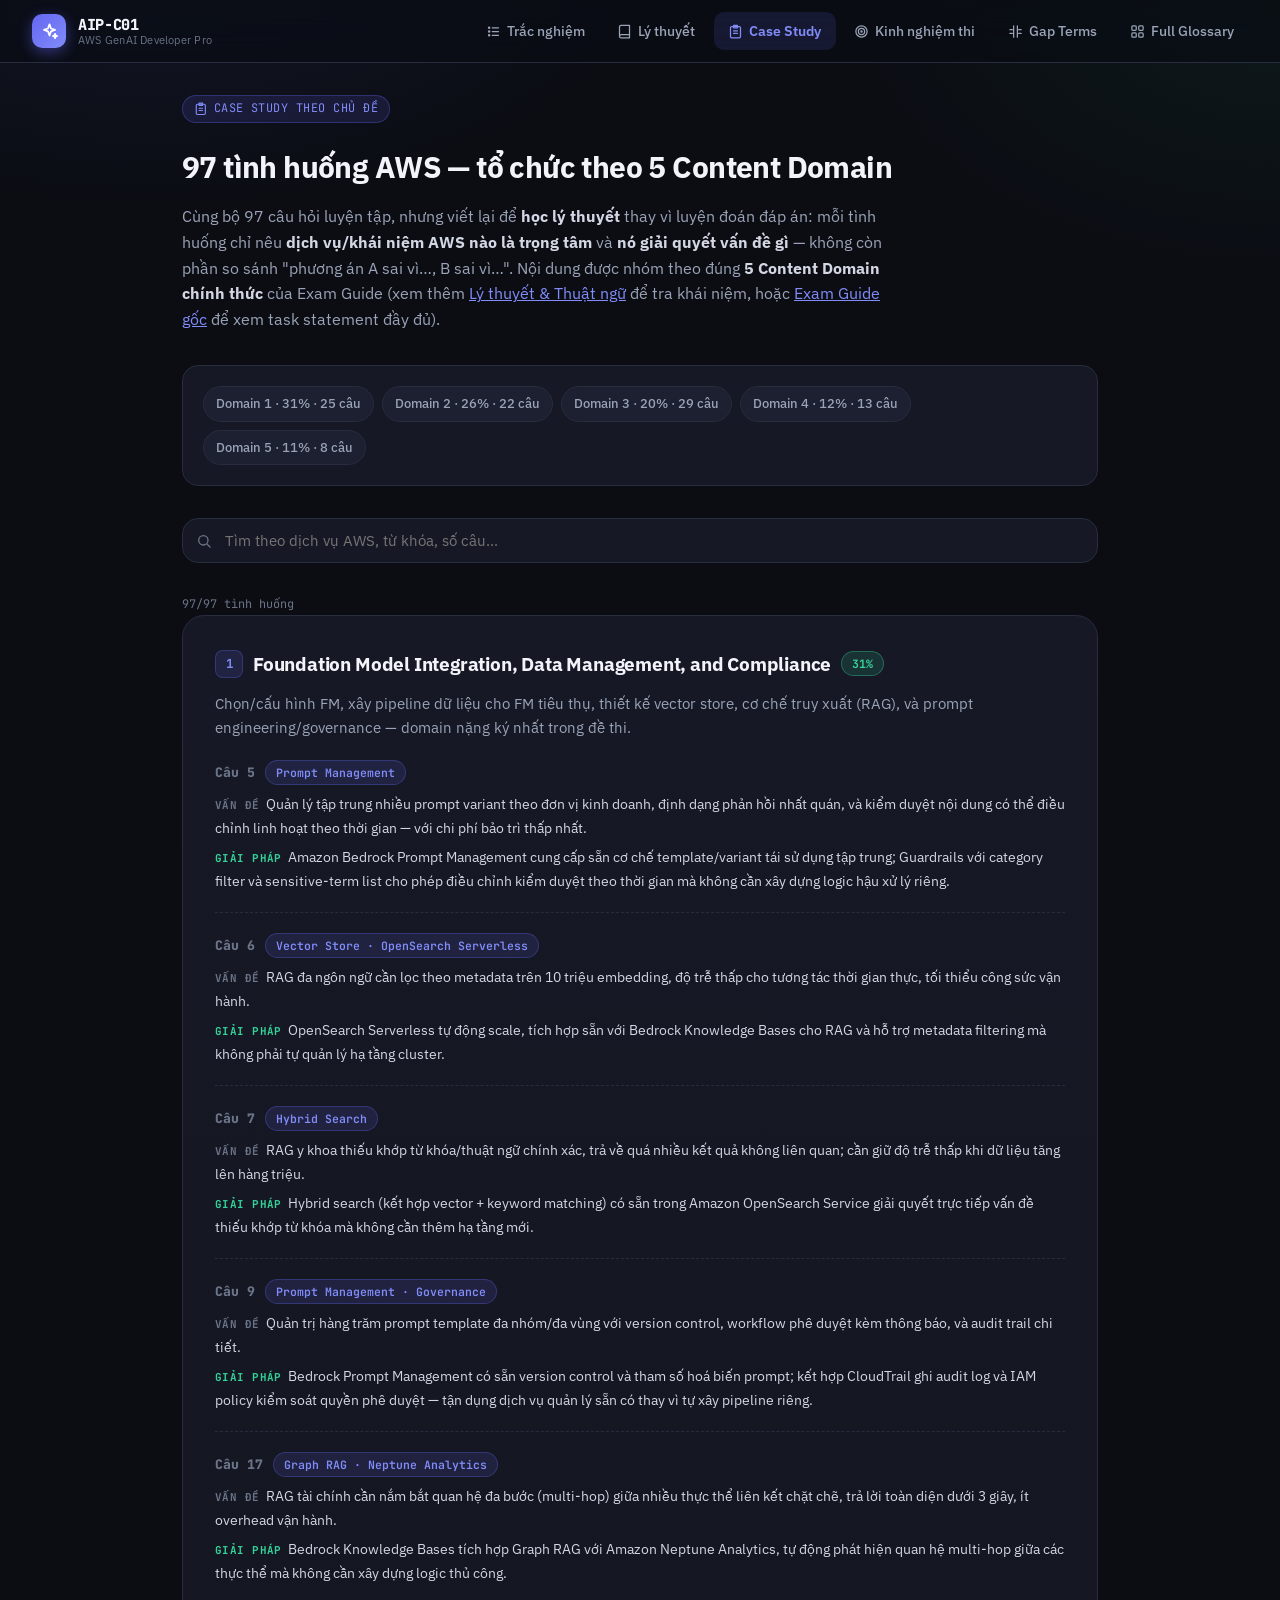
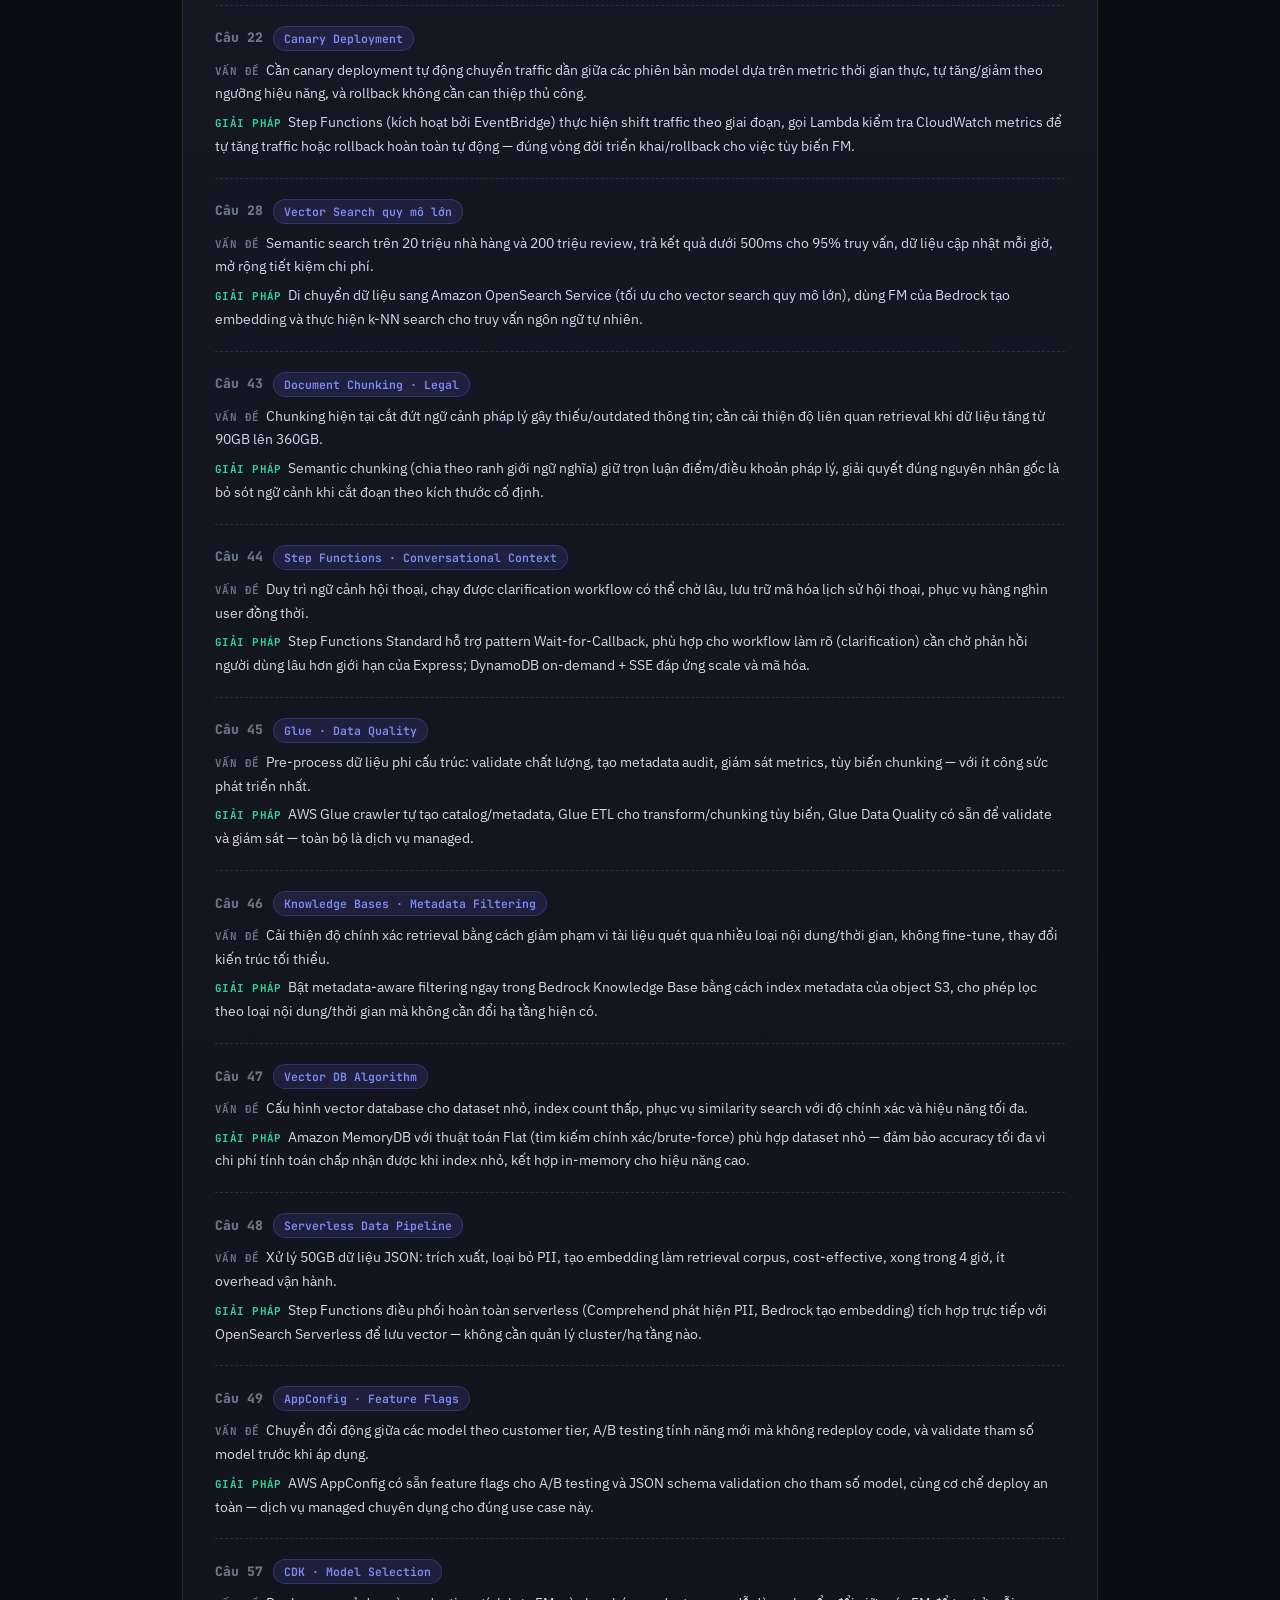
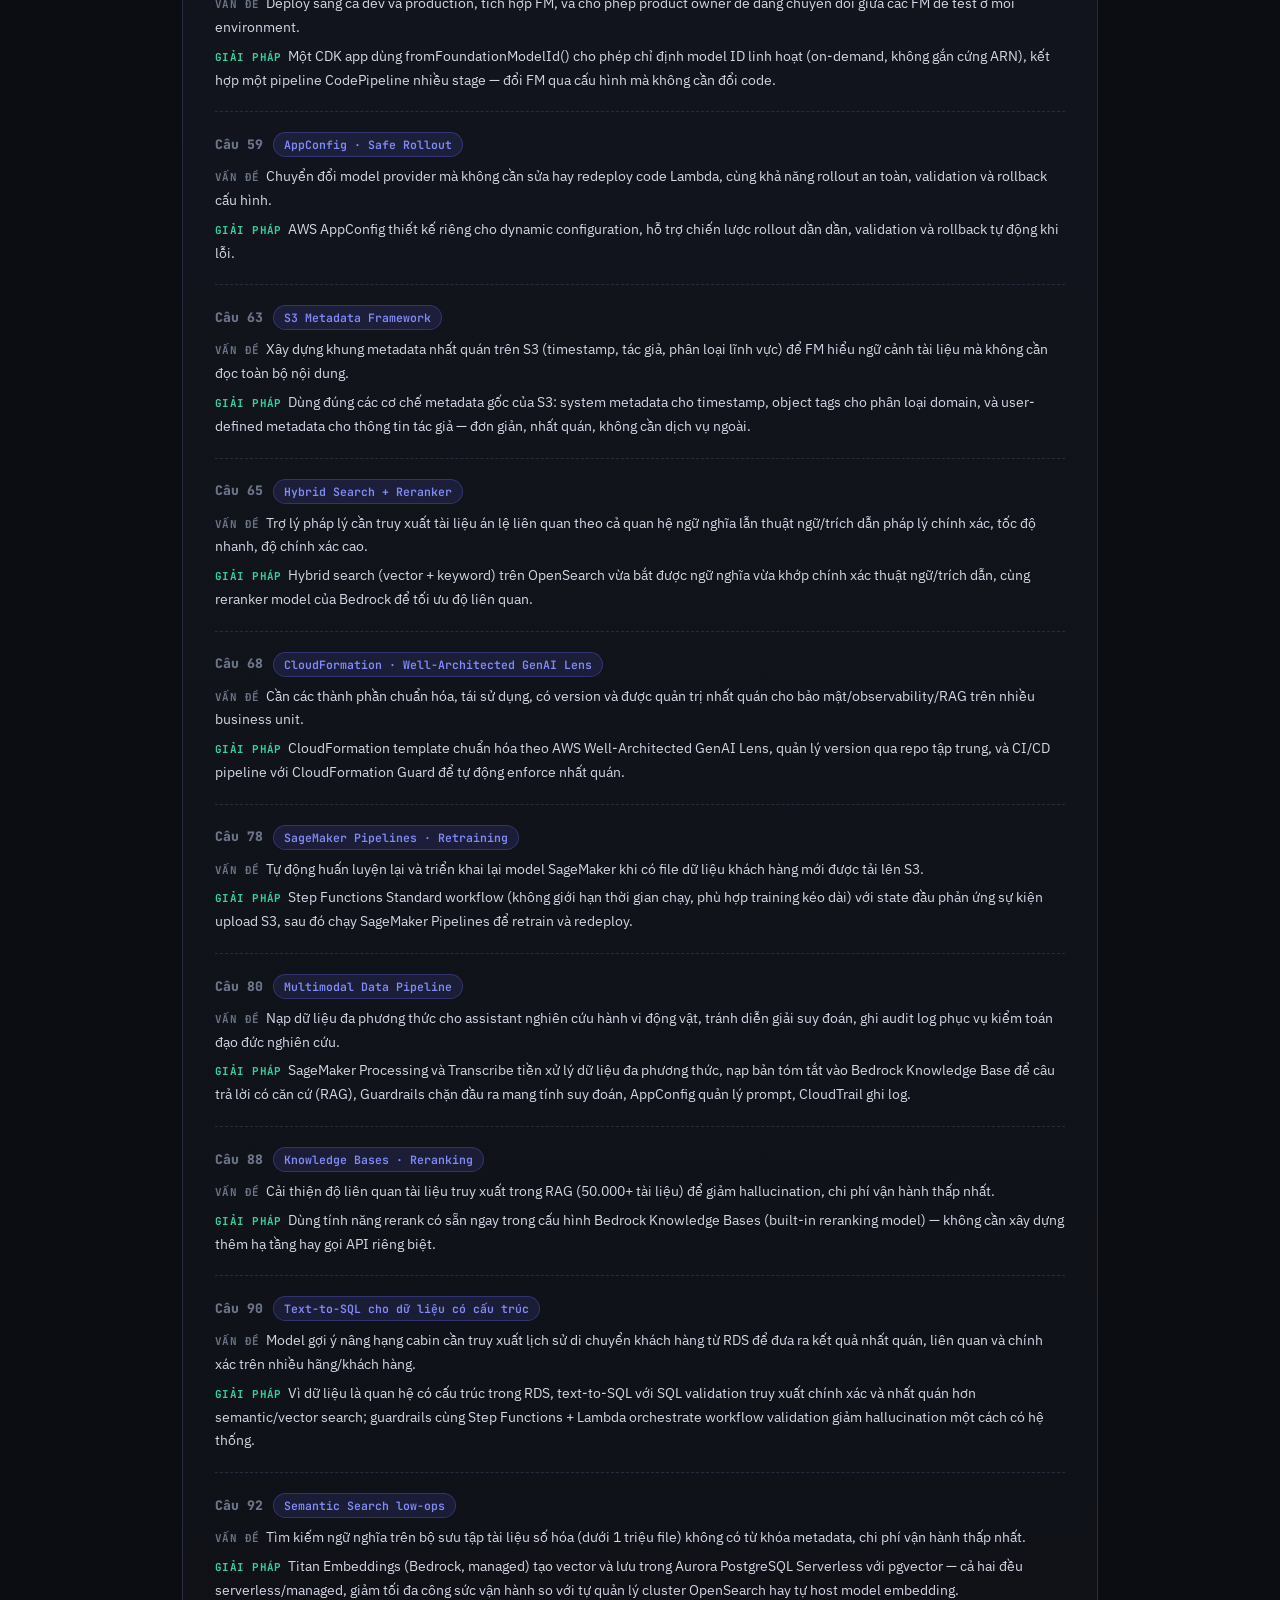
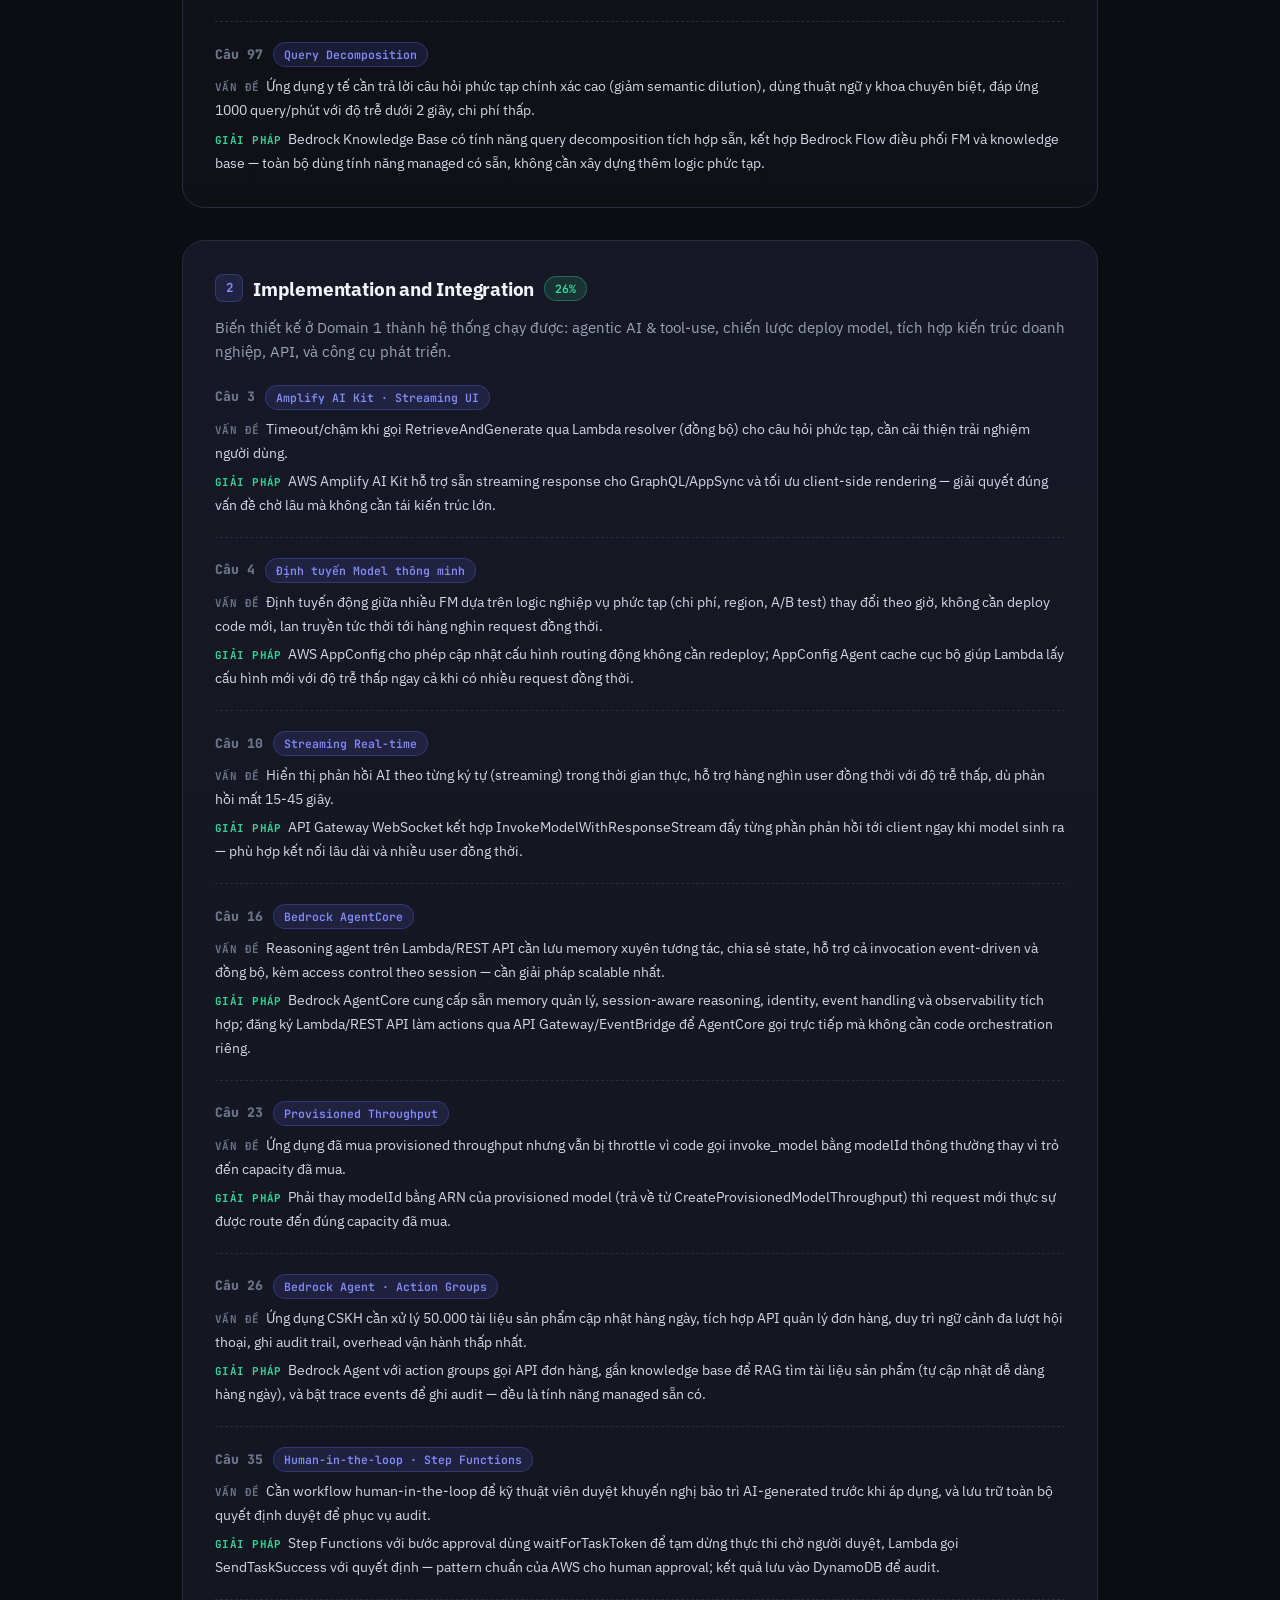
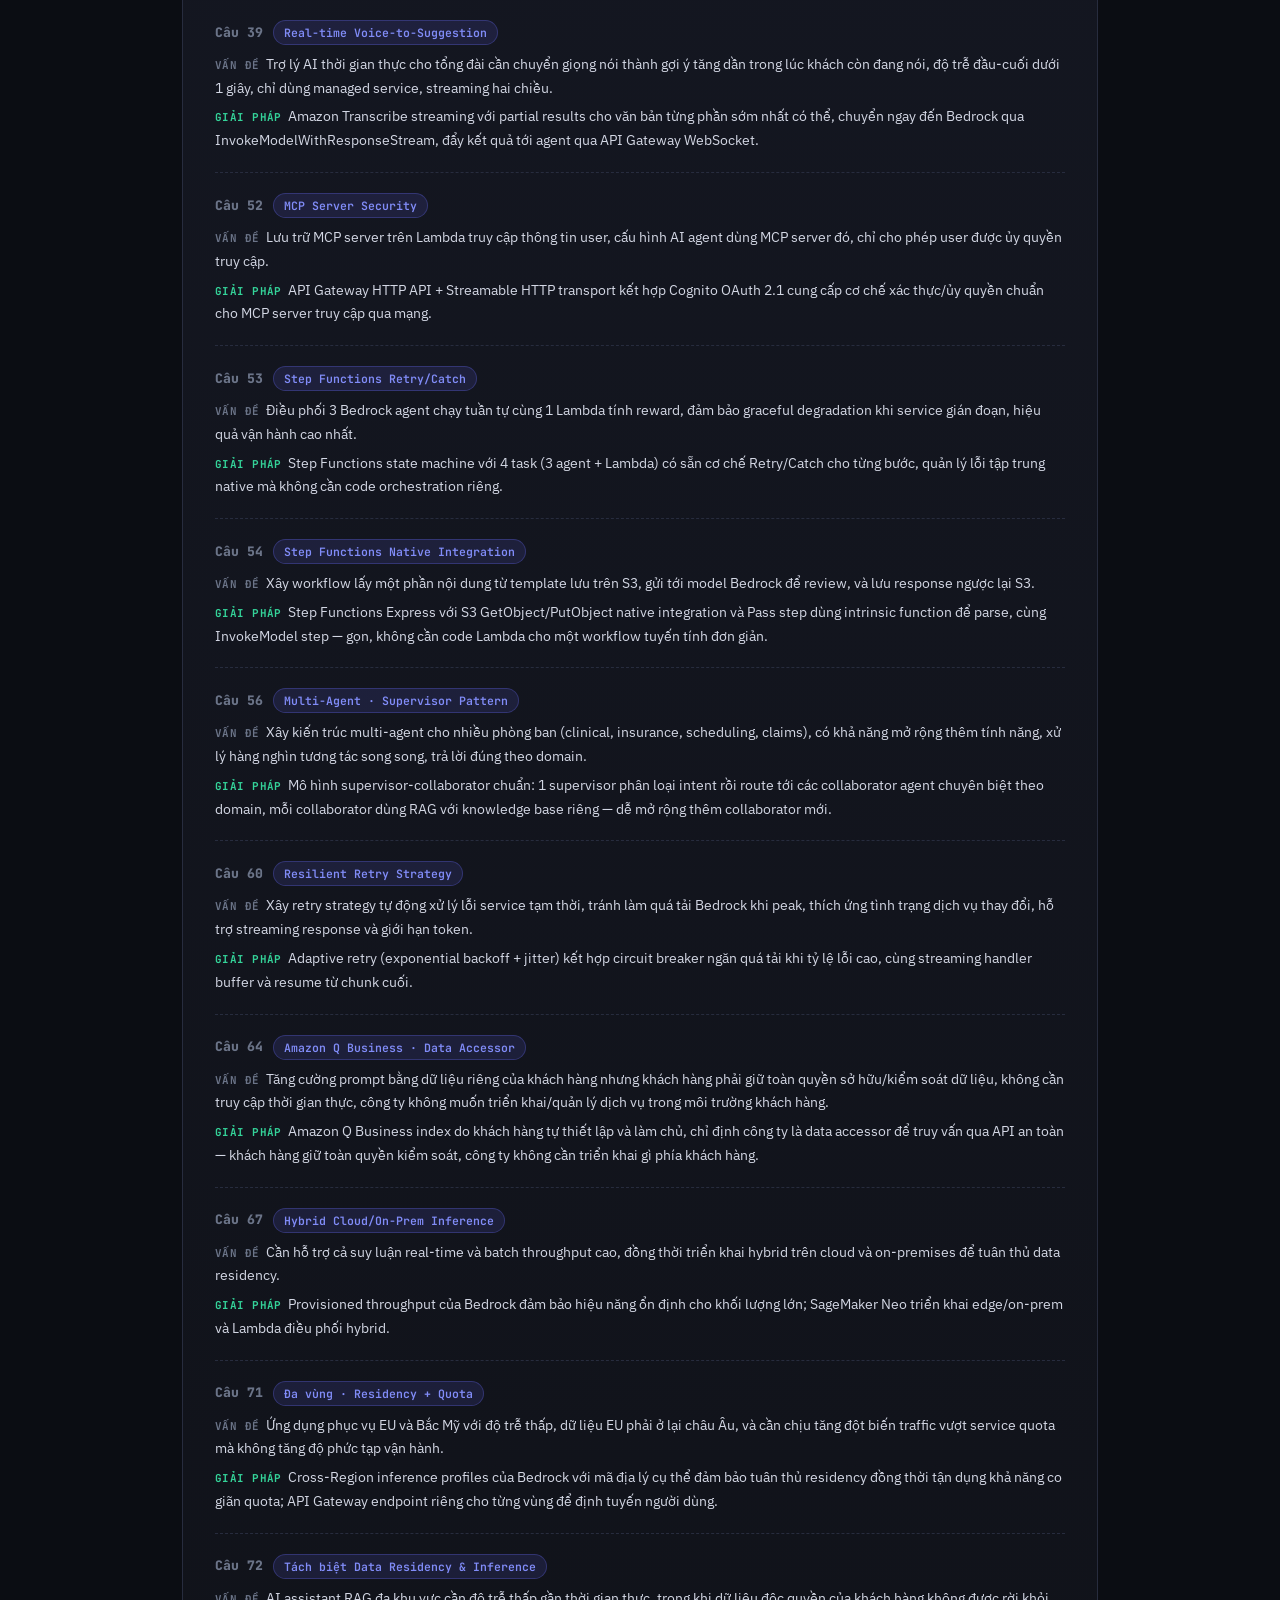
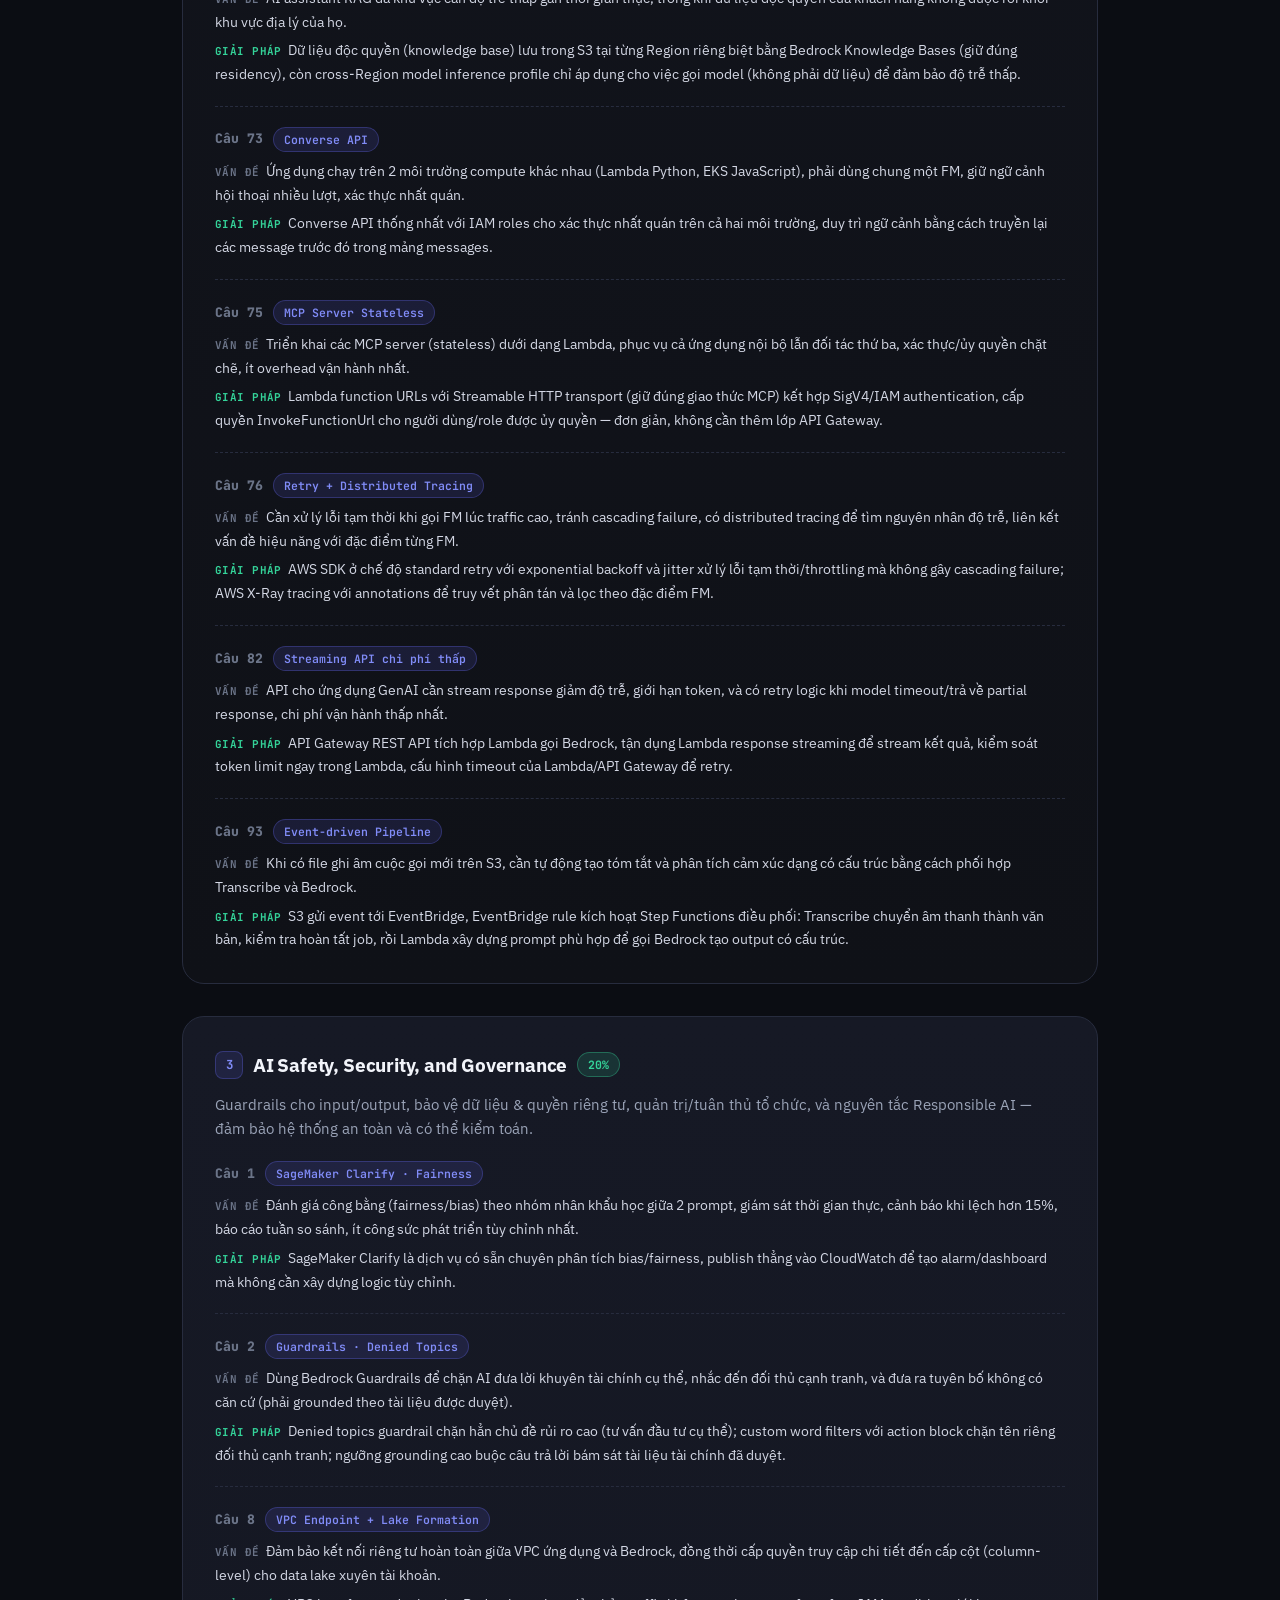
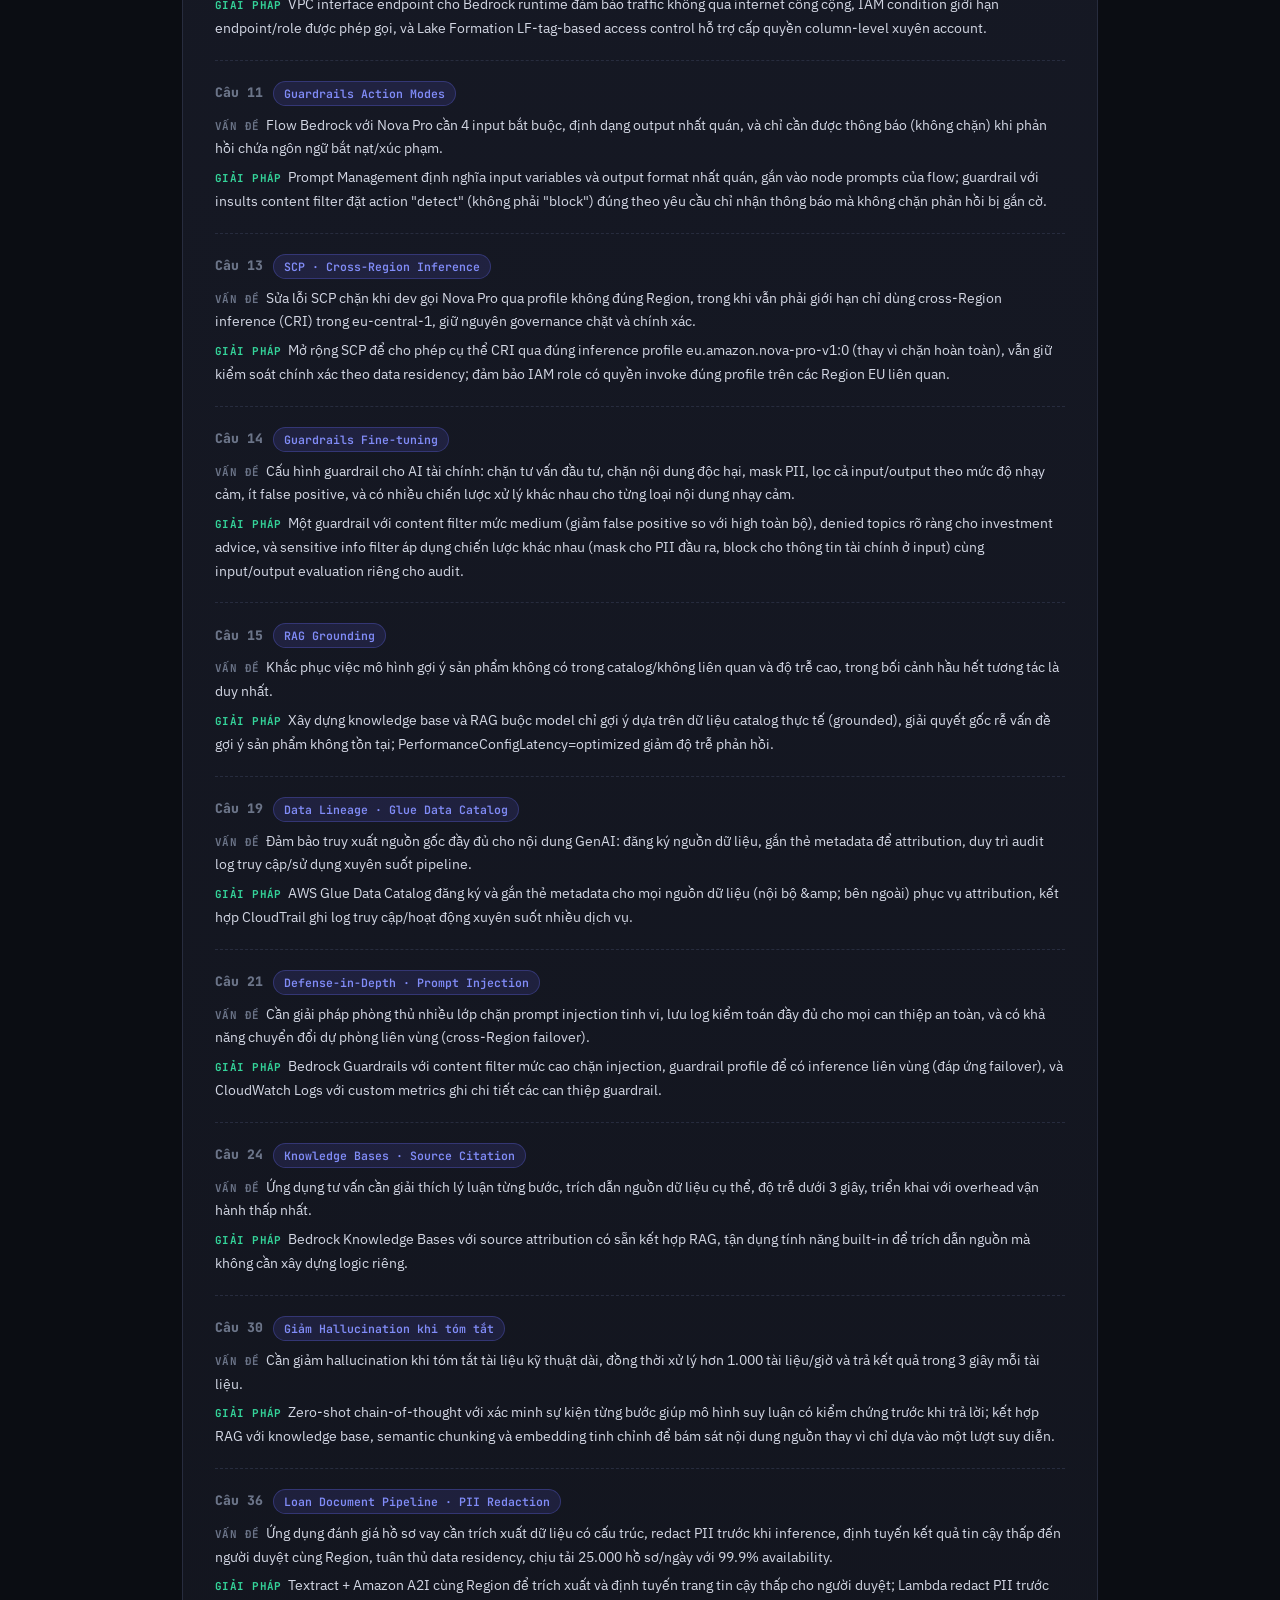
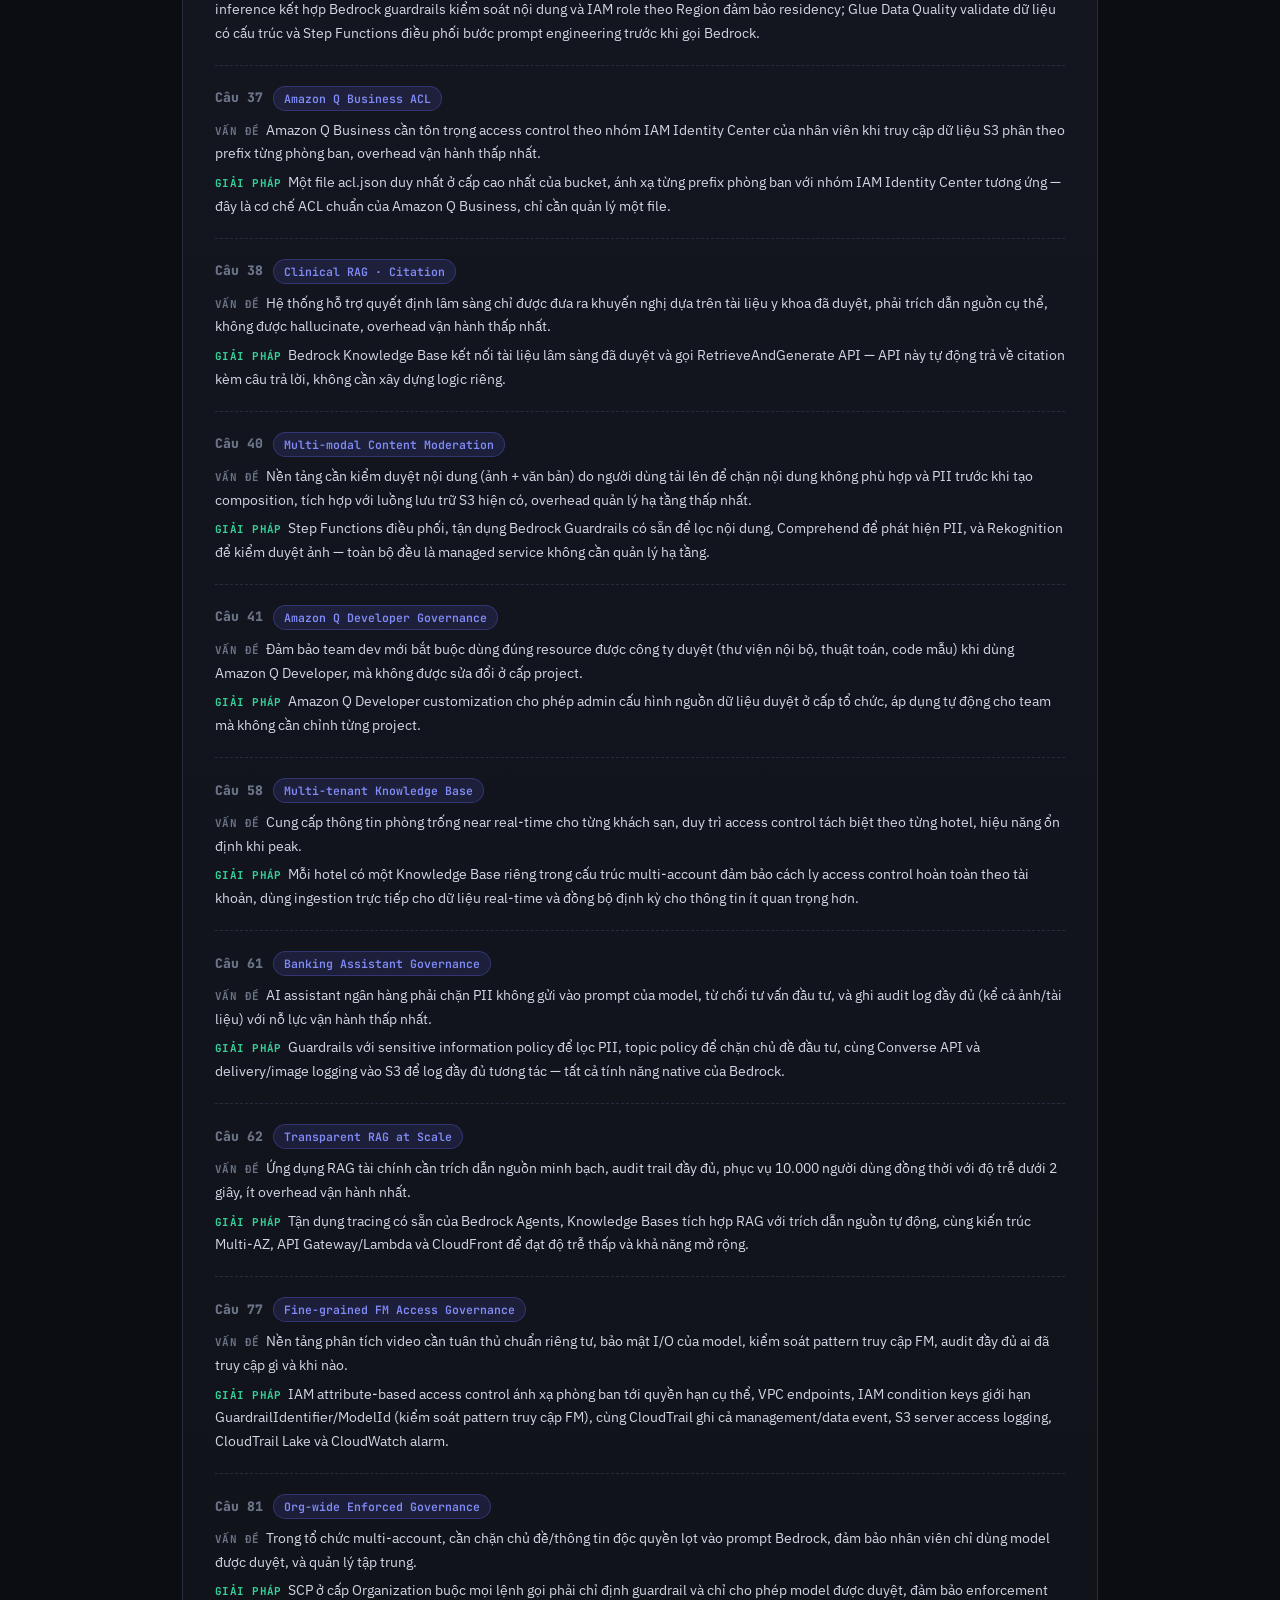
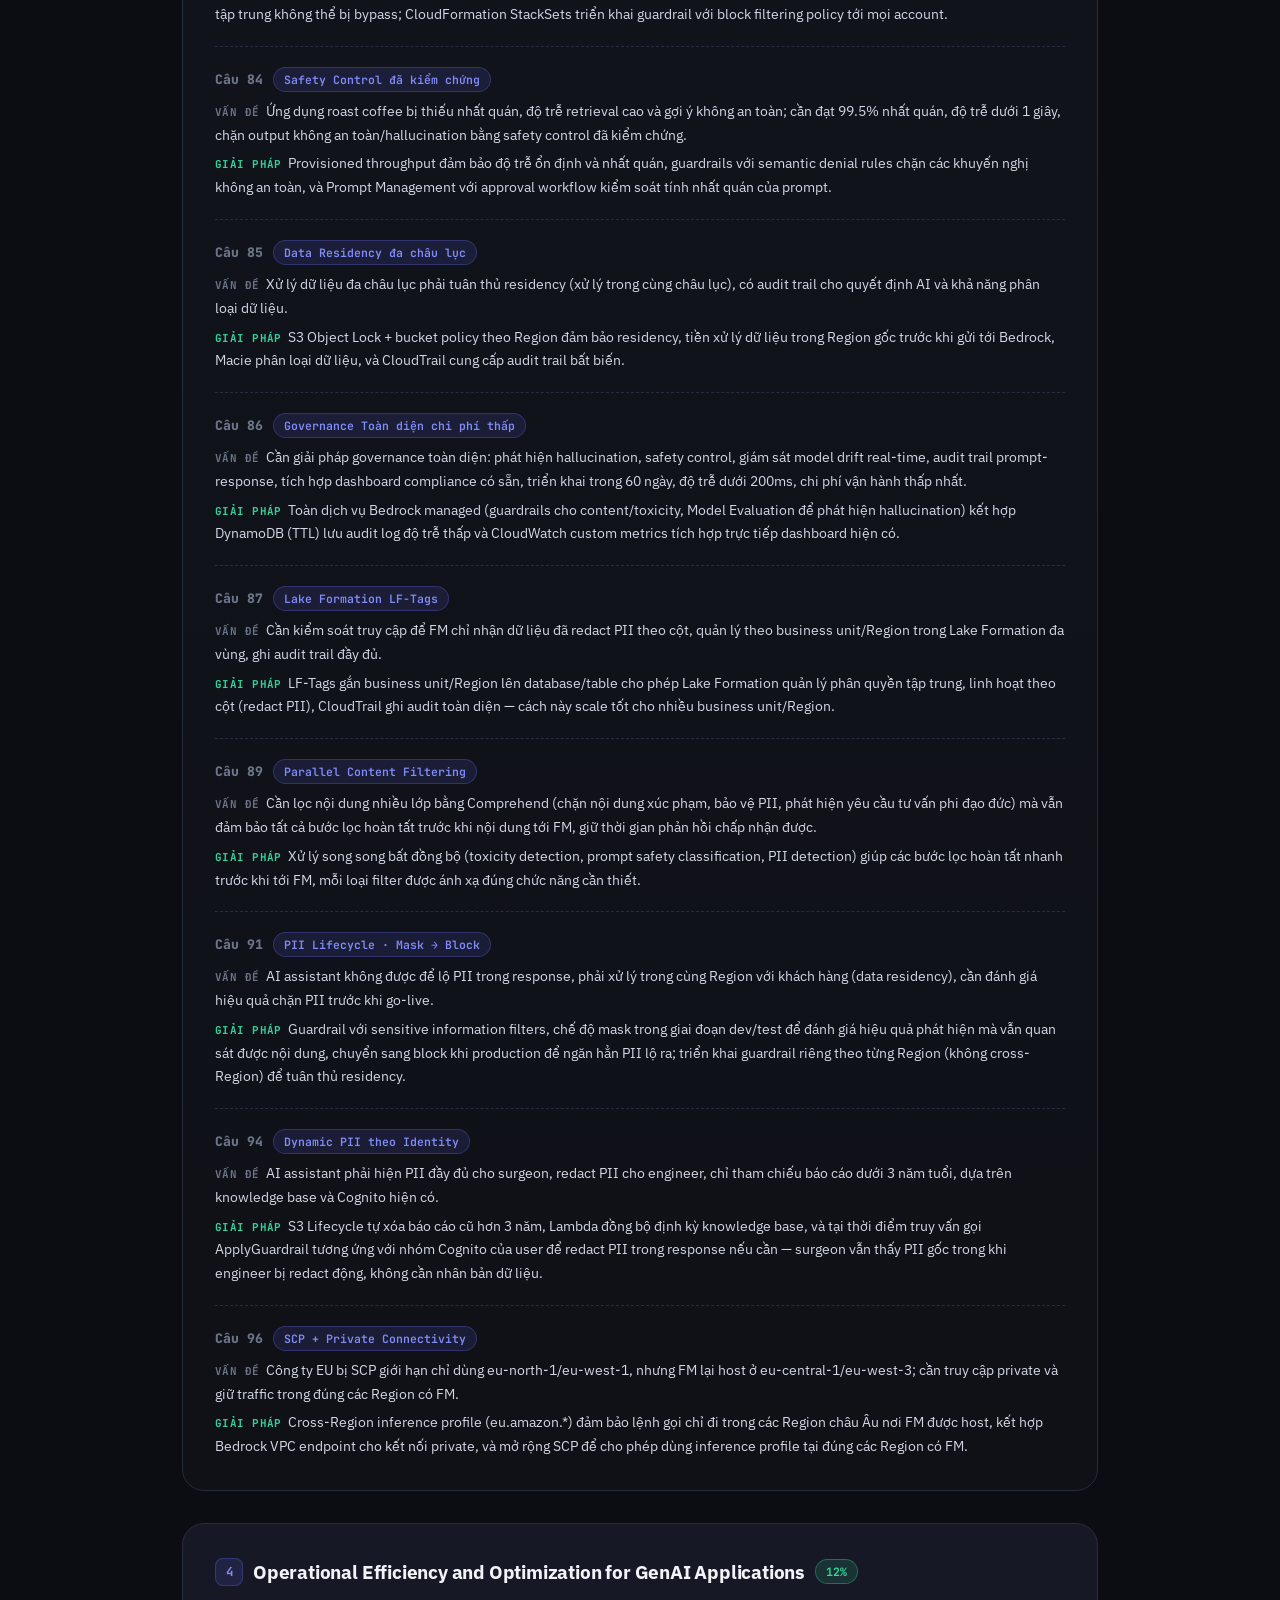
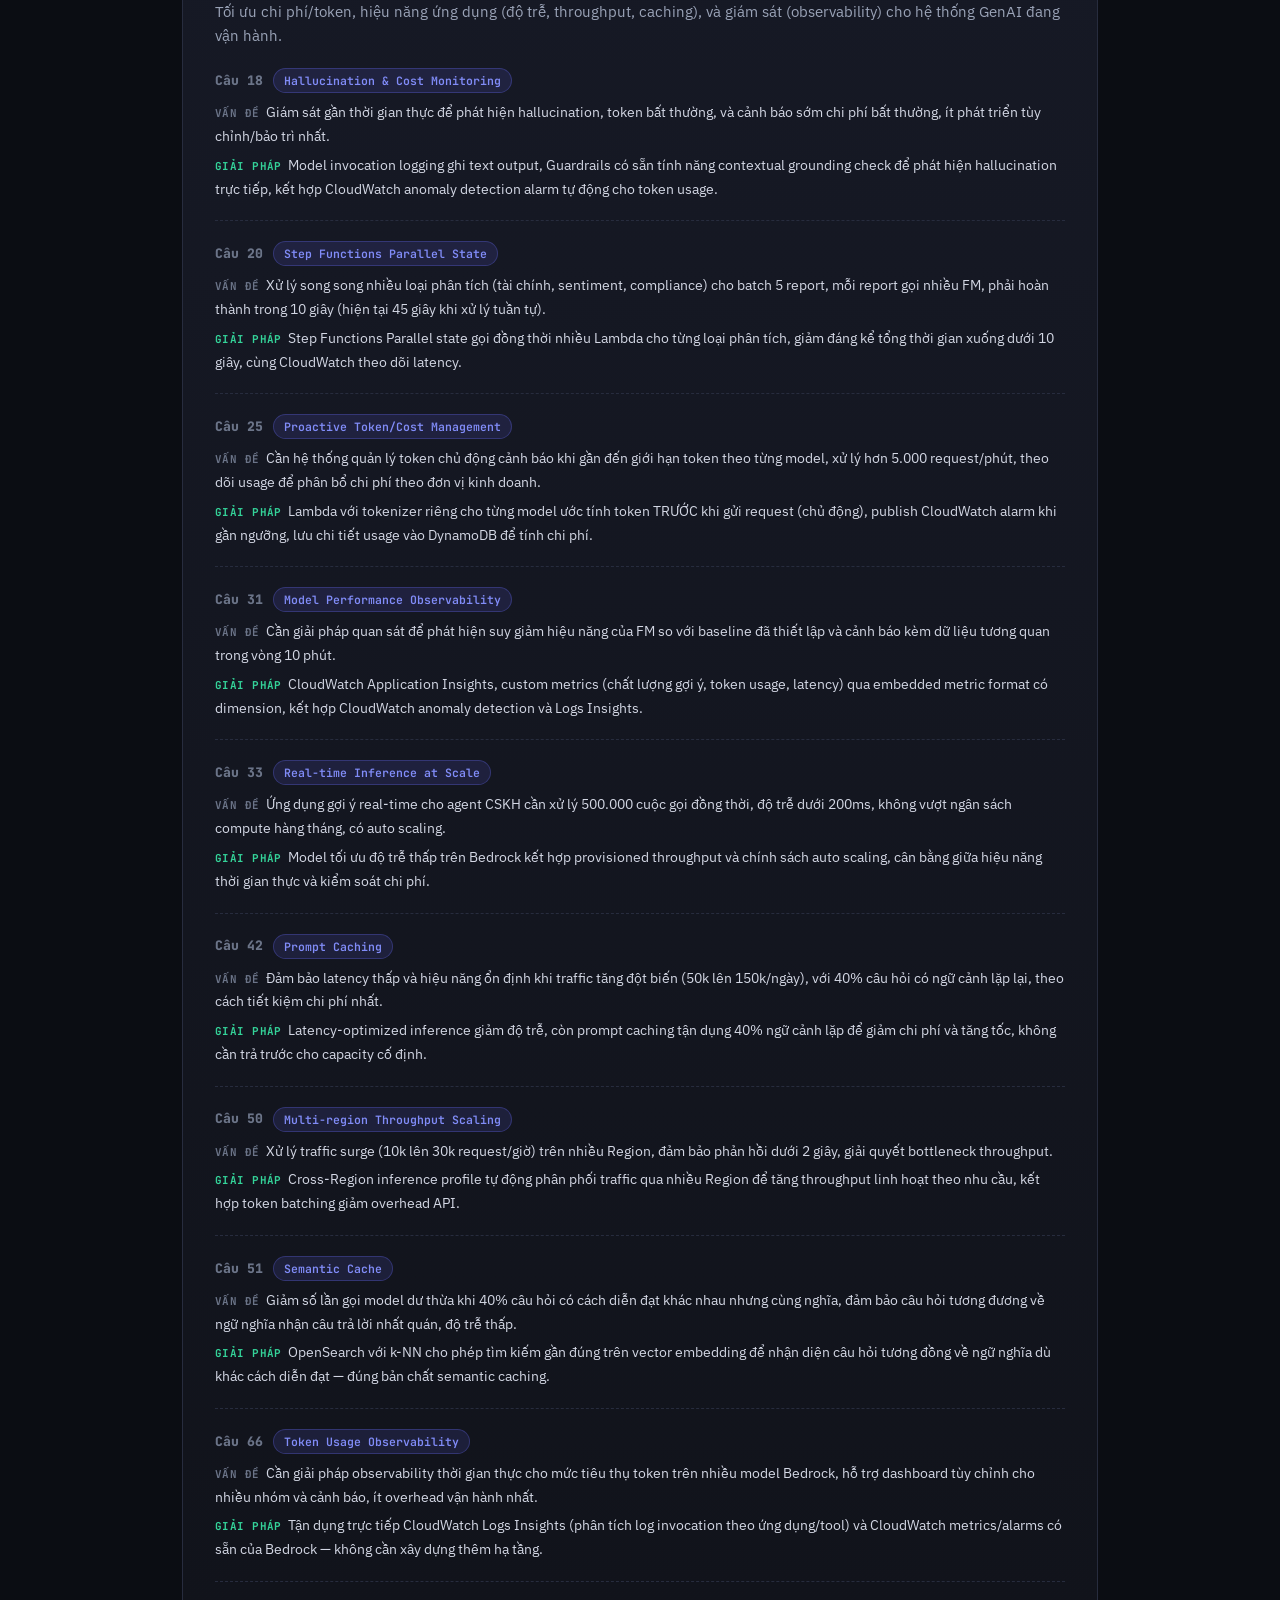
==== aws_aip_c01_summary.html @ 5498d520 "Rewrite AIP-C01 summary as domain-organized theory case studies Regroup the 97 practice questions by" ====
<!doctype html>
<html lang="vi">
<head>
<meta charset="UTF-8">
<meta name="viewport" content="width=device-width, initial-scale=1.0">
<title>Case Study theo Domain — AIP-C01</title>
<link rel="icon" type="image/png" href="v-icon.png">
<meta name="description" content="97 tình huống thực tế AWS Certified Generative AI Developer – Professional (AIP-C01), tổ chức theo 5 Content Domain chính thức, tập trung vào dịch vụ AWS và cách giải quyết vấn đề để học lý thuyết.">
<link rel="preconnect" href="https://fonts.googleapis.com">
<link rel="preconnect" href="https://fonts.gstatic.com" crossorigin>
<link href="https://fonts.googleapis.com/css2?family=IBM+Plex+Sans:wght@300;400;500;600;700&family=JetBrains+Mono:wght@400;500;600;700;800&display=swap" rel="stylesheet">
<link rel="stylesheet" href="nav.css">
<style>
  *, *::before, *::after { box-sizing: border-box; margin: 0; padding: 0; }

  :root {
    --bg:        #0B0D13;
    --bg-2:      #0F1117;
    --surface:   #161925;
    --surface-2: #1C2030;
    --surface-3: #232838;
    --border:    #272C3E;
    --border-2:  #333A52;
    --text:      #F2F4FA;
    --muted:     #9AA3B7;
    --muted-2:   #6B7488;

    --accent:    #6366F1;
    --accent-2:  #818CF8;
    --accent-dim: rgba(99, 102, 241, 0.14);
    --good:      #34D399;
    --good-dim:  rgba(52, 211, 153, 0.14);
    --bad:       #F87171;
    --bad-dim:   rgba(248, 113, 113, 0.14);
    --warn:      #FBBF24;
    --warn-dim:  rgba(251, 191, 36, 0.14);

    --font-mono: 'JetBrains Mono', 'Fira Code', ui-monospace, monospace;
    --font-body: 'IBM Plex Sans', -apple-system, 'Segoe UI', system-ui, sans-serif;

    --space-xs: 0.375rem;
    --space-s:  0.75rem;
    --space-m:  1.25rem;
    --space-l:  2rem;
    --space-xl: 3rem;

    --radius:    10px;
    --radius-lg: 16px;
    --radius-xl: 22px;

    --shadow:    0 8px 24px rgba(0,0,0,0.35);
    --ease: cubic-bezier(0.4, 0, 0.2, 1);
  }

  html { font-size: 16px; -webkit-font-smoothing: antialiased; text-rendering: optimizeLegibility; scroll-behavior: smooth; }

  body {
    background:
      radial-gradient(900px 500px at 12% -10%, rgba(99,102,241,0.10), transparent 60%),
      radial-gradient(800px 500px at 100% 0%, rgba(52,211,153,0.06), transparent 55%),
      var(--bg);
    background-attachment: fixed;
    color: var(--text);
    font-family: var(--font-body);
    line-height: 1.65;
    min-height: 100vh;
  }

  ::selection { background: var(--accent-dim); color: var(--text); }
  *:focus-visible { outline: 2px solid var(--accent-2); outline-offset: 2px; border-radius: 4px; }
  a { color: var(--accent-2); }

  .icon { width: 1.15em; height: 1.15em; stroke: currentColor; fill: none; stroke-width: 2; stroke-linecap: round; stroke-linejoin: round; flex: 0 0 auto; }
  code { font-family: var(--font-mono); font-size: 0.88em; background: var(--surface-3); border: 1px solid var(--border); border-radius: 5px; padding: 0.05em 0.4em; color: var(--accent-2); }

  main { max-width: 980px; margin: 0 auto; padding: var(--space-l) var(--space-l) var(--space-xl); }

  /* ── HERO ── */
  .hero { margin-bottom: var(--space-l); }
  .hero .eyebrow {
    display: inline-flex; align-items: center; gap: 6px;
    font-family: var(--font-mono); font-size: 0.74rem; letter-spacing: 0.04em;
    color: var(--accent-2); background: var(--accent-dim); border: 1px solid rgba(99,102,241,0.3);
    padding: 3px 11px; border-radius: 999px; margin-bottom: var(--space-m);
  }
  .hero h1 { font-size: 1.85rem; font-weight: 800; letter-spacing: -0.02em; margin-bottom: var(--space-s); }
  .hero p { color: var(--muted); font-size: 0.98rem; max-width: 72ch; }
  .hero p b { color: #D3D7E4; }

  /* ── TOC ── */
  .toc {
    display: flex; flex-wrap: wrap; gap: 8px;
    margin: var(--space-l) 0; padding: var(--space-m);
    background: var(--surface); border: 1px solid var(--border); border-radius: var(--radius-lg);
  }
  .toc a {
    text-decoration: none; color: var(--muted); font-size: 0.82rem; font-weight: 500;
    padding: 6px 12px; border-radius: 999px; background: var(--surface-2); border: 1px solid var(--border);
    transition: color .2s var(--ease), border-color .2s var(--ease), background .2s var(--ease);
  }
  .toc a:hover { color: var(--text); border-color: var(--border-2); background: var(--surface-3); }

  /* ── SEARCH ── */
  .search-wrap {
    position: relative; margin-bottom: var(--space-l);
  }
  .search-wrap .icon {
    position: absolute; left: 14px; top: 50%; transform: translateY(-50%);
    color: var(--muted-2); width: 16px; height: 16px; pointer-events: none;
  }
  #search {
    width: 100%; padding: 0.75rem var(--space-m) 0.75rem 2.6rem;
    background: var(--surface); border: 1px solid var(--border); border-radius: var(--radius-lg);
    color: var(--text); font-family: var(--font-body); font-size: 0.94rem;
  }
  #search:focus { outline: none; border-color: var(--accent); }
  #searchMeta {
    display: block; margin-top: 8px; font-family: var(--font-mono); font-size: 0.74rem; color: var(--muted-2);
  }

  /* ── SECTIONS ── */
  .section {
    background: linear-gradient(180deg, var(--surface), var(--bg-2));
    border: 1px solid var(--border); border-radius: var(--radius-xl);
    padding: var(--space-l); margin-bottom: var(--space-l);
    scroll-margin-top: 90px;
  }
  .section h2 {
    display: flex; align-items: center; gap: 10px; flex-wrap: wrap;
    font-size: 1.2rem; font-weight: 800; letter-spacing: -0.01em;
    margin-bottom: var(--space-s); color: var(--text);
  }
  .section h2 .num {
    font-family: var(--font-mono); font-size: 0.78rem; font-weight: 700;
    color: var(--accent-2); background: var(--accent-dim); border: 1px solid rgba(99,102,241,0.3);
    width: 28px; height: 28px; border-radius: 8px; display: grid; place-items: center; flex: 0 0 auto;
  }
  .weight {
    font-family: var(--font-mono); font-size: 0.72rem; font-weight: 700;
    color: var(--good); background: var(--good-dim); border: 1px solid rgba(52,211,153,0.35);
    padding: 2px 10px; border-radius: 999px;
  }
  .section > p.lede { color: var(--muted); margin-bottom: var(--space-m); font-size: 0.92rem; }

  /* ── CASE CARDS ── */
  .case-list { display: flex; flex-direction: column; }
  .case {
    padding: var(--space-m) 0;
    border-bottom: 1px dashed var(--border);
  }
  .case:last-child { border-bottom: none; padding-bottom: 0; }
  .case:first-child { padding-top: 0; }
  .case-head {
    display: flex; align-items: center; gap: 10px; flex-wrap: wrap;
    margin-bottom: 7px;
  }
  .case-num {
    font-family: var(--font-mono); font-weight: 800; font-size: 0.82rem; color: var(--muted-2);
  }
  .case-tag {
    font-family: var(--font-mono); font-size: 0.72rem; font-weight: 600;
    padding: 2px 10px; border-radius: 999px;
    background: var(--accent-dim); color: var(--accent-2); border: 1px solid rgba(99,102,241,0.3);
  }
  .case p { font-size: 0.9rem; color: #D3D7E4; margin-bottom: 5px; }
  .case p:last-child { margin-bottom: 0; }
  .case .lbl {
    font-family: var(--font-mono); font-size: 0.68rem; font-weight: 700;
    text-transform: uppercase; letter-spacing: 0.04em;
    margin-right: 6px; white-space: nowrap;
  }
  .case .lbl.problem { color: var(--muted-2); }
  .case .lbl.solution { color: var(--good); }
  .case[hidden] { display: none; }
  .section.no-match { display: none; }

  footer { border-top: 1px solid var(--border); padding: var(--space-l); text-align: center; }
  footer p { font-size: 0.76rem; color: var(--muted-2); font-family: var(--font-mono); }
  footer a { text-decoration: none; }
  footer a:hover { text-decoration: underline; }

  /* ── SCROLL TO TOP ── */
  .scroll-top-btn {
    position: fixed; right: 24px; bottom: 24px; z-index: 90;
    width: 46px; height: 46px; display: grid; place-items: center; border-radius: 50%;
    border: 1px solid var(--border-2);
    background: linear-gradient(135deg, var(--accent), var(--accent-2));
    color: #fff; box-shadow: 0 6px 20px rgba(99,102,241,0.4); cursor: pointer;
    opacity: 0; pointer-events: none; transform: translateY(8px);
    transition: opacity .2s var(--ease), transform .2s var(--ease), box-shadow .2s var(--ease);
  }
  .scroll-top-btn.visible { opacity: 1; pointer-events: auto; transform: none; }
  .scroll-top-btn:hover { box-shadow: 0 8px 26px rgba(99,102,241,0.55); }
  .scroll-top-btn .icon { width: 20px; height: 20px; stroke-width: 2.5; }

  @media (max-width: 720px) {
    main { padding: var(--space-m); }
    .section, .toc { padding: var(--space-m); }
    .hero h1 { font-size: 1.5rem; }
    .scroll-top-btn { right: 16px; bottom: 16px; }
  }

  @media (prefers-reduced-motion: reduce) {
    html { scroll-behavior: auto; }
    *, *::before, *::after { animation-duration: .01ms !important; transition-duration: .01ms !important; }
  }
</style>
</head>
<body>

<svg width="0" height="0" style="position:absolute" aria-hidden="true">
  <defs>
    <symbol id="i-spark" viewBox="0 0 24 24"><path d="M12 3l1.9 5.2L19 10l-5.1 1.8L12 17l-1.9-5.2L5 10l5.1-1.8z"/><path d="M19 15l.7 2 2 .7-2 .7-.7 2-.7-2-2-.7 2-.7z"/></symbol>
    <symbol id="i-list" viewBox="0 0 24 24"><circle cx="5" cy="6" r="1"/><circle cx="5" cy="12" r="1"/><circle cx="5" cy="18" r="1"/><path d="M10 6h10M10 12h10M10 18h10"/></symbol>
    <symbol id="i-book" viewBox="0 0 24 24"><path d="M4 19.5A2.5 2.5 0 016.5 17H20"/><path d="M6.5 2H20v20H6.5A2.5 2.5 0 014 19.5v-15A2.5 2.5 0 016.5 2z"/></symbol>
    <symbol id="i-target" viewBox="0 0 24 24"><circle cx="12" cy="12" r="9"/><circle cx="12" cy="12" r="5"/><circle cx="12" cy="12" r="1"/></symbol>
    <symbol id="i-clipboard" viewBox="0 0 24 24"><rect x="4" y="4" width="16" height="18" rx="2"/><path d="M9 2h6v4H9z"/><path d="M9 11h6M9 15h6"/></symbol>
    <symbol id="i-search" viewBox="0 0 24 24"><circle cx="11" cy="11" r="7"/><path d="M21 21l-4.3-4.3"/></symbol>
    <symbol id="i-arrow-up" viewBox="0 0 24 24"><path d="M12 19V5M5 12l7-7 7 7"/></symbol>
    <symbol id="i-gap" viewBox="0 0 24 24"><path d="M9 3v18M15 3v18"/><path d="M3 9h4M17 9h4M3 15h4M17 15h4"/></symbol>
    <symbol id="i-grid" viewBox="0 0 24 24"><rect x="3" y="3" width="7" height="7" rx="1.5"/><rect x="14" y="3" width="7" height="7" rx="1.5"/><rect x="3" y="14" width="7" height="7" rx="1.5"/><rect x="14" y="14" width="7" height="7" rx="1.5"/></symbol>
  </defs>
</svg>

<nav data-nav></nav>
<script src="nav.js"></script>

<main>
  <div class="hero">
    <span class="eyebrow"><svg class="icon"><use href="#i-clipboard"/></svg>CASE STUDY THEO CHỦ ĐỀ</span>
    <h1>97 tình huống AWS — tổ chức theo 5 Content Domain</h1>
    <p>Cùng bộ 97 câu hỏi luyện tập, nhưng viết lại để <b>học lý thuyết</b> thay vì luyện đoán đáp án: mỗi tình huống chỉ
       nêu <b>dịch vụ/khái niệm AWS nào là trọng tâm</b> và <b>nó giải quyết vấn đề gì</b> — không còn phần so sánh
       "phương án A sai vì…, B sai vì…". Nội dung được nhóm theo đúng <b>5 Content Domain chính thức</b> của Exam Guide
       (xem thêm <a href="theory.html">Lý thuyết &amp; Thuật ngữ</a> để tra khái niệm, hoặc
       <a href="official-exam-guide.html">Exam Guide gốc</a> để xem task statement đầy đủ).</p>
  </div>

  <div class="toc" role="navigation" aria-label="Mục lục">
    <a href="#domain1">Domain 1 · 31% · 25 câu</a>
    <a href="#domain2">Domain 2 · 26% · 22 câu</a>
    <a href="#domain3">Domain 3 · 20% · 29 câu</a>
    <a href="#domain4">Domain 4 · 12% · 13 câu</a>
    <a href="#domain5">Domain 5 · 11% · 8 câu</a>
  </div>

  <div class="search-wrap">
    <svg class="icon"><use href="#i-search"/></svg>
    <input id="search" type="text" placeholder="Tìm theo dịch vụ AWS, từ khóa, số câu...">
  </div>
  <span id="searchMeta">97/97 tình huống</span>

  <section class="section" id="domain1">
    <h2><span class="num">1</span>Foundation Model Integration, Data Management, and Compliance <span class="weight">31%</span></h2>
    <p class="lede">Chọn/cấu hình FM, xây pipeline dữ liệu cho FM tiêu thụ, thiết kế vector store, cơ chế truy xuất (RAG), và prompt engineering/governance — domain nặng ký nhất trong đề thi.</p>
    <div class="case-list" id="d1"></div>
  </section>

  <section class="section" id="domain2">
    <h2><span class="num">2</span>Implementation and Integration <span class="weight">26%</span></h2>
    <p class="lede">Biến thiết kế ở Domain 1 thành hệ thống chạy được: agentic AI &amp; tool-use, chiến lược deploy model, tích hợp kiến trúc doanh nghiệp, API, và công cụ phát triển.</p>
    <div class="case-list" id="d2"></div>
  </section>

  <section class="section" id="domain3">
    <h2><span class="num">3</span>AI Safety, Security, and Governance <span class="weight">20%</span></h2>
    <p class="lede">Guardrails cho input/output, bảo vệ dữ liệu &amp; quyền riêng tư, quản trị/tuân thủ tổ chức, và nguyên tắc Responsible AI — đảm bảo hệ thống an toàn và có thể kiểm toán.</p>
    <div class="case-list" id="d3"></div>
  </section>

  <section class="section" id="domain4">
    <h2><span class="num">4</span>Operational Efficiency and Optimization for GenAI Applications <span class="weight">12%</span></h2>
    <p class="lede">Tối ưu chi phí/token, hiệu năng ứng dụng (độ trễ, throughput, caching), và giám sát (observability) cho hệ thống GenAI đang vận hành.</p>
    <div class="case-list" id="d4"></div>
  </section>

  <section class="section" id="domain5">
    <h2><span class="num">5</span>Testing, Validation, and Troubleshooting <span class="weight">11%</span></h2>
    <p class="lede">Xây hệ thống đánh giá (evaluation) chuyên biệt cho GenAI và xử lý sự cố (context overflow, prompt không nhất quán, retrieval kém, tích hợp lỗi) khác với ML truyền thống.</p>
    <div class="case-list" id="d5"></div>
  </section>

</main>

<footer>
  <p>Nguồn: 97 câu luyện tập AIP-C01, tổ chức theo Exam Guide chính thức · <a href="index.html">Về trang Trắc nghiệm</a></p>
</footer>

<button type="button" class="scroll-top-btn" id="scrollTopBtn" aria-label="Lên đầu trang">
  <svg class="icon"><use href="#i-arrow-up"/></svg>
</button>

<script>
/* Each entry: [question number, service/topic tag, problem, solution] */
const DATA = {
  d1: [
    [5, "Prompt Management", "Quản lý tập trung nhiều prompt variant theo đơn vị kinh doanh, định dạng phản hồi nhất quán, và kiểm duyệt nội dung có thể điều chỉnh linh hoạt theo thời gian — với chi phí bảo trì thấp nhất.", "Amazon Bedrock Prompt Management cung cấp sẵn cơ chế template/variant tái sử dụng tập trung; Guardrails với category filter và sensitive-term list cho phép điều chỉnh kiểm duyệt theo thời gian mà không cần xây dựng logic hậu xử lý riêng."],
    [6, "Vector Store · OpenSearch Serverless", "RAG đa ngôn ngữ cần lọc theo metadata trên 10 triệu embedding, độ trễ thấp cho tương tác thời gian thực, tối thiểu công sức vận hành.", "OpenSearch Serverless tự động scale, tích hợp sẵn với Bedrock Knowledge Bases cho RAG và hỗ trợ metadata filtering mà không phải tự quản lý hạ tầng cluster."],
    [7, "Hybrid Search", "RAG y khoa thiếu khớp từ khóa/thuật ngữ chính xác, trả về quá nhiều kết quả không liên quan; cần giữ độ trễ thấp khi dữ liệu tăng lên hàng triệu.", "Hybrid search (kết hợp vector + keyword matching) có sẵn trong Amazon OpenSearch Service giải quyết trực tiếp vấn đề thiếu khớp từ khóa mà không cần thêm hạ tầng mới."],
    [9, "Prompt Management · Governance", "Quản trị hàng trăm prompt template đa nhóm/đa vùng với version control, workflow phê duyệt kèm thông báo, và audit trail chi tiết.", "Bedrock Prompt Management có sẵn version control và tham số hoá biến prompt; kết hợp CloudTrail ghi audit log và IAM policy kiểm soát quyền phê duyệt — tận dụng dịch vụ quản lý sẵn có thay vì tự xây pipeline riêng."],
    [17, "Graph RAG · Neptune Analytics", "RAG tài chính cần nắm bắt quan hệ đa bước (multi-hop) giữa nhiều thực thể liên kết chặt chẽ, trả lời toàn diện dưới 3 giây, ít overhead vận hành.", "Bedrock Knowledge Bases tích hợp Graph RAG với Amazon Neptune Analytics, tự động phát hiện quan hệ multi-hop giữa các thực thể mà không cần xây dựng logic thủ công."],
    [22, "Canary Deployment", "Cần canary deployment tự động chuyển traffic dần giữa các phiên bản model dựa trên metric thời gian thực, tự tăng/giảm theo ngưỡng hiệu năng, và rollback không cần can thiệp thủ công.", "Step Functions (kích hoạt bởi EventBridge) thực hiện shift traffic theo giai đoạn, gọi Lambda kiểm tra CloudWatch metrics để tự tăng traffic hoặc rollback hoàn toàn tự động — đúng vòng đời triển khai/rollback cho việc tùy biến FM."],
    [28, "Vector Search quy mô lớn", "Semantic search trên 20 triệu nhà hàng và 200 triệu review, trả kết quả dưới 500ms cho 95% truy vấn, dữ liệu cập nhật mỗi giờ, mở rộng tiết kiệm chi phí.", "Di chuyển dữ liệu sang Amazon OpenSearch Service (tối ưu cho vector search quy mô lớn), dùng FM của Bedrock tạo embedding và thực hiện k-NN search cho truy vấn ngôn ngữ tự nhiên."],
    [43, "Document Chunking · Legal", "Chunking hiện tại cắt đứt ngữ cảnh pháp lý gây thiếu/outdated thông tin; cần cải thiện độ liên quan retrieval khi dữ liệu tăng từ 90GB lên 360GB.", "Semantic chunking (chia theo ranh giới ngữ nghĩa) giữ trọn luận điểm/điều khoản pháp lý, giải quyết đúng nguyên nhân gốc là bỏ sót ngữ cảnh khi cắt đoạn theo kích thước cố định."],
    [44, "Step Functions · Conversational Context", "Duy trì ngữ cảnh hội thoại, chạy được clarification workflow có thể chờ lâu, lưu trữ mã hóa lịch sử hội thoại, phục vụ hàng nghìn user đồng thời.", "Step Functions Standard hỗ trợ pattern Wait-for-Callback, phù hợp cho workflow làm rõ (clarification) cần chờ phản hồi người dùng lâu hơn giới hạn của Express; DynamoDB on-demand + SSE đáp ứng scale và mã hóa."],
    [45, "Glue · Data Quality", "Pre-process dữ liệu phi cấu trúc: validate chất lượng, tạo metadata audit, giám sát metrics, tùy biến chunking — với ít công sức phát triển nhất.", "AWS Glue crawler tự tạo catalog/metadata, Glue ETL cho transform/chunking tùy biến, Glue Data Quality có sẵn để validate và giám sát — toàn bộ là dịch vụ managed."],
    [46, "Knowledge Bases · Metadata Filtering", "Cải thiện độ chính xác retrieval bằng cách giảm phạm vi tài liệu quét qua nhiều loại nội dung/thời gian, không fine-tune, thay đổi kiến trúc tối thiểu.", "Bật metadata-aware filtering ngay trong Bedrock Knowledge Base bằng cách index metadata của object S3, cho phép lọc theo loại nội dung/thời gian mà không cần đổi hạ tầng hiện có."],
    [47, "Vector DB Algorithm", "Cấu hình vector database cho dataset nhỏ, index count thấp, phục vụ similarity search với độ chính xác và hiệu năng tối đa.", "Amazon MemoryDB với thuật toán Flat (tìm kiếm chính xác/brute-force) phù hợp dataset nhỏ — đảm bảo accuracy tối đa vì chi phí tính toán chấp nhận được khi index nhỏ, kết hợp in-memory cho hiệu năng cao."],
    [48, "Serverless Data Pipeline", "Xử lý 50GB dữ liệu JSON: trích xuất, loại bỏ PII, tạo embedding làm retrieval corpus, cost-effective, xong trong 4 giờ, ít overhead vận hành.", "Step Functions điều phối hoàn toàn serverless (Comprehend phát hiện PII, Bedrock tạo embedding) tích hợp trực tiếp với OpenSearch Serverless để lưu vector — không cần quản lý cluster/hạ tầng nào."],
    [49, "AppConfig · Feature Flags", "Chuyển đổi động giữa các model theo customer tier, A/B testing tính năng mới mà không redeploy code, và validate tham số model trước khi áp dụng.", "AWS AppConfig có sẵn feature flags cho A/B testing và JSON schema validation cho tham số model, cùng cơ chế deploy an toàn — dịch vụ managed chuyên dụng cho đúng use case này."],
    [57, "CDK · Model Selection", "Deploy sang cả dev và production, tích hợp FM, và cho phép product owner dễ dàng chuyển đổi giữa các FM để test ở mỗi environment.", "Một CDK app dùng fromFoundationModelId() cho phép chỉ định model ID linh hoạt (on-demand, không gắn cứng ARN), kết hợp một pipeline CodePipeline nhiều stage — đổi FM qua cấu hình mà không cần đổi code."],
    [59, "AppConfig · Safe Rollout", "Chuyển đổi model provider mà không cần sửa hay redeploy code Lambda, cùng khả năng rollout an toàn, validation và rollback cấu hình.", "AWS AppConfig thiết kế riêng cho dynamic configuration, hỗ trợ chiến lược rollout dần dần, validation và rollback tự động khi lỗi."],
    [63, "S3 Metadata Framework", "Xây dựng khung metadata nhất quán trên S3 (timestamp, tác giả, phân loại lĩnh vực) để FM hiểu ngữ cảnh tài liệu mà không cần đọc toàn bộ nội dung.", "Dùng đúng các cơ chế metadata gốc của S3: system metadata cho timestamp, object tags cho phân loại domain, và user-defined metadata cho thông tin tác giả — đơn giản, nhất quán, không cần dịch vụ ngoài."],
    [65, "Hybrid Search + Reranker", "Trợ lý pháp lý cần truy xuất tài liệu án lệ liên quan theo cả quan hệ ngữ nghĩa lẫn thuật ngữ/trích dẫn pháp lý chính xác, tốc độ nhanh, độ chính xác cao.", "Hybrid search (vector + keyword) trên OpenSearch vừa bắt được ngữ nghĩa vừa khớp chính xác thuật ngữ/trích dẫn, cùng reranker model của Bedrock để tối ưu độ liên quan."],
    [68, "CloudFormation · Well-Architected GenAI Lens", "Cần các thành phần chuẩn hóa, tái sử dụng, có version và được quản trị nhất quán cho bảo mật/observability/RAG trên nhiều business unit.", "CloudFormation template chuẩn hóa theo AWS Well-Architected GenAI Lens, quản lý version qua repo tập trung, và CI/CD pipeline với CloudFormation Guard để tự động enforce nhất quán."],
    [78, "SageMaker Pipelines · Retraining", "Tự động huấn luyện lại và triển khai lại model SageMaker khi có file dữ liệu khách hàng mới được tải lên S3.", "Step Functions Standard workflow (không giới hạn thời gian chạy, phù hợp training kéo dài) với state đầu phản ứng sự kiện upload S3, sau đó chạy SageMaker Pipelines để retrain và redeploy."],
    [80, "Multimodal Data Pipeline", "Nạp dữ liệu đa phương thức cho assistant nghiên cứu hành vi động vật, tránh diễn giải suy đoán, ghi audit log phục vụ kiểm toán đạo đức nghiên cứu.", "SageMaker Processing và Transcribe tiền xử lý dữ liệu đa phương thức, nạp bản tóm tắt vào Bedrock Knowledge Base để câu trả lời có căn cứ (RAG), Guardrails chặn đầu ra mang tính suy đoán, AppConfig quản lý prompt, CloudTrail ghi log."],
    [88, "Knowledge Bases · Reranking", "Cải thiện độ liên quan tài liệu truy xuất trong RAG (50.000+ tài liệu) để giảm hallucination, chi phí vận hành thấp nhất.", "Dùng tính năng rerank có sẵn ngay trong cấu hình Bedrock Knowledge Bases (built-in reranking model) — không cần xây dựng thêm hạ tầng hay gọi API riêng biệt."],
    [90, "Text-to-SQL cho dữ liệu có cấu trúc", "Model gợi ý nâng hạng cabin cần truy xuất lịch sử di chuyển khách hàng từ RDS để đưa ra kết quả nhất quán, liên quan và chính xác trên nhiều hãng/khách hàng.", "Vì dữ liệu là quan hệ có cấu trúc trong RDS, text-to-SQL với SQL validation truy xuất chính xác và nhất quán hơn semantic/vector search; guardrails cùng Step Functions + Lambda orchestrate workflow validation giảm hallucination một cách có hệ thống."],
    [92, "Semantic Search low-ops", "Tìm kiếm ngữ nghĩa trên bộ sưu tập tài liệu số hóa (dưới 1 triệu file) không có từ khóa metadata, chi phí vận hành thấp nhất.", "Titan Embeddings (Bedrock, managed) tạo vector và lưu trong Aurora PostgreSQL Serverless với pgvector — cả hai đều serverless/managed, giảm tối đa công sức vận hành so với tự quản lý cluster OpenSearch hay tự host model embedding."],
    [97, "Query Decomposition", "Ứng dụng y tế cần trả lời câu hỏi phức tạp chính xác cao (giảm semantic dilution), dùng thuật ngữ y khoa chuyên biệt, đáp ứng 1000 query/phút với độ trễ dưới 2 giây, chi phí thấp.", "Bedrock Knowledge Base có tính năng query decomposition tích hợp sẵn, kết hợp Bedrock Flow điều phối FM và knowledge base — toàn bộ dùng tính năng managed có sẵn, không cần xây dựng thêm logic phức tạp."],
  ],
  d2: [
    [3, "Amplify AI Kit · Streaming UI", "Timeout/chậm khi gọi RetrieveAndGenerate qua Lambda resolver (đồng bộ) cho câu hỏi phức tạp, cần cải thiện trải nghiệm người dùng.", "AWS Amplify AI Kit hỗ trợ sẵn streaming response cho GraphQL/AppSync và tối ưu client-side rendering — giải quyết đúng vấn đề chờ lâu mà không cần tái kiến trúc lớn."],
    [4, "Định tuyến Model thông minh", "Định tuyến động giữa nhiều FM dựa trên logic nghiệp vụ phức tạp (chi phí, region, A/B test) thay đổi theo giờ, không cần deploy code mới, lan truyền tức thời tới hàng nghìn request đồng thời.", "AWS AppConfig cho phép cập nhật cấu hình routing động không cần redeploy; AppConfig Agent cache cục bộ giúp Lambda lấy cấu hình mới với độ trễ thấp ngay cả khi có nhiều request đồng thời."],
    [10, "Streaming Real-time", "Hiển thị phản hồi AI theo từng ký tự (streaming) trong thời gian thực, hỗ trợ hàng nghìn user đồng thời với độ trễ thấp, dù phản hồi mất 15-45 giây.", "API Gateway WebSocket kết hợp InvokeModelWithResponseStream đẩy từng phần phản hồi tới client ngay khi model sinh ra — phù hợp kết nối lâu dài và nhiều user đồng thời."],
    [16, "Bedrock AgentCore", "Reasoning agent trên Lambda/REST API cần lưu memory xuyên tương tác, chia sẻ state, hỗ trợ cả invocation event-driven và đồng bộ, kèm access control theo session — cần giải pháp scalable nhất.", "Bedrock AgentCore cung cấp sẵn memory quản lý, session-aware reasoning, identity, event handling và observability tích hợp; đăng ký Lambda/REST API làm actions qua API Gateway/EventBridge để AgentCore gọi trực tiếp mà không cần code orchestration riêng."],
    [23, "Provisioned Throughput", "Ứng dụng đã mua provisioned throughput nhưng vẫn bị throttle vì code gọi invoke_model bằng modelId thông thường thay vì trỏ đến capacity đã mua.", "Phải thay modelId bằng ARN của provisioned model (trả về từ CreateProvisionedModelThroughput) thì request mới thực sự được route đến đúng capacity đã mua."],
    [26, "Bedrock Agent · Action Groups", "Ứng dụng CSKH cần xử lý 50.000 tài liệu sản phẩm cập nhật hàng ngày, tích hợp API quản lý đơn hàng, duy trì ngữ cảnh đa lượt hội thoại, ghi audit trail, overhead vận hành thấp nhất.", "Bedrock Agent với action groups gọi API đơn hàng, gắn knowledge base để RAG tìm tài liệu sản phẩm (tự cập nhật dễ dàng hàng ngày), và bật trace events để ghi audit — đều là tính năng managed sẵn có."],
    [35, "Human-in-the-loop · Step Functions", "Cần workflow human-in-the-loop để kỹ thuật viên duyệt khuyến nghị bảo trì AI-generated trước khi áp dụng, và lưu trữ toàn bộ quyết định duyệt để phục vụ audit.", "Step Functions với bước approval dùng waitForTaskToken để tạm dừng thực thi chờ người duyệt, Lambda gọi SendTaskSuccess với quyết định — pattern chuẩn của AWS cho human approval; kết quả lưu vào DynamoDB để audit."],
    [39, "Real-time Voice-to-Suggestion", "Trợ lý AI thời gian thực cho tổng đài cần chuyển giọng nói thành gợi ý tăng dần trong lúc khách còn đang nói, độ trễ đầu-cuối dưới 1 giây, chỉ dùng managed service, streaming hai chiều.", "Amazon Transcribe streaming với partial results cho văn bản từng phần sớm nhất có thể, chuyển ngay đến Bedrock qua InvokeModelWithResponseStream, đẩy kết quả tới agent qua API Gateway WebSocket."],
    [52, "MCP Server Security", "Lưu trữ MCP server trên Lambda truy cập thông tin user, cấu hình AI agent dùng MCP server đó, chỉ cho phép user được ủy quyền truy cập.", "API Gateway HTTP API + Streamable HTTP transport kết hợp Cognito OAuth 2.1 cung cấp cơ chế xác thực/ủy quyền chuẩn cho MCP server truy cập qua mạng."],
    [53, "Step Functions Retry/Catch", "Điều phối 3 Bedrock agent chạy tuần tự cùng 1 Lambda tính reward, đảm bảo graceful degradation khi service gián đoạn, hiệu quả vận hành cao nhất.", "Step Functions state machine với 4 task (3 agent + Lambda) có sẵn cơ chế Retry/Catch cho từng bước, quản lý lỗi tập trung native mà không cần code orchestration riêng."],
    [54, "Step Functions Native Integration", "Xây workflow lấy một phần nội dung từ template lưu trên S3, gửi tới model Bedrock để review, và lưu response ngược lại S3.", "Step Functions Express với S3 GetObject/PutObject native integration và Pass step dùng intrinsic function để parse, cùng InvokeModel step — gọn, không cần code Lambda cho một workflow tuyến tính đơn giản."],
    [56, "Multi-Agent · Supervisor Pattern", "Xây kiến trúc multi-agent cho nhiều phòng ban (clinical, insurance, scheduling, claims), có khả năng mở rộng thêm tính năng, xử lý hàng nghìn tương tác song song, trả lời đúng theo domain.", "Mô hình supervisor-collaborator chuẩn: 1 supervisor phân loại intent rồi route tới các collaborator agent chuyên biệt theo domain, mỗi collaborator dùng RAG với knowledge base riêng — dễ mở rộng thêm collaborator mới."],
    [60, "Resilient Retry Strategy", "Xây retry strategy tự động xử lý lỗi service tạm thời, tránh làm quá tải Bedrock khi peak, thích ứng tình trạng dịch vụ thay đổi, hỗ trợ streaming response và giới hạn token.", "Adaptive retry (exponential backoff + jitter) kết hợp circuit breaker ngăn quá tải khi tỷ lệ lỗi cao, cùng streaming handler buffer và resume từ chunk cuối."],
    [64, "Amazon Q Business · Data Accessor", "Tăng cường prompt bằng dữ liệu riêng của khách hàng nhưng khách hàng phải giữ toàn quyền sở hữu/kiểm soát dữ liệu, không cần truy cập thời gian thực, công ty không muốn triển khai/quản lý dịch vụ trong môi trường khách hàng.", "Amazon Q Business index do khách hàng tự thiết lập và làm chủ, chỉ định công ty là data accessor để truy vấn qua API an toàn — khách hàng giữ toàn quyền kiểm soát, công ty không cần triển khai gì phía khách hàng."],
    [67, "Hybrid Cloud/On-Prem Inference", "Cần hỗ trợ cả suy luận real-time và batch throughput cao, đồng thời triển khai hybrid trên cloud và on-premises để tuân thủ data residency.", "Provisioned throughput của Bedrock đảm bảo hiệu năng ổn định cho khối lượng lớn; SageMaker Neo triển khai edge/on-prem và Lambda điều phối hybrid."],
    [71, "Đa vùng · Residency + Quota", "Ứng dụng phục vụ EU và Bắc Mỹ với độ trễ thấp, dữ liệu EU phải ở lại châu Âu, và cần chịu tăng đột biến traffic vượt service quota mà không tăng độ phức tạp vận hành.", "Cross-Region inference profiles của Bedrock với mã địa lý cụ thể đảm bảo tuân thủ residency đồng thời tận dụng khả năng co giãn quota; API Gateway endpoint riêng cho từng vùng để định tuyến người dùng."],
    [72, "Tách biệt Data Residency & Inference", "AI assistant RAG đa khu vực cần độ trễ thấp gần thời gian thực, trong khi dữ liệu độc quyền của khách hàng không được rời khỏi khu vực địa lý của họ.", "Dữ liệu độc quyền (knowledge base) lưu trong S3 tại từng Region riêng biệt bằng Bedrock Knowledge Bases (giữ đúng residency), còn cross-Region model inference profile chỉ áp dụng cho việc gọi model (không phải dữ liệu) để đảm bảo độ trễ thấp."],
    [73, "Converse API", "Ứng dụng chạy trên 2 môi trường compute khác nhau (Lambda Python, EKS JavaScript), phải dùng chung một FM, giữ ngữ cảnh hội thoại nhiều lượt, xác thực nhất quán.", "Converse API thống nhất với IAM roles cho xác thực nhất quán trên cả hai môi trường, duy trì ngữ cảnh bằng cách truyền lại các message trước đó trong mảng messages."],
    [75, "MCP Server Stateless", "Triển khai các MCP server (stateless) dưới dạng Lambda, phục vụ cả ứng dụng nội bộ lẫn đối tác thứ ba, xác thực/ủy quyền chặt chẽ, ít overhead vận hành nhất.", "Lambda function URLs với Streamable HTTP transport (giữ đúng giao thức MCP) kết hợp SigV4/IAM authentication, cấp quyền InvokeFunctionUrl cho người dùng/role được ủy quyền — đơn giản, không cần thêm lớp API Gateway."],
    [76, "Retry + Distributed Tracing", "Cần xử lý lỗi tạm thời khi gọi FM lúc traffic cao, tránh cascading failure, có distributed tracing để tìm nguyên nhân độ trễ, liên kết vấn đề hiệu năng với đặc điểm từng FM.", "AWS SDK ở chế độ standard retry với exponential backoff và jitter xử lý lỗi tạm thời/throttling mà không gây cascading failure; AWS X-Ray tracing với annotations để truy vết phân tán và lọc theo đặc điểm FM."],
    [82, "Streaming API chi phí thấp", "API cho ứng dụng GenAI cần stream response giảm độ trễ, giới hạn token, và có retry logic khi model timeout/trả về partial response, chi phí vận hành thấp nhất.", "API Gateway REST API tích hợp Lambda gọi Bedrock, tận dụng Lambda response streaming để stream kết quả, kiểm soát token limit ngay trong Lambda, cấu hình timeout của Lambda/API Gateway để retry."],
    [93, "Event-driven Pipeline", "Khi có file ghi âm cuộc gọi mới trên S3, cần tự động tạo tóm tắt và phân tích cảm xúc dạng có cấu trúc bằng cách phối hợp Transcribe và Bedrock.", "S3 gửi event tới EventBridge, EventBridge rule kích hoạt Step Functions điều phối: Transcribe chuyển âm thanh thành văn bản, kiểm tra hoàn tất job, rồi Lambda xây dựng prompt phù hợp để gọi Bedrock tạo output có cấu trúc."],
  ],
  d3: [
    [1, "SageMaker Clarify · Fairness", "Đánh giá công bằng (fairness/bias) theo nhóm nhân khẩu học giữa 2 prompt, giám sát thời gian thực, cảnh báo khi lệch hơn 15%, báo cáo tuần so sánh, ít công sức phát triển tùy chỉnh nhất.", "SageMaker Clarify là dịch vụ có sẵn chuyên phân tích bias/fairness, publish thẳng vào CloudWatch để tạo alarm/dashboard mà không cần xây dựng logic tùy chỉnh."],
    [2, "Guardrails · Denied Topics", "Dùng Bedrock Guardrails để chặn AI đưa lời khuyên tài chính cụ thể, nhắc đến đối thủ cạnh tranh, và đưa ra tuyên bố không có căn cứ (phải grounded theo tài liệu được duyệt).", "Denied topics guardrail chặn hẳn chủ đề rủi ro cao (tư vấn đầu tư cụ thể); custom word filters với action block chặn tên riêng đối thủ cạnh tranh; ngưỡng grounding cao buộc câu trả lời bám sát tài liệu tài chính đã duyệt."],
    [8, "VPC Endpoint + Lake Formation", "Đảm bảo kết nối riêng tư hoàn toàn giữa VPC ứng dụng và Bedrock, đồng thời cấp quyền truy cập chi tiết đến cấp cột (column-level) cho data lake xuyên tài khoản.", "VPC interface endpoint cho Bedrock runtime đảm bảo traffic không qua internet công cộng, IAM condition giới hạn endpoint/role được phép gọi, và Lake Formation LF-tag-based access control hỗ trợ cấp quyền column-level xuyên account."],
    [11, "Guardrails Action Modes", "Flow Bedrock với Nova Pro cần 4 input bắt buộc, định dạng output nhất quán, và chỉ cần được thông báo (không chặn) khi phản hồi chứa ngôn ngữ bắt nạt/xúc phạm.", "Prompt Management định nghĩa input variables và output format nhất quán, gắn vào node prompts của flow; guardrail với insults content filter đặt action \"detect\" (không phải \"block\") đúng theo yêu cầu chỉ nhận thông báo mà không chặn phản hồi bị gắn cờ."],
    [13, "SCP · Cross-Region Inference", "Sửa lỗi SCP chặn khi dev gọi Nova Pro qua profile không đúng Region, trong khi vẫn phải giới hạn chỉ dùng cross-Region inference (CRI) trong eu-central-1, giữ nguyên governance chặt và chính xác.", "Mở rộng SCP để cho phép cụ thể CRI qua đúng inference profile eu.amazon.nova-pro-v1:0 (thay vì chặn hoàn toàn), vẫn giữ kiểm soát chính xác theo data residency; đảm bảo IAM role có quyền invoke đúng profile trên các Region EU liên quan."],
    [14, "Guardrails Fine-tuning", "Cấu hình guardrail cho AI tài chính: chặn tư vấn đầu tư, chặn nội dung độc hại, mask PII, lọc cả input/output theo mức độ nhạy cảm, ít false positive, và có nhiều chiến lược xử lý khác nhau cho từng loại nội dung nhạy cảm.", "Một guardrail với content filter mức medium (giảm false positive so với high toàn bộ), denied topics rõ ràng cho investment advice, và sensitive info filter áp dụng chiến lược khác nhau (mask cho PII đầu ra, block cho thông tin tài chính ở input) cùng input/output evaluation riêng cho audit."],
    [15, "RAG Grounding", "Khắc phục việc mô hình gợi ý sản phẩm không có trong catalog/không liên quan và độ trễ cao, trong bối cảnh hầu hết tương tác là duy nhất.", "Xây dựng knowledge base và RAG buộc model chỉ gợi ý dựa trên dữ liệu catalog thực tế (grounded), giải quyết gốc rễ vấn đề gợi ý sản phẩm không tồn tại; PerformanceConfigLatency=optimized giảm độ trễ phản hồi."],
    [19, "Data Lineage · Glue Data Catalog", "Đảm bảo truy xuất nguồn gốc đầy đủ cho nội dung GenAI: đăng ký nguồn dữ liệu, gắn thẻ metadata để attribution, duy trì audit log truy cập/sử dụng xuyên suốt pipeline.", "AWS Glue Data Catalog đăng ký và gắn thẻ metadata cho mọi nguồn dữ liệu (nội bộ &amp; bên ngoài) phục vụ attribution, kết hợp CloudTrail ghi log truy cập/hoạt động xuyên suốt nhiều dịch vụ."],
    [21, "Defense-in-Depth · Prompt Injection", "Cần giải pháp phòng thủ nhiều lớp chặn prompt injection tinh vi, lưu log kiểm toán đầy đủ cho mọi can thiệp an toàn, và có khả năng chuyển đổi dự phòng liên vùng (cross-Region failover).", "Bedrock Guardrails với content filter mức cao chặn injection, guardrail profile để có inference liên vùng (đáp ứng failover), và CloudWatch Logs với custom metrics ghi chi tiết các can thiệp guardrail."],
    [24, "Knowledge Bases · Source Citation", "Ứng dụng tư vấn cần giải thích lý luận từng bước, trích dẫn nguồn dữ liệu cụ thể, độ trễ dưới 3 giây, triển khai với overhead vận hành thấp nhất.", "Bedrock Knowledge Bases với source attribution có sẵn kết hợp RAG, tận dụng tính năng built-in để trích dẫn nguồn mà không cần xây dựng logic riêng."],
    [30, "Giảm Hallucination khi tóm tắt", "Cần giảm hallucination khi tóm tắt tài liệu kỹ thuật dài, đồng thời xử lý hơn 1.000 tài liệu/giờ và trả kết quả trong 3 giây mỗi tài liệu.", "Zero-shot chain-of-thought với xác minh sự kiện từng bước giúp mô hình suy luận có kiểm chứng trước khi trả lời; kết hợp RAG với knowledge base, semantic chunking và embedding tinh chỉnh để bám sát nội dung nguồn thay vì chỉ dựa vào một lượt suy diễn."],
    [36, "Loan Document Pipeline · PII Redaction", "Ứng dụng đánh giá hồ sơ vay cần trích xuất dữ liệu có cấu trúc, redact PII trước khi inference, định tuyến kết quả tin cậy thấp đến người duyệt cùng Region, tuân thủ data residency, chịu tải 25.000 hồ sơ/ngày với 99.9% availability.", "Textract + Amazon A2I cùng Region để trích xuất và định tuyến trang tin cậy thấp cho người duyệt; Lambda redact PII trước inference kết hợp Bedrock guardrails kiểm soát nội dung và IAM role theo Region đảm bảo residency; Glue Data Quality validate dữ liệu có cấu trúc và Step Functions điều phối bước prompt engineering trước khi gọi Bedrock."],
    [37, "Amazon Q Business ACL", "Amazon Q Business cần tôn trọng access control theo nhóm IAM Identity Center của nhân viên khi truy cập dữ liệu S3 phân theo prefix từng phòng ban, overhead vận hành thấp nhất.", "Một file acl.json duy nhất ở cấp cao nhất của bucket, ánh xạ từng prefix phòng ban với nhóm IAM Identity Center tương ứng — đây là cơ chế ACL chuẩn của Amazon Q Business, chỉ cần quản lý một file."],
    [38, "Clinical RAG · Citation", "Hệ thống hỗ trợ quyết định lâm sàng chỉ được đưa ra khuyến nghị dựa trên tài liệu y khoa đã duyệt, phải trích dẫn nguồn cụ thể, không được hallucinate, overhead vận hành thấp nhất.", "Bedrock Knowledge Base kết nối tài liệu lâm sàng đã duyệt và gọi RetrieveAndGenerate API — API này tự động trả về citation kèm câu trả lời, không cần xây dựng logic riêng."],
    [40, "Multi-modal Content Moderation", "Nền tảng cần kiểm duyệt nội dung (ảnh + văn bản) do người dùng tải lên để chặn nội dung không phù hợp và PII trước khi tạo composition, tích hợp với luồng lưu trữ S3 hiện có, overhead quản lý hạ tầng thấp nhất.", "Step Functions điều phối, tận dụng Bedrock Guardrails có sẵn để lọc nội dung, Comprehend để phát hiện PII, và Rekognition để kiểm duyệt ảnh — toàn bộ đều là managed service không cần quản lý hạ tầng."],
    [41, "Amazon Q Developer Governance", "Đảm bảo team dev mới bắt buộc dùng đúng resource được công ty duyệt (thư viện nội bộ, thuật toán, code mẫu) khi dùng Amazon Q Developer, mà không được sửa đổi ở cấp project.", "Amazon Q Developer customization cho phép admin cấu hình nguồn dữ liệu duyệt ở cấp tổ chức, áp dụng tự động cho team mà không cần chỉnh từng project."],
    [58, "Multi-tenant Knowledge Base", "Cung cấp thông tin phòng trống near real-time cho từng khách sạn, duy trì access control tách biệt theo từng hotel, hiệu năng ổn định khi peak.", "Mỗi hotel có một Knowledge Base riêng trong cấu trúc multi-account đảm bảo cách ly access control hoàn toàn theo tài khoản, dùng ingestion trực tiếp cho dữ liệu real-time và đồng bộ định kỳ cho thông tin ít quan trọng hơn."],
    [61, "Banking Assistant Governance", "AI assistant ngân hàng phải chặn PII không gửi vào prompt của model, từ chối tư vấn đầu tư, và ghi audit log đầy đủ (kể cả ảnh/tài liệu) với nỗ lực vận hành thấp nhất.", "Guardrails với sensitive information policy để lọc PII, topic policy để chặn chủ đề đầu tư, cùng Converse API và delivery/image logging vào S3 để log đầy đủ tương tác — tất cả tính năng native của Bedrock."],
    [62, "Transparent RAG at Scale", "Ứng dụng RAG tài chính cần trích dẫn nguồn minh bạch, audit trail đầy đủ, phục vụ 10.000 người dùng đồng thời với độ trễ dưới 2 giây, ít overhead vận hành nhất.", "Tận dụng tracing có sẵn của Bedrock Agents, Knowledge Bases tích hợp RAG với trích dẫn nguồn tự động, cùng kiến trúc Multi-AZ, API Gateway/Lambda và CloudFront để đạt độ trễ thấp và khả năng mở rộng."],
    [77, "Fine-grained FM Access Governance", "Nền tảng phân tích video cần tuân thủ chuẩn riêng tư, bảo mật I/O của model, kiểm soát pattern truy cập FM, audit đầy đủ ai đã truy cập gì và khi nào.", "IAM attribute-based access control ánh xạ phòng ban tới quyền hạn cụ thể, VPC endpoints, IAM condition keys giới hạn GuardrailIdentifier/ModelId (kiểm soát pattern truy cập FM), cùng CloudTrail ghi cả management/data event, S3 server access logging, CloudTrail Lake và CloudWatch alarm."],
    [81, "Org-wide Enforced Governance", "Trong tổ chức multi-account, cần chặn chủ đề/thông tin độc quyền lọt vào prompt Bedrock, đảm bảo nhân viên chỉ dùng model được duyệt, và quản lý tập trung.", "SCP ở cấp Organization buộc mọi lệnh gọi phải chỉ định guardrail và chỉ cho phép model được duyệt, đảm bảo enforcement tập trung không thể bị bypass; CloudFormation StackSets triển khai guardrail với block filtering policy tới mọi account."],
    [84, "Safety Control đã kiểm chứng", "Ứng dụng roast coffee bị thiếu nhất quán, độ trễ retrieval cao và gợi ý không an toàn; cần đạt 99.5% nhất quán, độ trễ dưới 1 giây, chặn output không an toàn/hallucination bằng safety control đã kiểm chứng.", "Provisioned throughput đảm bảo độ trễ ổn định và nhất quán, guardrails với semantic denial rules chặn các khuyến nghị không an toàn, và Prompt Management với approval workflow kiểm soát tính nhất quán của prompt."],
    [85, "Data Residency đa châu lục", "Xử lý dữ liệu đa châu lục phải tuân thủ residency (xử lý trong cùng châu lục), có audit trail cho quyết định AI và khả năng phân loại dữ liệu.", "S3 Object Lock + bucket policy theo Region đảm bảo residency, tiền xử lý dữ liệu trong Region gốc trước khi gửi tới Bedrock, Macie phân loại dữ liệu, và CloudTrail cung cấp audit trail bất biến."],
    [86, "Governance Toàn diện chi phí thấp", "Cần giải pháp governance toàn diện: phát hiện hallucination, safety control, giám sát model drift real-time, audit trail prompt-response, tích hợp dashboard compliance có sẵn, triển khai trong 60 ngày, độ trễ dưới 200ms, chi phí vận hành thấp nhất.", "Toàn dịch vụ Bedrock managed (guardrails cho content/toxicity, Model Evaluation để phát hiện hallucination) kết hợp DynamoDB (TTL) lưu audit log độ trễ thấp và CloudWatch custom metrics tích hợp trực tiếp dashboard hiện có."],
    [87, "Lake Formation LF-Tags", "Cần kiểm soát truy cập để FM chỉ nhận dữ liệu đã redact PII theo cột, quản lý theo business unit/Region trong Lake Formation đa vùng, ghi audit trail đầy đủ.", "LF-Tags gắn business unit/Region lên database/table cho phép Lake Formation quản lý phân quyền tập trung, linh hoạt theo cột (redact PII), CloudTrail ghi audit toàn diện — cách này scale tốt cho nhiều business unit/Region."],
    [89, "Parallel Content Filtering", "Cần lọc nội dung nhiều lớp bằng Comprehend (chặn nội dung xúc phạm, bảo vệ PII, phát hiện yêu cầu tư vấn phi đạo đức) mà vẫn đảm bảo tất cả bước lọc hoàn tất trước khi nội dung tới FM, giữ thời gian phản hồi chấp nhận được.", "Xử lý song song bất đồng bộ (toxicity detection, prompt safety classification, PII detection) giúp các bước lọc hoàn tất nhanh trước khi tới FM, mỗi loại filter được ánh xạ đúng chức năng cần thiết."],
    [91, "PII Lifecycle · Mask → Block", "AI assistant không được để lộ PII trong response, phải xử lý trong cùng Region với khách hàng (data residency), cần đánh giá hiệu quả chặn PII trước khi go-live.", "Guardrail với sensitive information filters, chế độ mask trong giai đoạn dev/test để đánh giá hiệu quả phát hiện mà vẫn quan sát được nội dung, chuyển sang block khi production để ngăn hẳn PII lộ ra; triển khai guardrail riêng theo từng Region (không cross-Region) để tuân thủ residency."],
    [94, "Dynamic PII theo Identity", "AI assistant phải hiện PII đầy đủ cho surgeon, redact PII cho engineer, chỉ tham chiếu báo cáo dưới 3 năm tuổi, dựa trên knowledge base và Cognito hiện có.", "S3 Lifecycle tự xóa báo cáo cũ hơn 3 năm, Lambda đồng bộ định kỳ knowledge base, và tại thời điểm truy vấn gọi ApplyGuardrail tương ứng với nhóm Cognito của user để redact PII trong response nếu cần — surgeon vẫn thấy PII gốc trong khi engineer bị redact động, không cần nhân bản dữ liệu."],
    [96, "SCP + Private Connectivity", "Công ty EU bị SCP giới hạn chỉ dùng eu-north-1/eu-west-1, nhưng FM lại host ở eu-central-1/eu-west-3; cần truy cập private và giữ traffic trong đúng các Region có FM.", "Cross-Region inference profile (eu.amazon.*) đảm bảo lệnh gọi chỉ đi trong các Region châu Âu nơi FM được host, kết hợp Bedrock VPC endpoint cho kết nối private, và mở rộng SCP để cho phép dùng inference profile tại đúng các Region có FM."],
  ],
  d4: [
    [18, "Hallucination & Cost Monitoring", "Giám sát gần thời gian thực để phát hiện hallucination, token bất thường, và cảnh báo sớm chi phí bất thường, ít phát triển tùy chỉnh/bảo trì nhất.", "Model invocation logging ghi text output, Guardrails có sẵn tính năng contextual grounding check để phát hiện hallucination trực tiếp, kết hợp CloudWatch anomaly detection alarm tự động cho token usage."],
    [20, "Step Functions Parallel State", "Xử lý song song nhiều loại phân tích (tài chính, sentiment, compliance) cho batch 5 report, mỗi report gọi nhiều FM, phải hoàn thành trong 10 giây (hiện tại 45 giây khi xử lý tuần tự).", "Step Functions Parallel state gọi đồng thời nhiều Lambda cho từng loại phân tích, giảm đáng kể tổng thời gian xuống dưới 10 giây, cùng CloudWatch theo dõi latency."],
    [25, "Proactive Token/Cost Management", "Cần hệ thống quản lý token chủ động cảnh báo khi gần đến giới hạn token theo từng model, xử lý hơn 5.000 request/phút, theo dõi usage để phân bổ chi phí theo đơn vị kinh doanh.", "Lambda với tokenizer riêng cho từng model ước tính token TRƯỚC khi gửi request (chủ động), publish CloudWatch alarm khi gần ngưỡng, lưu chi tiết usage vào DynamoDB để tính chi phí."],
    [31, "Model Performance Observability", "Cần giải pháp quan sát để phát hiện suy giảm hiệu năng của FM so với baseline đã thiết lập và cảnh báo kèm dữ liệu tương quan trong vòng 10 phút.", "CloudWatch Application Insights, custom metrics (chất lượng gợi ý, token usage, latency) qua embedded metric format có dimension, kết hợp CloudWatch anomaly detection và Logs Insights."],
    [33, "Real-time Inference at Scale", "Ứng dụng gợi ý real-time cho agent CSKH cần xử lý 500.000 cuộc gọi đồng thời, độ trễ dưới 200ms, không vượt ngân sách compute hàng tháng, có auto scaling.", "Model tối ưu độ trễ thấp trên Bedrock kết hợp provisioned throughput và chính sách auto scaling, cân bằng giữa hiệu năng thời gian thực và kiểm soát chi phí."],
    [42, "Prompt Caching", "Đảm bảo latency thấp và hiệu năng ổn định khi traffic tăng đột biến (50k lên 150k/ngày), với 40% câu hỏi có ngữ cảnh lặp lại, theo cách tiết kiệm chi phí nhất.", "Latency-optimized inference giảm độ trễ, còn prompt caching tận dụng 40% ngữ cảnh lặp để giảm chi phí và tăng tốc, không cần trả trước cho capacity cố định."],
    [50, "Multi-region Throughput Scaling", "Xử lý traffic surge (10k lên 30k request/giờ) trên nhiều Region, đảm bảo phản hồi dưới 2 giây, giải quyết bottleneck throughput.", "Cross-Region inference profile tự động phân phối traffic qua nhiều Region để tăng throughput linh hoạt theo nhu cầu, kết hợp token batching giảm overhead API."],
    [51, "Semantic Cache", "Giảm số lần gọi model dư thừa khi 40% câu hỏi có cách diễn đạt khác nhau nhưng cùng nghĩa, đảm bảo câu hỏi tương đương về ngữ nghĩa nhận câu trả lời nhất quán, độ trễ thấp.", "OpenSearch với k-NN cho phép tìm kiếm gần đúng trên vector embedding để nhận diện câu hỏi tương đồng về ngữ nghĩa dù khác cách diễn đạt — đúng bản chất semantic caching."],
    [66, "Token Usage Observability", "Cần giải pháp observability thời gian thực cho mức tiêu thụ token trên nhiều model Bedrock, hỗ trợ dashboard tùy chỉnh cho nhiều nhóm và cảnh báo, ít overhead vận hành nhất.", "Tận dụng trực tiếp CloudWatch Logs Insights (phân tích log invocation theo ứng dụng/tool) và CloudWatch metrics/alarms có sẵn của Bedrock — không cần xây dựng thêm hạ tầng."],
    [70, "Per-integration Anomaly Detection", "Cần phát hiện bất thường trong tiêu thụ token theo từng tool integration cụ thể và tự động điều chỉnh ngưỡng cảnh báo khi traffic pattern thay đổi.", "CloudWatch metric filters để tách pattern theo từng tool và CloudWatch anomaly detection alarms tự động điều chỉnh baseline — đúng yêu cầu \"tự động điều chỉnh ngưỡng\"."],
    [74, "Time-zone Traffic Distribution", "Ứng dụng bị throttling do traffic đỉnh điểm lệch theo múi giờ khác nhau; cần duy trì hoạt động liên tục, giữ chất lượng, không phát sinh chi phí cố định theo giờ khi traffic thấp.", "Bật invocation logging, theo dõi các metric liên quan (Invocations, InputTokenCount, OutputTokenCount, Invocation Throttles) và phân tán traffic qua cross-Region inference endpoints để hấp thụ đỉnh tải theo từng khu vực mà không phải trả phí cố định."],
    [83, "Intelligent Prompt Routing", "Cần định tuyến tự động câu hỏi đơn giản (70%) sang model nhỏ rẻ và câu hỏi phức tạp (30%) sang model lớn mạnh hơn, tối ưu chi phí và độ trễ, công sức triển khai ít nhất.", "Amazon Bedrock intelligent prompt routing là tính năng có sẵn, tự động phân tích độ phức tạp và định tuyến đến model phù hợp mà không cần xây dựng logic riêng."],
    [95, "Unified Tech+Business Observability", "Cần một giải pháp observability hợp nhất, kết hợp metric kỹ thuật (CloudWatch) và metric kinh doanh, tự động cảnh báo khi có suy giảm hiệu năng.", "CloudWatch custom dashboard tích hợp cả metric vận hành và metric kinh doanh, composite alarm kết hợp với anomaly detection để tự động phát hiện suy giảm bất thường, SNS thông báo stakeholder."],
  ],
  d5: [
    [12, "Hallucination Detection · LLM-as-judge", "Ứng dụng RAG y tế cần độ chính xác truy xuất cao, phát hiện hallucination trong nội dung sinh ra, và giảm chi phí review thủ công.", "Kết hợp LLM-as-a-judge sàng lọc tự động phần lớn response (giảm chi phí review) với human review chỉ dành cho edge case, cùng built-in Bedrock evaluation đo retrieval precision và hallucination rate."],
    [27, "Step Functions Payload Limit", "Workflow multi-agent trên Step Functions bị lỗi vì output giữa các state vượt quá giới hạn 256 KB; cần khắc phục nhưng vẫn giữ nguyên pattern ReAct hiện có, overhead thấp nhất.", "Dùng S3 URI cho output lớn, dùng ResultPath/ResultSelector để truyền tham chiếu S3 giữa các bước, giữ nguyên trình tự và pattern hiện có mà không cần thay đổi kiến trúc lớn."],
    [29, "Prompt Version Control & Testing", "Hệ thống tóm tắt tài liệu lâm sàng cho kết quả không nhất quán với tài liệu phức tạp; cần giải pháp chẩn đoán nguyên nhân, so sánh hiệu năng prompt theo metrics chuẩn, và lưu lịch sử phiên bản prompt.", "Thiết lập version control cho prompt trong code repository, có test suite gồm tài liệu phức tạp và metrics định lượng, cùng khung kiểm thử tự động để so sánh các phiên bản."],
    [32, "Context Window Overflow", "Ứng dụng xử lý tài liệu kỹ thuật 50-200 trang bị lỗi phản hồi không nhất quán và bị cắt cụt (truncated) do vượt giới hạn context window của FM.", "Semantic chunking (chia theo ngữ nghĩa, ngưỡng percentile) kết hợp RetrieveAndGenerate để chỉ chọn động các đoạn liên quan nhất theo độ tương đồng embedding, tránh nhồi toàn bộ tài liệu vào context."],
    [34, "Automated Model Evaluation", "Nền tảng cần đánh giá model Bedrock theo use case ecommerce với dataset tùy chỉnh trong S3, hiển thị metrics độ chính xác trên dashboard, overhead vận hành thấp nhất.", "Đưa dataset lên S3 kèm IAM và cấu hình CORS (điều kiện cần để evaluation job truy cập); Lambda theo lịch tạo evaluation job Bedrock có sẵn (metric chuẩn cho text generation/summarization), Lambda thứ hai kiểm tra trạng thái và đẩy log vào CloudWatch Logs Insights dashboard."],
    [55, "Combined Auto+Human Evaluation", "Đánh giá chất lượng AI assistant tài chính (chính xác, tuân thủ quy định, phù hợp hội thoại) kết hợp automated evaluation quy mô lớn với human review có mục tiêu cho tương tác quan trọng.", "Bedrock Evaluations dùng Claude Sonnet làm judge model đánh giá tự động ở quy mô lớn, Guardrails custom kiểm tra tuân thủ tài chính, Amazon A2I bổ sung human review có chọn lọc cho tương tác bị gắn cờ."],
    [69, "CI/CD Quality Gate", "Cần tự động phát hiện sự không nhất quán đa ngôn ngữ sau khi nâng cấp model, đánh giá 15.000 hội thoại song song trong 45 phút, tích hợp CI/CD và chặn triển khai nếu không đạt ngưỡng chất lượng.", "Thiết lập bộ hội thoại test đa ngôn ngữ có cùng ý nghĩa, chạy song song bằng Bedrock model evaluation job, áp dụng ngưỡng similarity/hallucination và tích hợp vào CI/CD để chặn release lỗi."],
    [79, "Retrieval + Generation Evaluation", "Cần so sánh nhiều chiến lược chunking, đánh giá chất lượng sinh văn bản của 2 FM, áp ngưỡng chất lượng để quyết định triển khai trong hệ thống RAG y tế.", "Retrieve-and-generate evaluation job của Bedrock với metric custom precision@k và LLM-as-a-judge (thang 1-5), đưa từng chiến lược chunking vào dataset đánh giá và dùng Claude Sonnet đánh giá phản hồi của cả hai FM — trong một job duy nhất."],
  ],
};

function esc(s) {
  return s.replace(/&/g, '&amp;').replace(/</g, '&lt;').replace(/>/g, '&gt;');
}

Object.keys(DATA).forEach(domainId => {
  const container = document.getElementById(domainId);
  const html = DATA[domainId].map(([num, tag, problem, solution]) => `
    <div class="case" id="q${num}" data-text="${esc((tag + ' ' + problem + ' ' + solution).toLowerCase())}">
      <div class="case-head">
        <span class="case-num">Câu ${num}</span>
        <span class="case-tag">${esc(tag)}</span>
      </div>
      <p><span class="lbl problem">Vấn đề</span>${esc(problem)}</p>
      <p><span class="lbl solution">Giải pháp</span>${esc(solution)}</p>
    </div>`).join('');
  container.innerHTML = html;
});

const TOTAL = Object.values(DATA).reduce((n, arr) => n + arr.length, 0);
const search = document.getElementById('search');
const searchMeta = document.getElementById('searchMeta');
const allCases = Array.from(document.querySelectorAll('.case'));
const allSections = Array.from(document.querySelectorAll('.section'));

search.addEventListener('input', () => {
  const q = search.value.trim().toLowerCase();
  let visible = 0;
  allCases.forEach(c => {
    const match = !q || c.dataset.text.includes(q);
    c.hidden = !match;
    if (match) visible++;
  });
  allSections.forEach(sec => {
    const anyVisible = sec.querySelectorAll('.case:not([hidden])').length > 0;
    sec.classList.toggle('no-match', !anyVisible);
  });
  searchMeta.textContent = visible + '/' + TOTAL + ' tình huống';
});

const scrollTopBtn = document.getElementById('scrollTopBtn');
window.addEventListener('scroll', () => {
  scrollTopBtn.classList.toggle('visible', window.scrollY > 400);
});
scrollTopBtn.addEventListener('click', () => window.scrollTo({ top: 0, behavior: 'smooth' }));
</script>

</body>
</html>
---- nav.css ----
/* Shared top nav for all AIP-C01 pages. Markup is injected by nav.js —
   edit structural/visual rules only here, don't re-add them per page.
   Relies on the design-token custom properties each page already defines
   in :root (--space-*, --text, --accent, --surface-2, --font-mono, etc). */

nav {
  display: flex;
  align-items: center;
  justify-content: space-between;
  gap: var(--space-m);
  padding: var(--space-s) var(--space-l);
  background: rgba(11, 13, 19, 0.72);
  backdrop-filter: blur(16px) saturate(160%);
  -webkit-backdrop-filter: blur(16px) saturate(160%);
  border-bottom: 1px solid var(--border);
}

.nav-brand { display: flex; align-items: center; gap: var(--space-s); text-decoration: none; color: var(--text); }
.nav-logo {
  width: 34px; height: 34px;
  display: grid; place-items: center;
  border-radius: 10px;
  background: linear-gradient(135deg, var(--accent), var(--accent-2));
  color: #fff;
  box-shadow: 0 4px 14px rgba(99,102,241,0.45);
}
.nav-logo .icon { width: 19px; height: 19px; stroke-width: 2.25; }
.nav-title { display: flex; flex-direction: column; line-height: 1.15; }
.nav-title b { font-family: var(--font-mono); font-size: 0.95rem; font-weight: 800; letter-spacing: -0.02em; }
.nav-title span { font-size: 0.68rem; color: var(--muted-2); letter-spacing: 0.02em; }

.nav-links { display: flex; align-items: center; gap: 4px; flex-wrap: wrap; }
.navlink {
  display: inline-flex; align-items: center; gap: 6px;
  padding: 0.5rem 0.9rem; border-radius: var(--radius);
  font-size: 0.85rem; font-weight: 500; color: var(--muted);
  text-decoration: none; transition: color .2s var(--ease), background .2s var(--ease);
}
.navlink .icon { width: 15px; height: 15px; }
.navlink:hover { color: var(--text); background: var(--surface-2); }
.navlink.active { color: var(--accent-2); background: var(--accent-dim); font-weight: 600; }

@media (max-width: 720px) {
  nav { padding: var(--space-s) var(--space-m); flex-wrap: wrap; }
  .nav-links { order: 3; width: 100%; justify-content: space-between; }
}
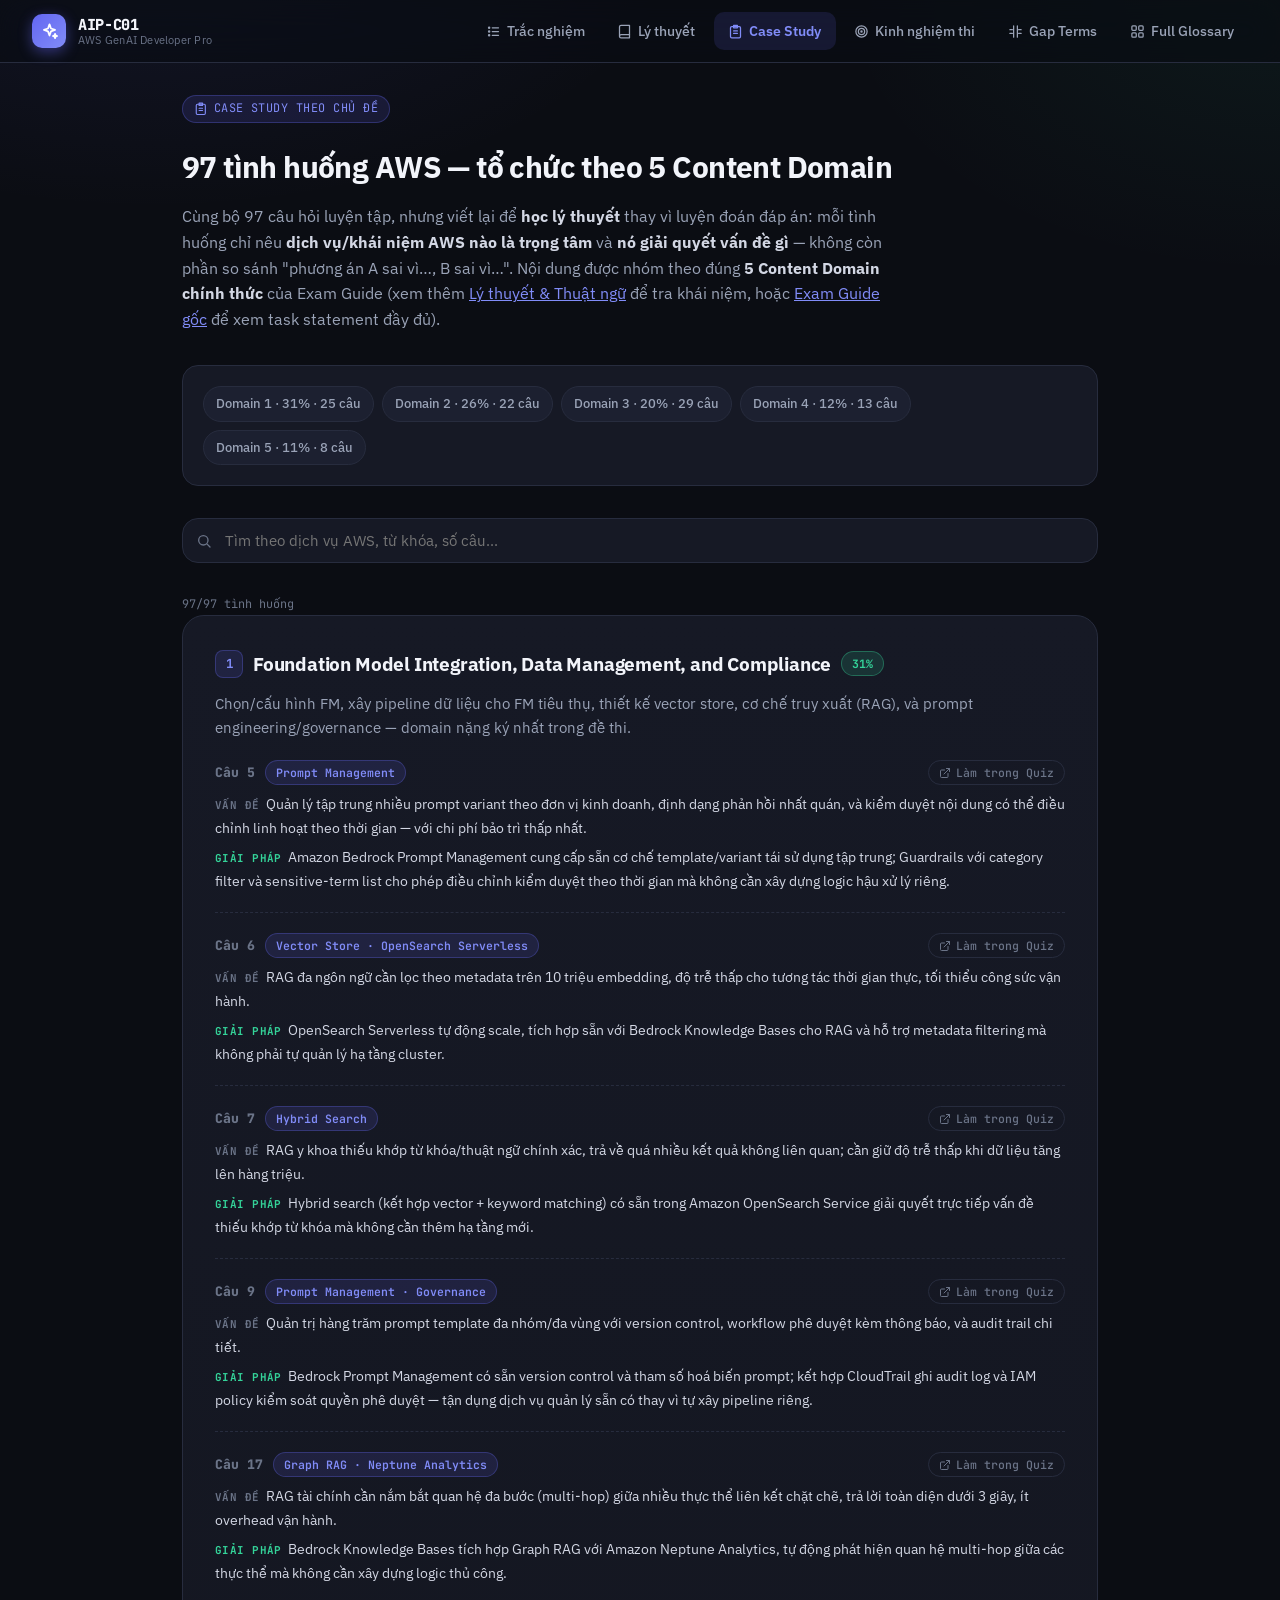
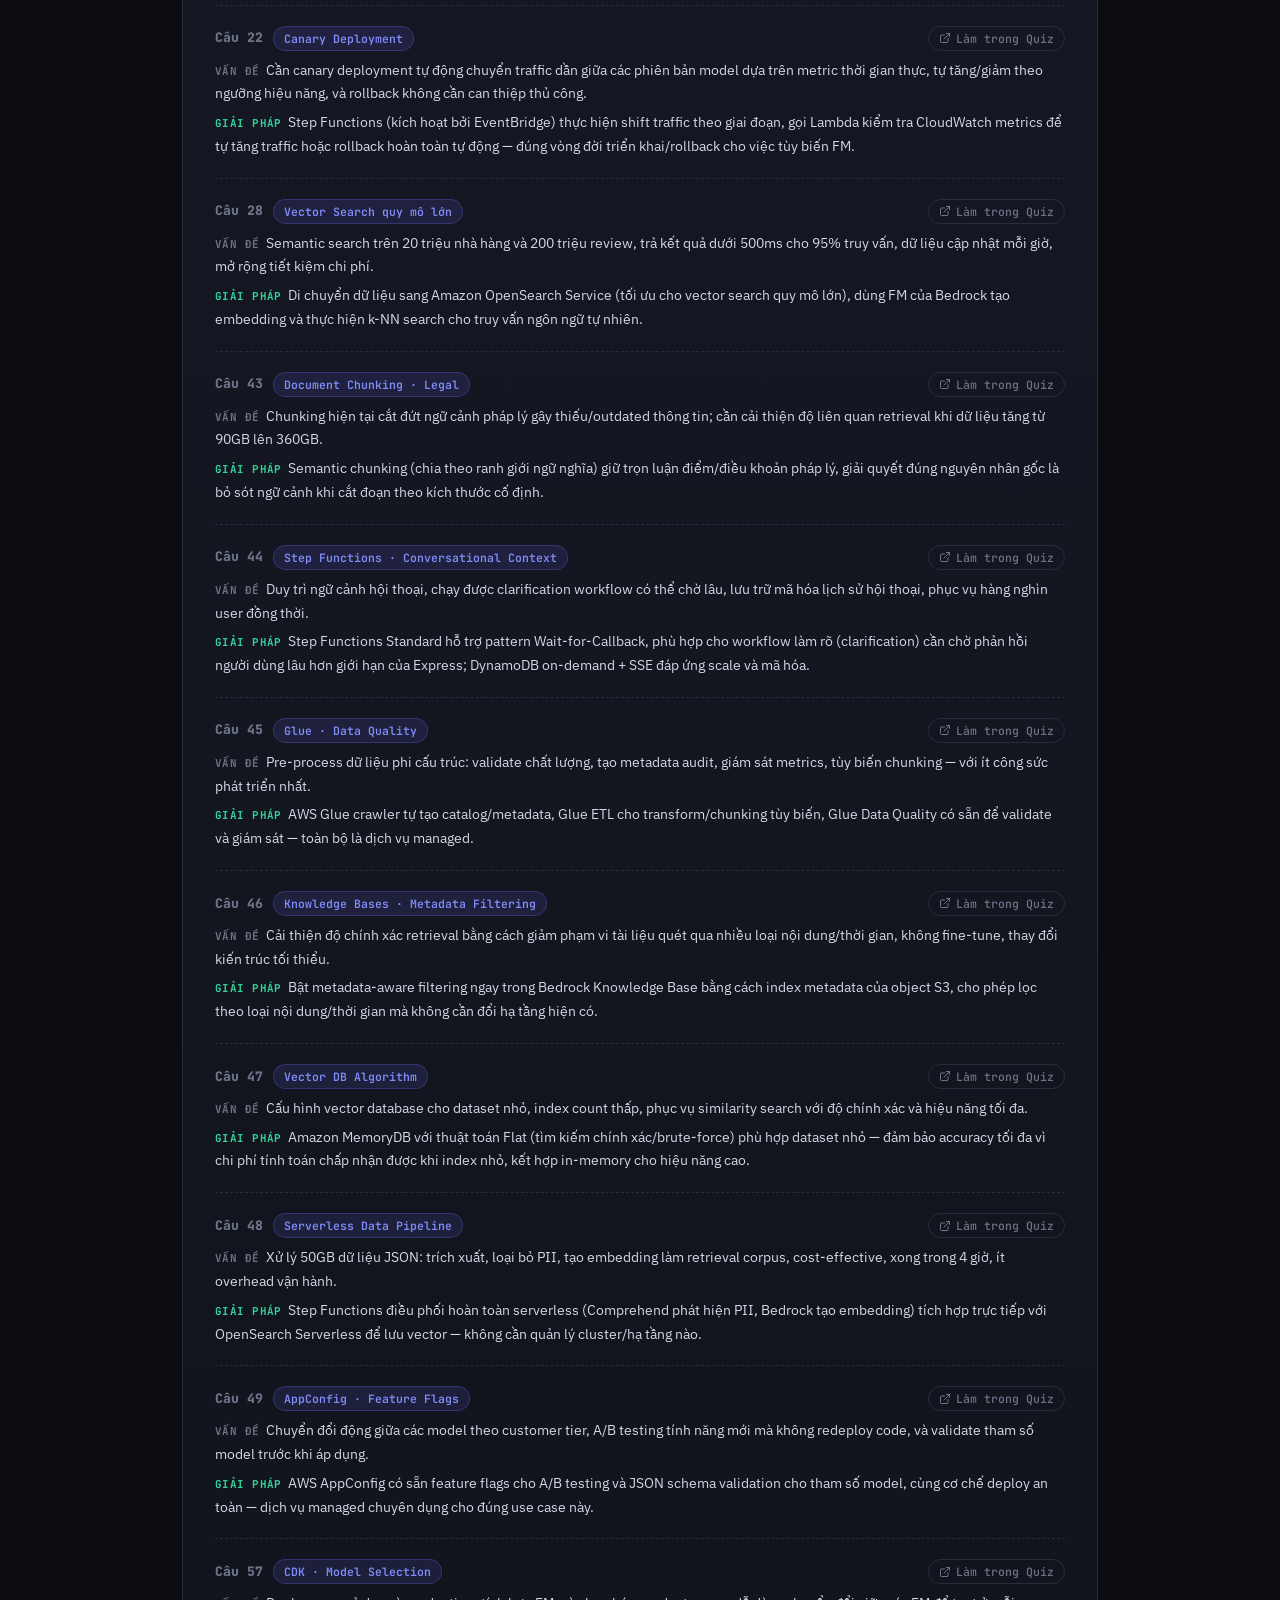
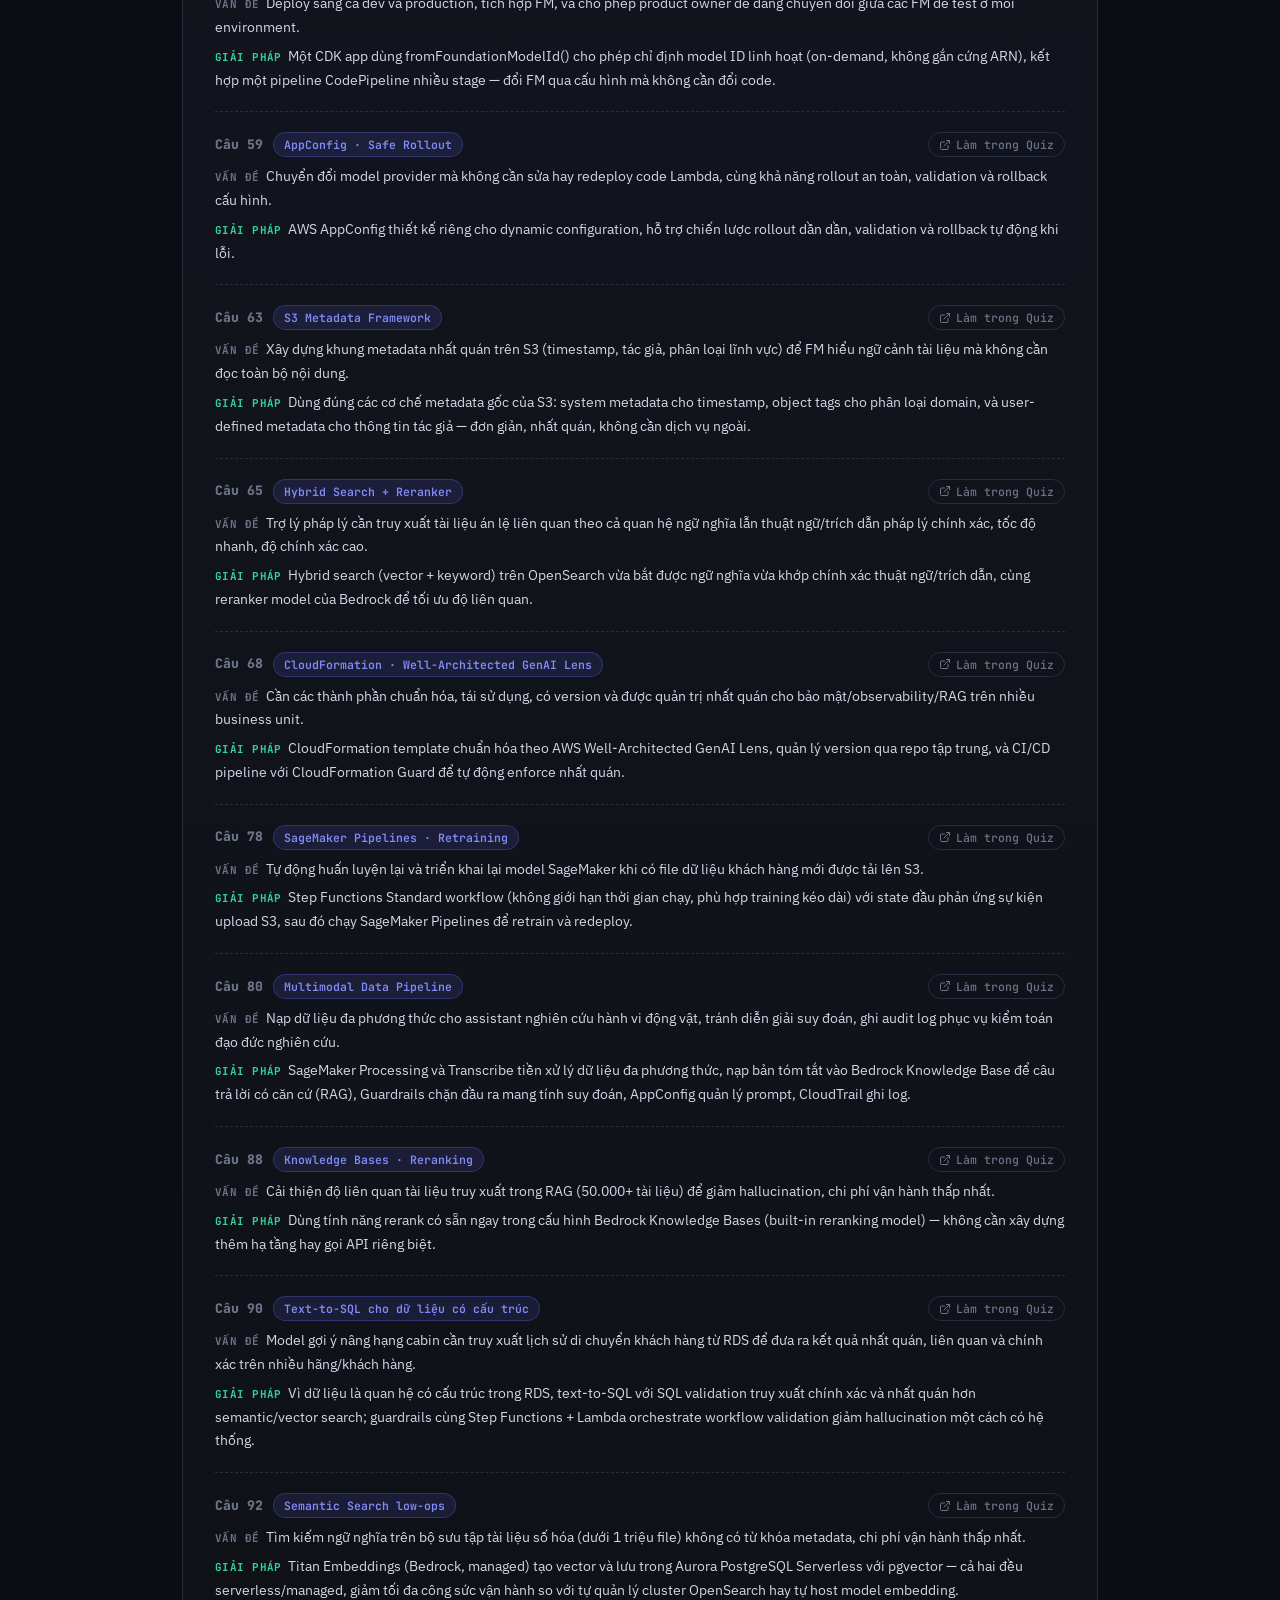
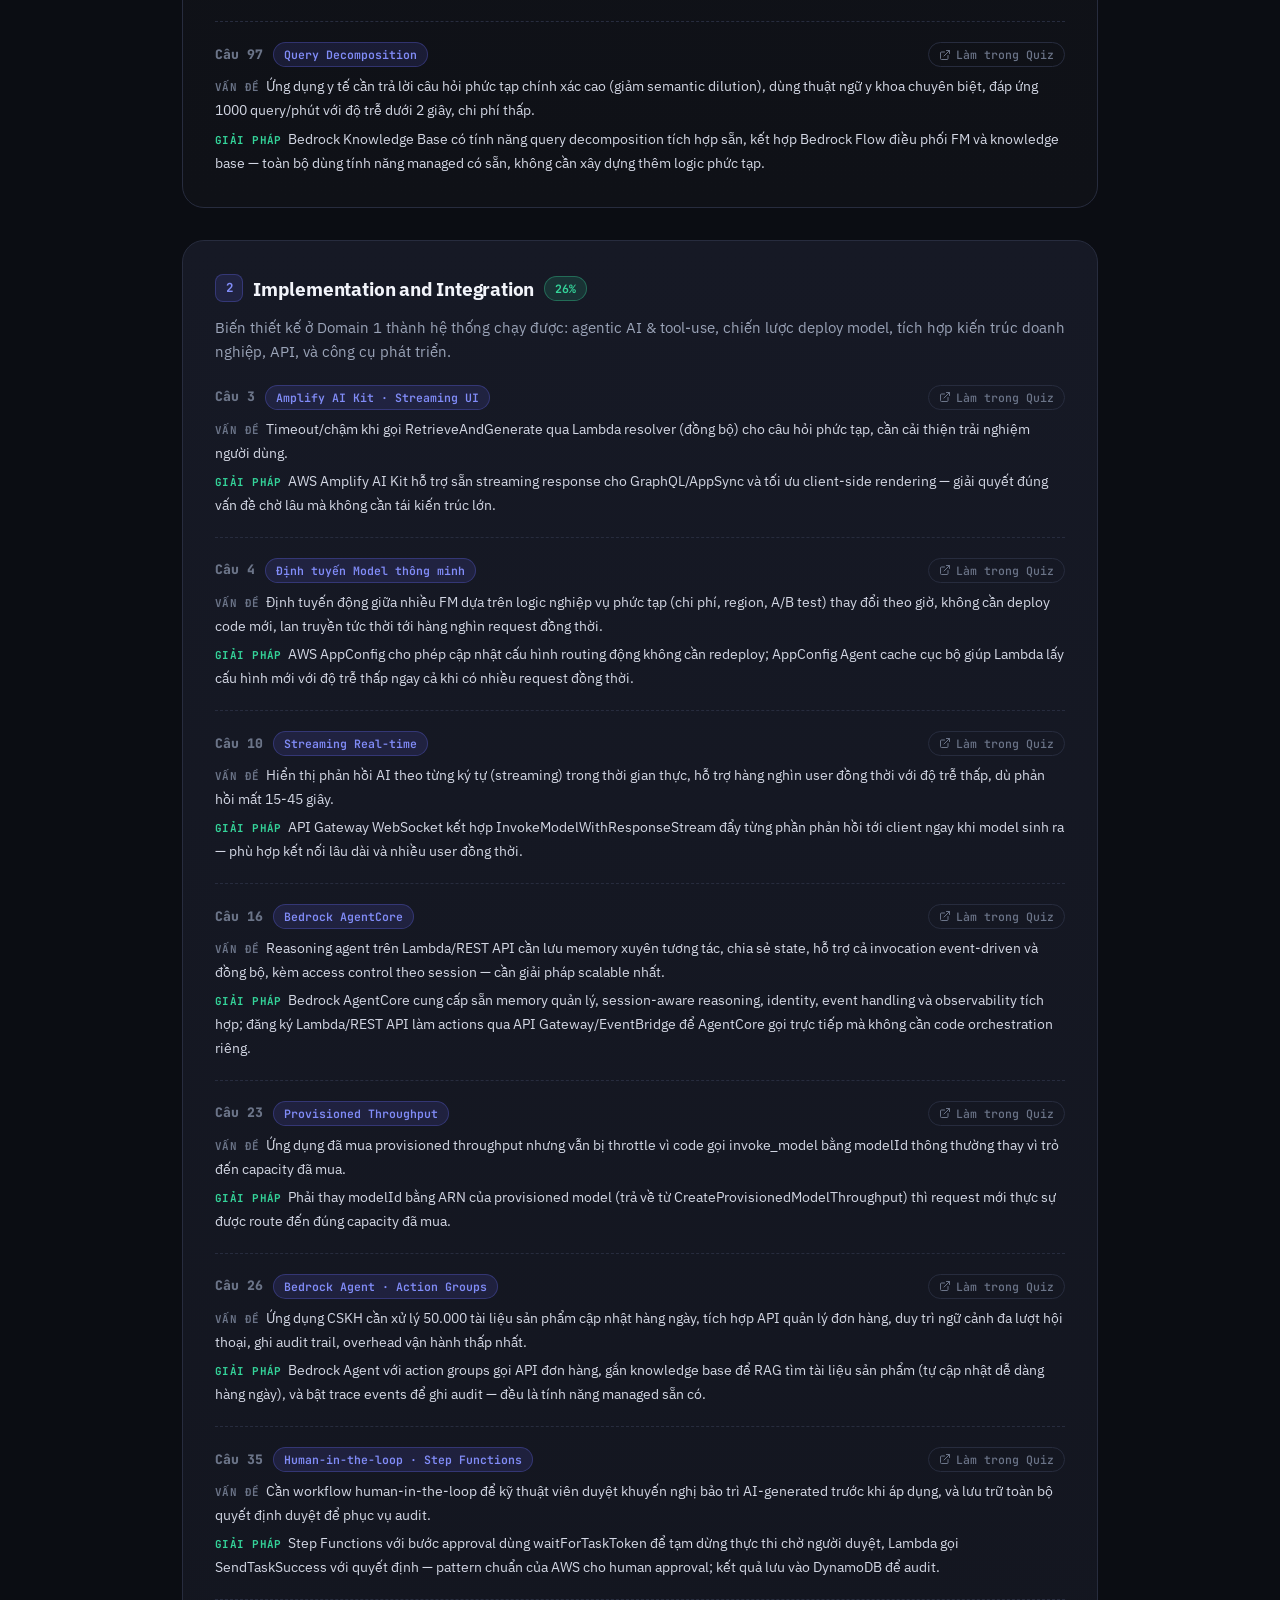
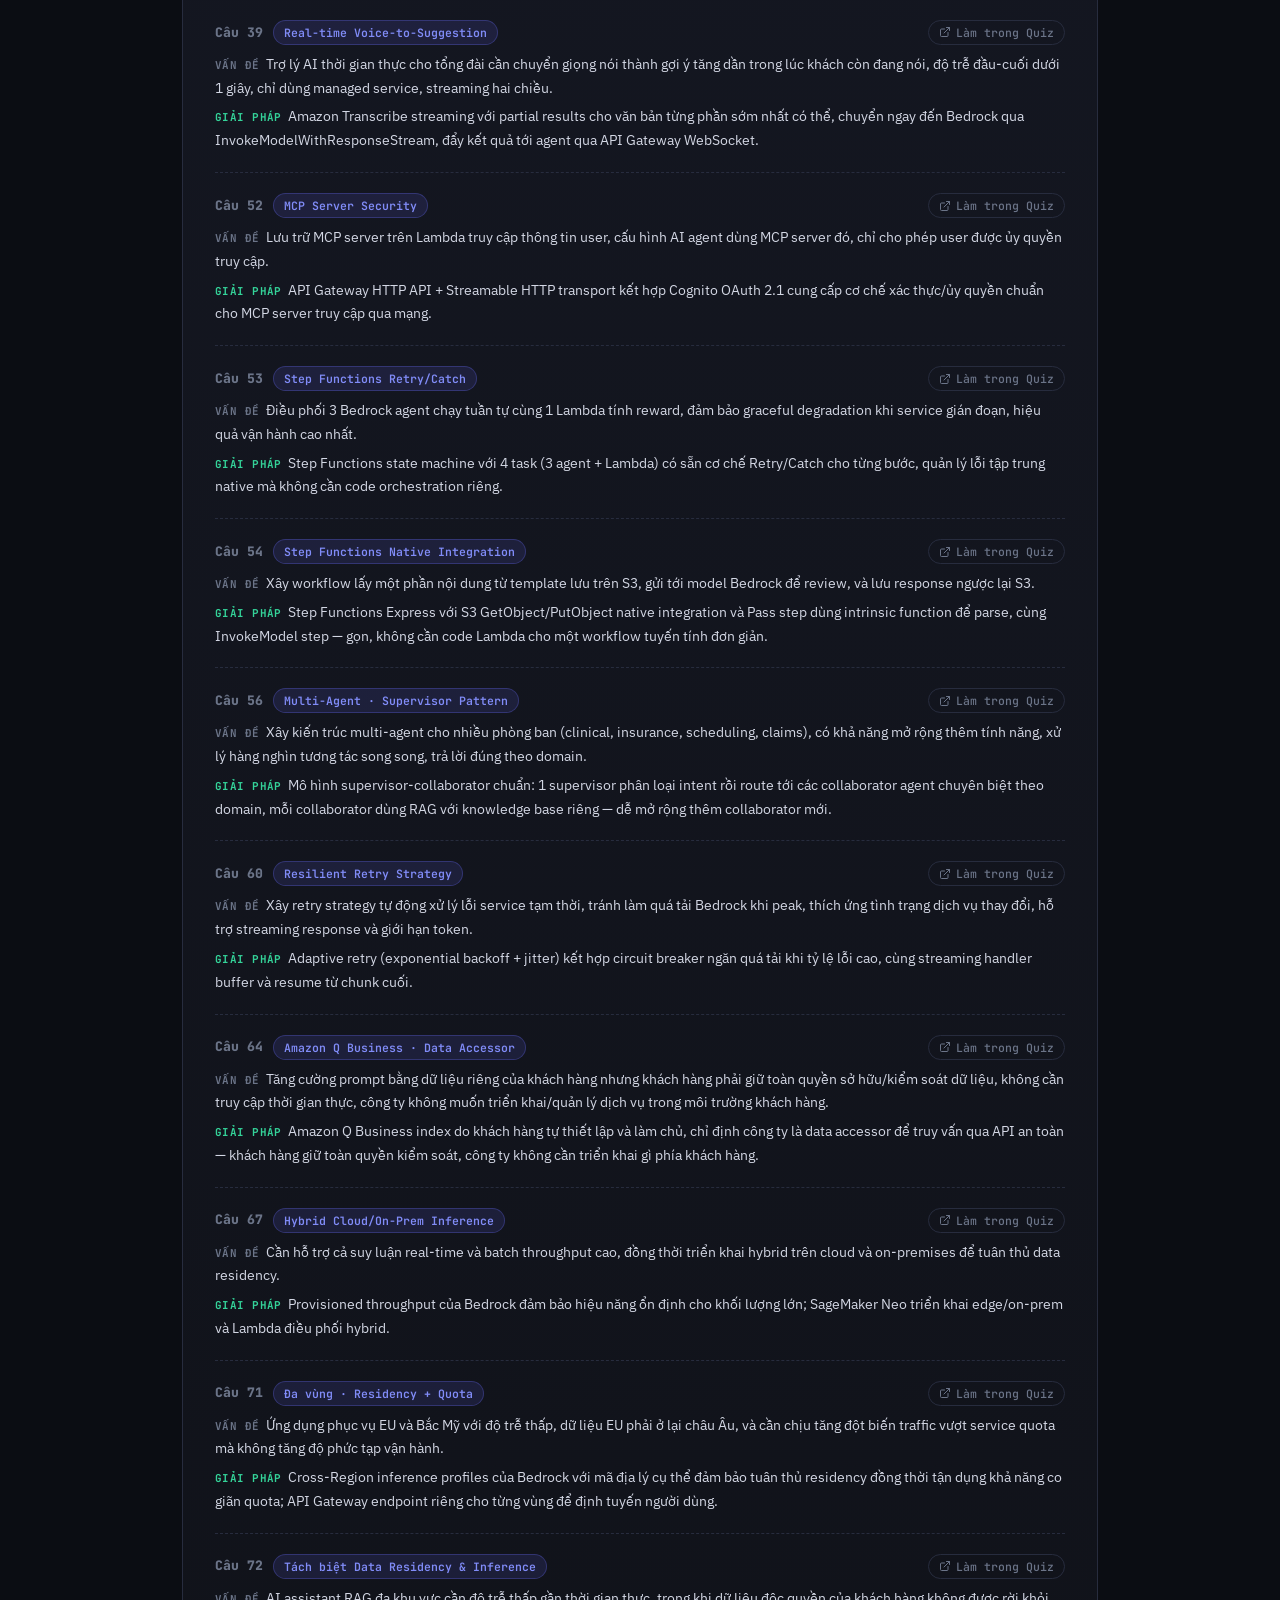
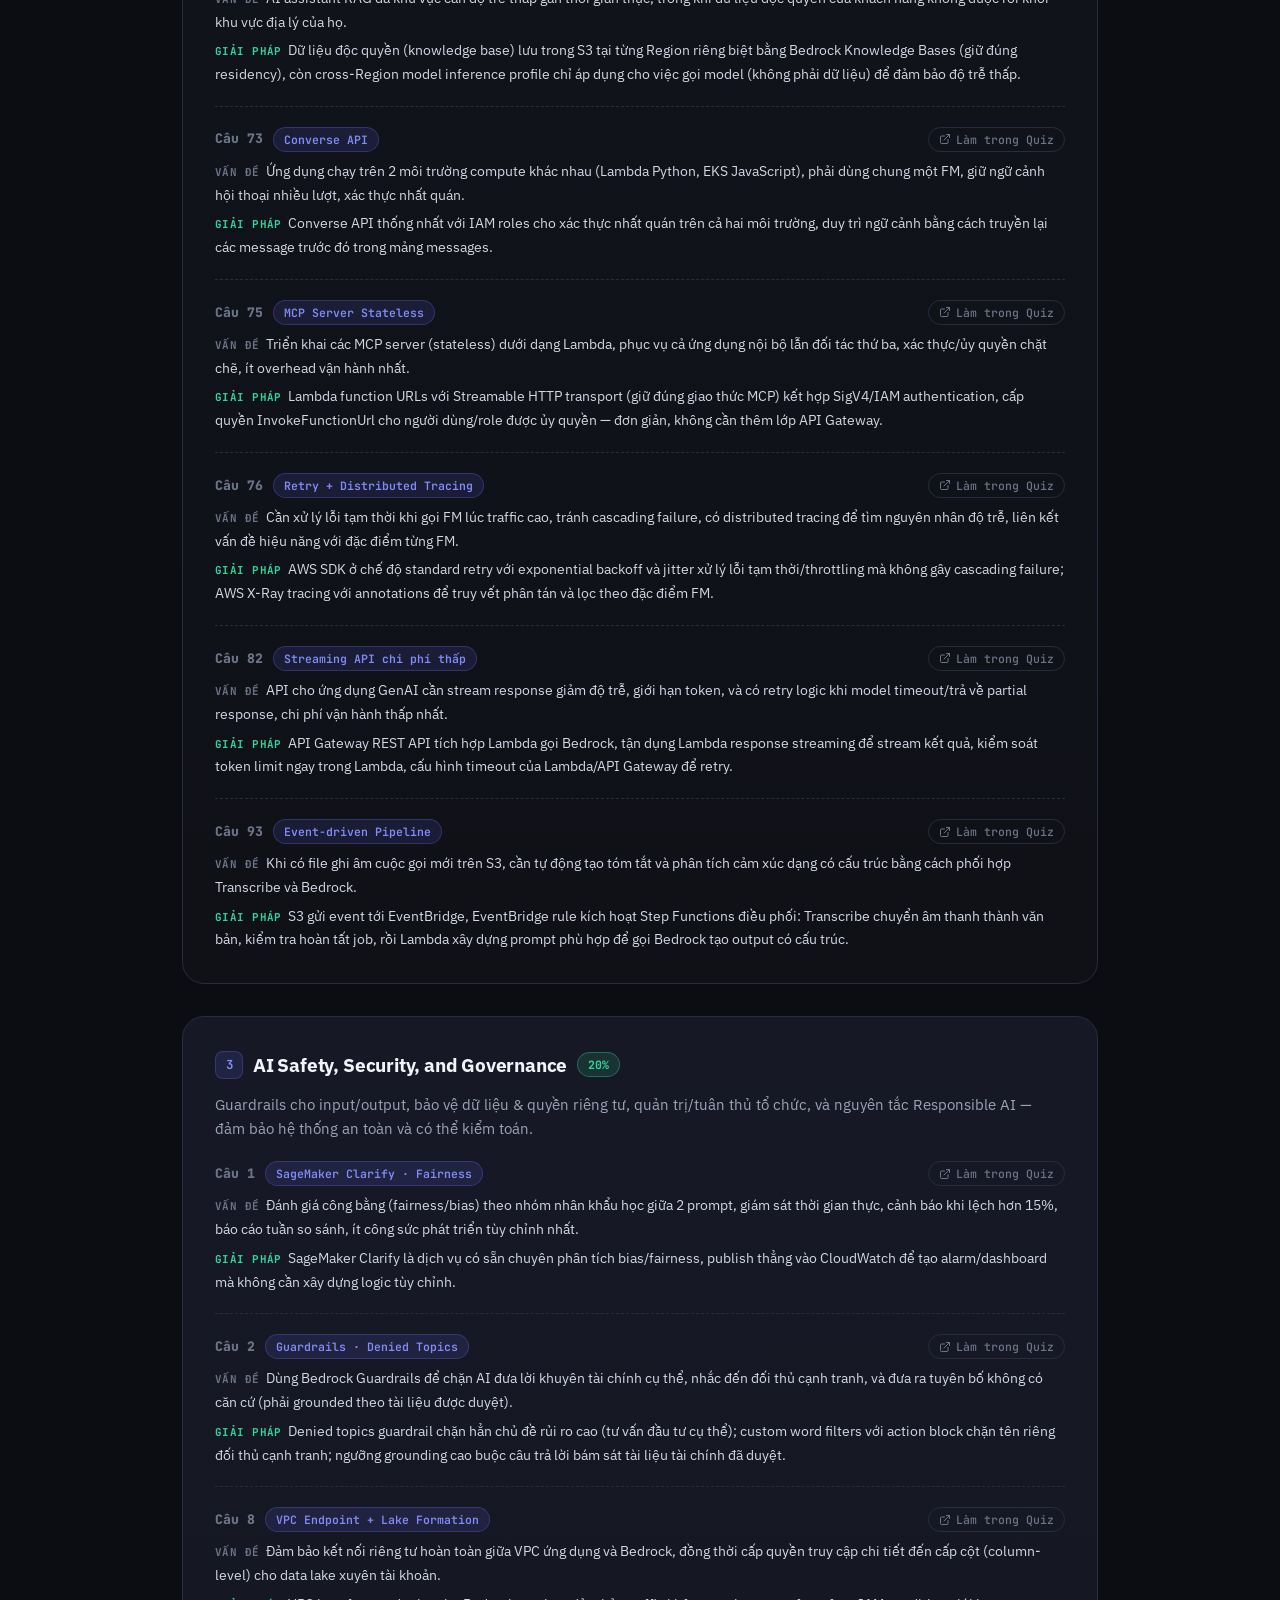
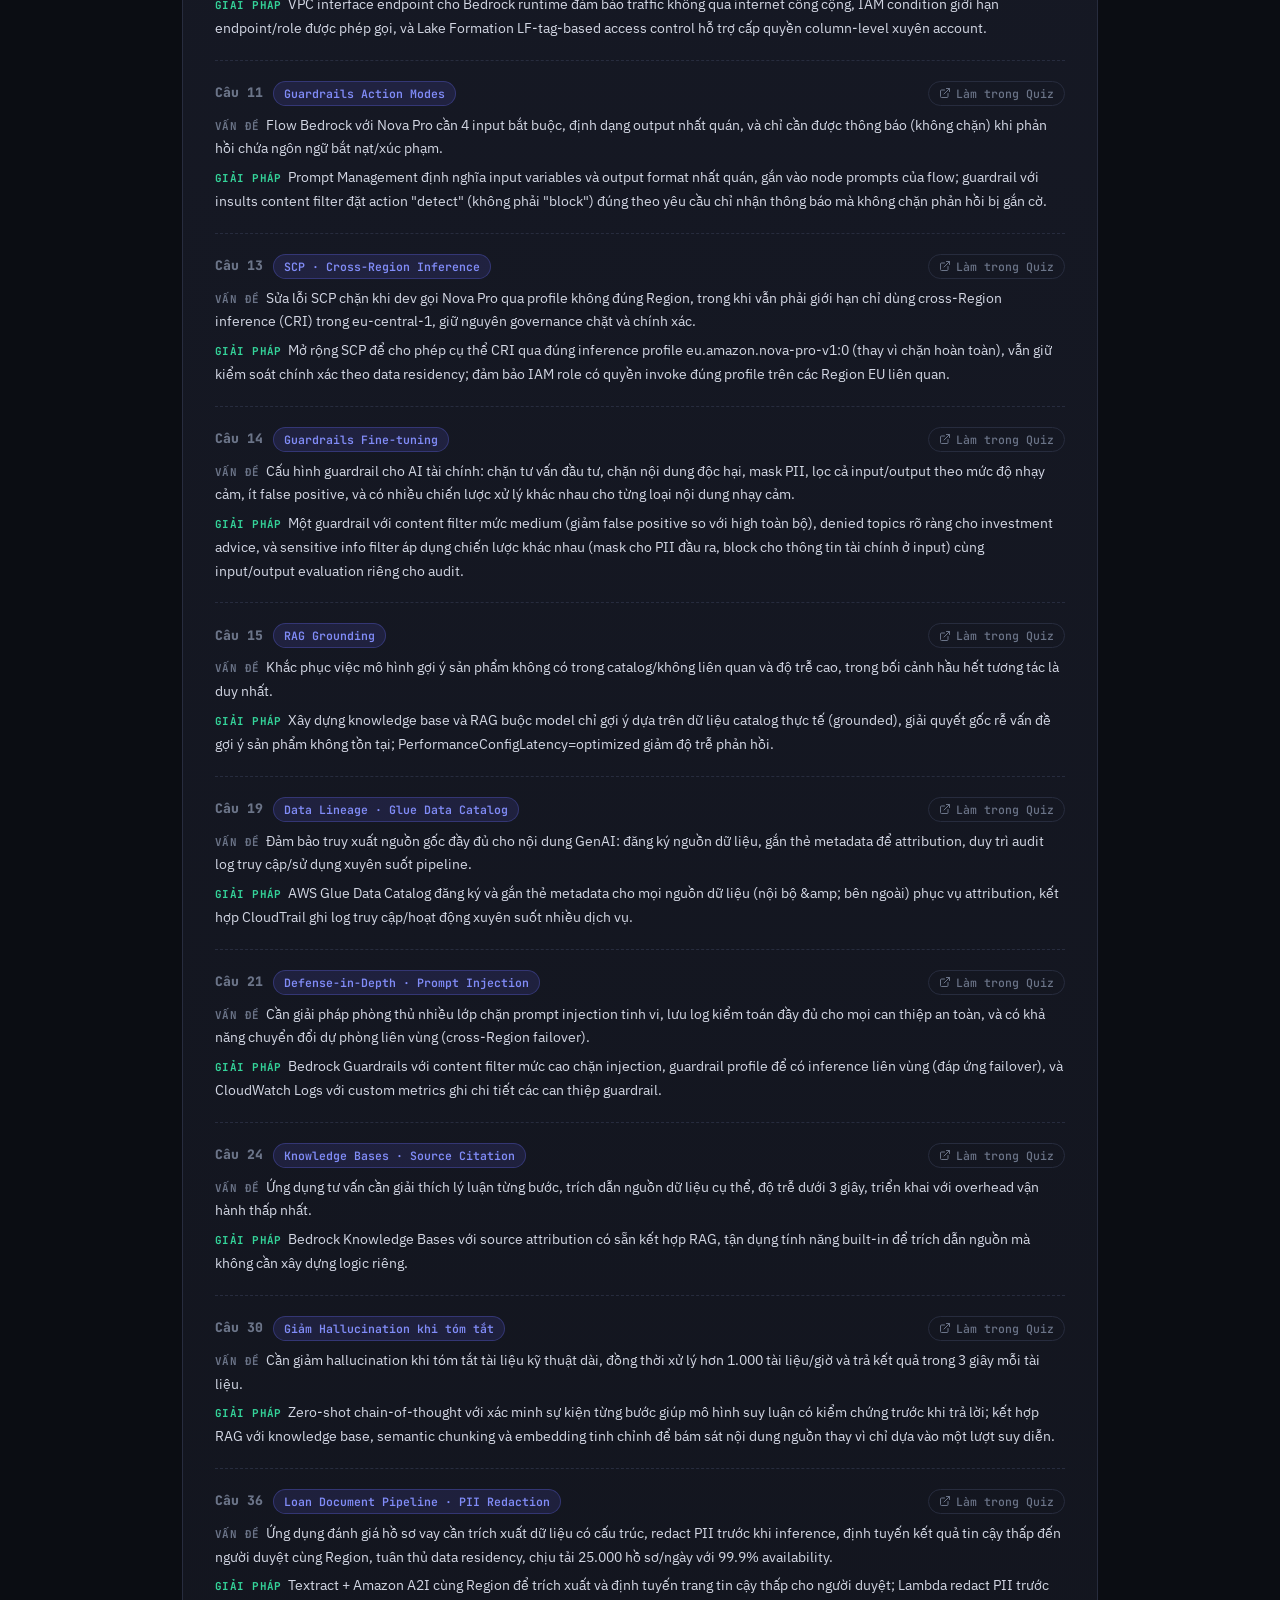
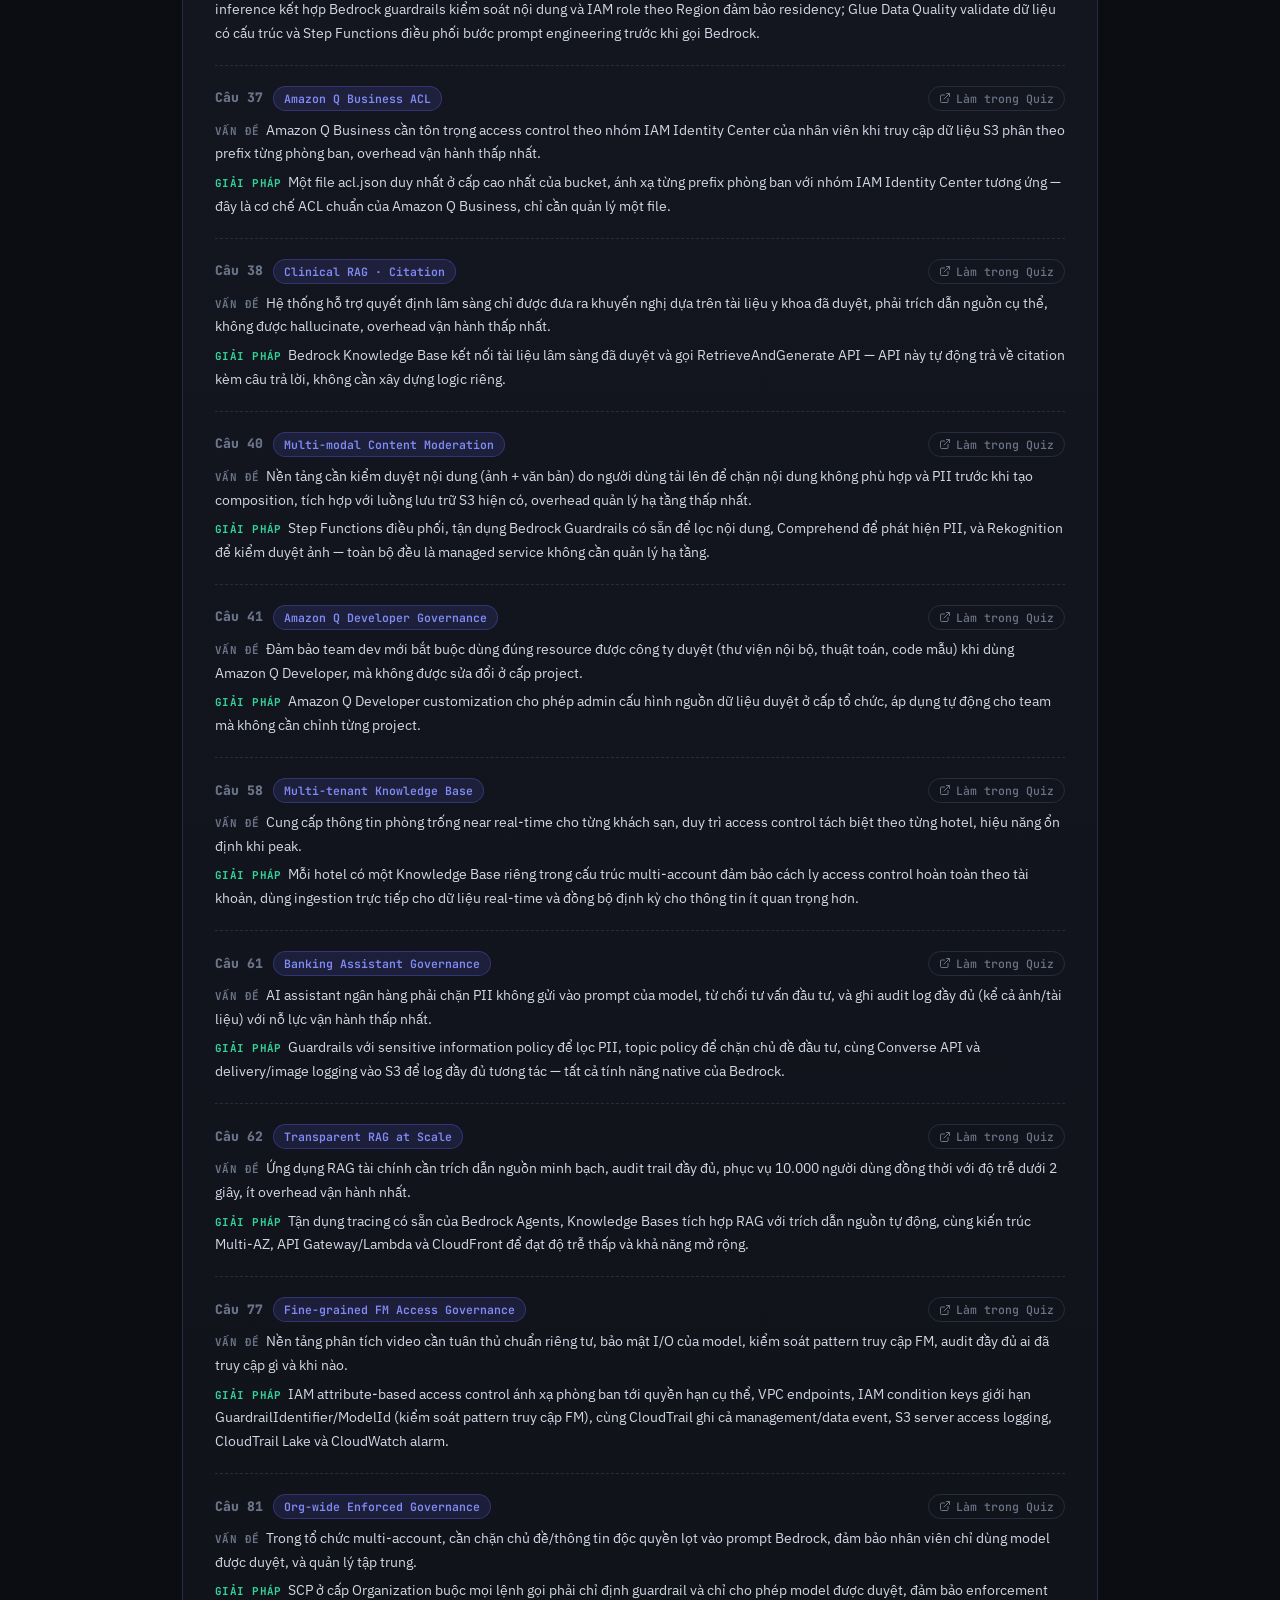
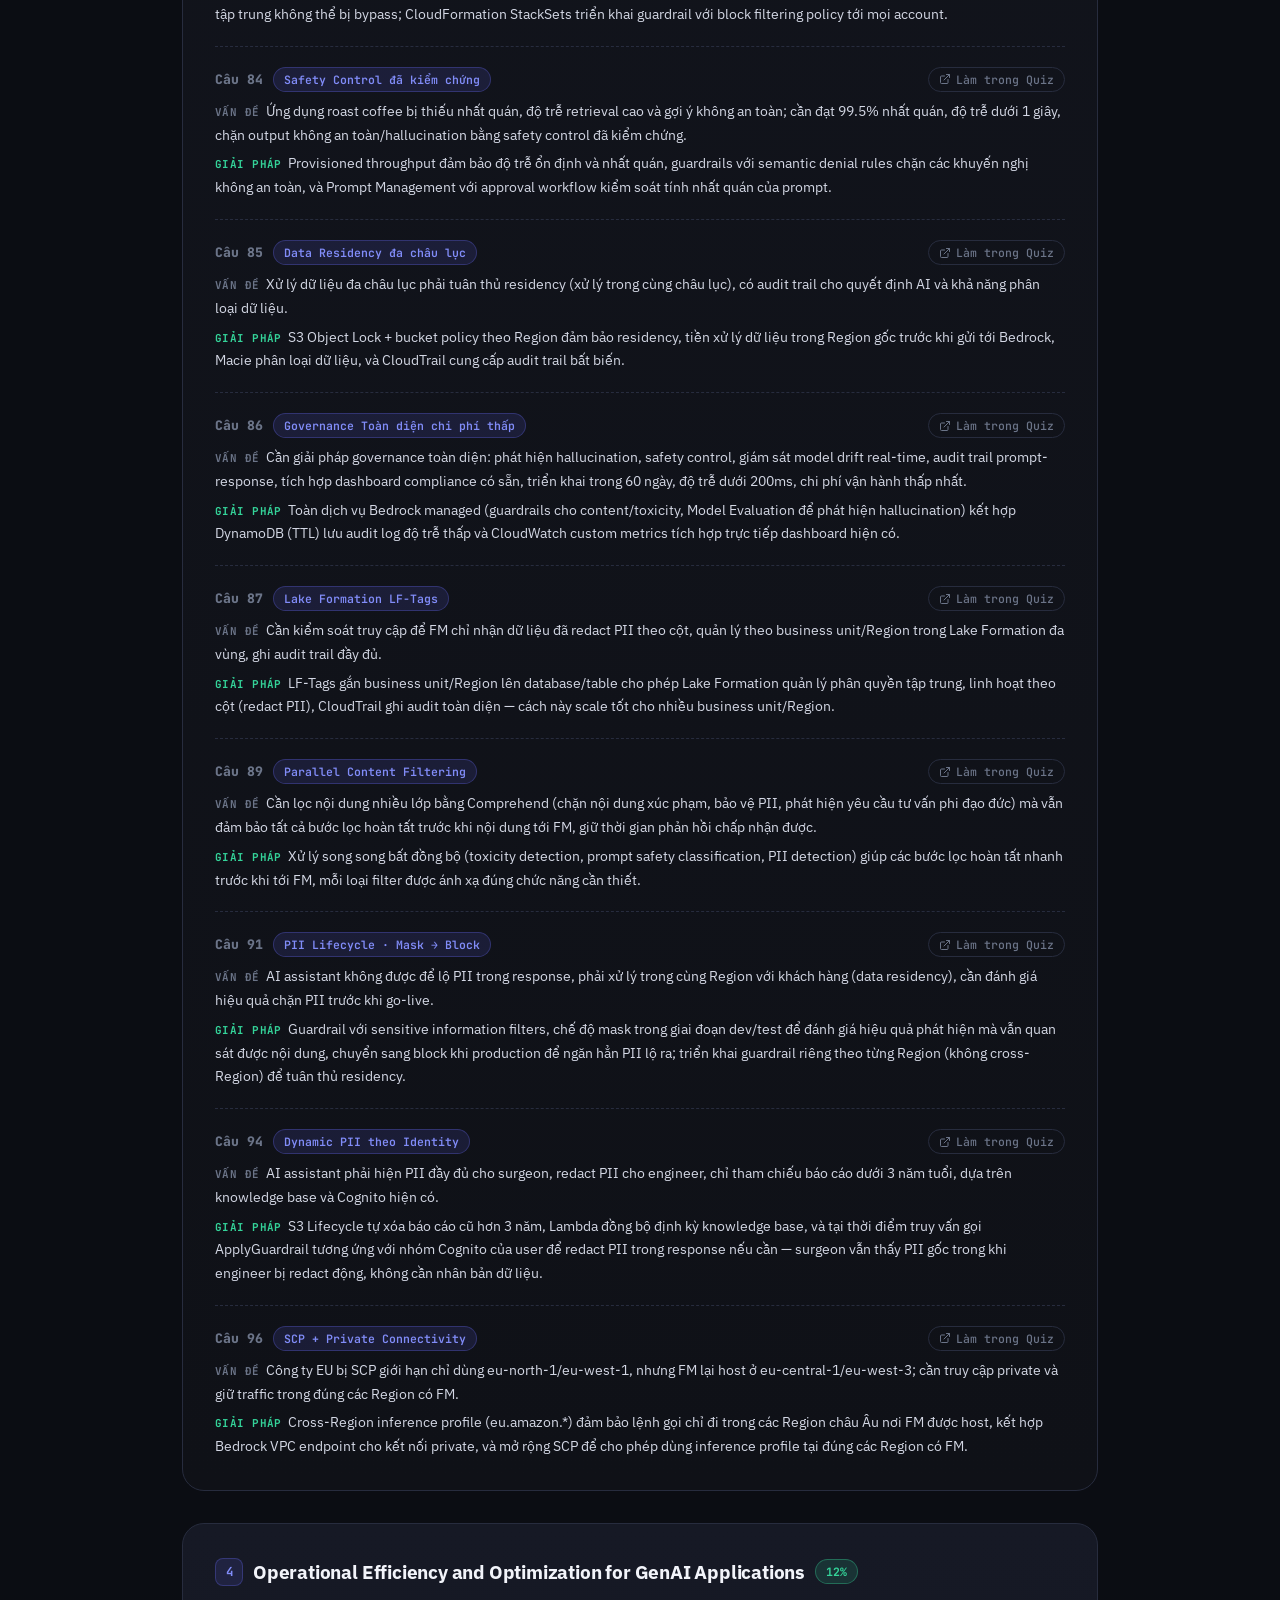
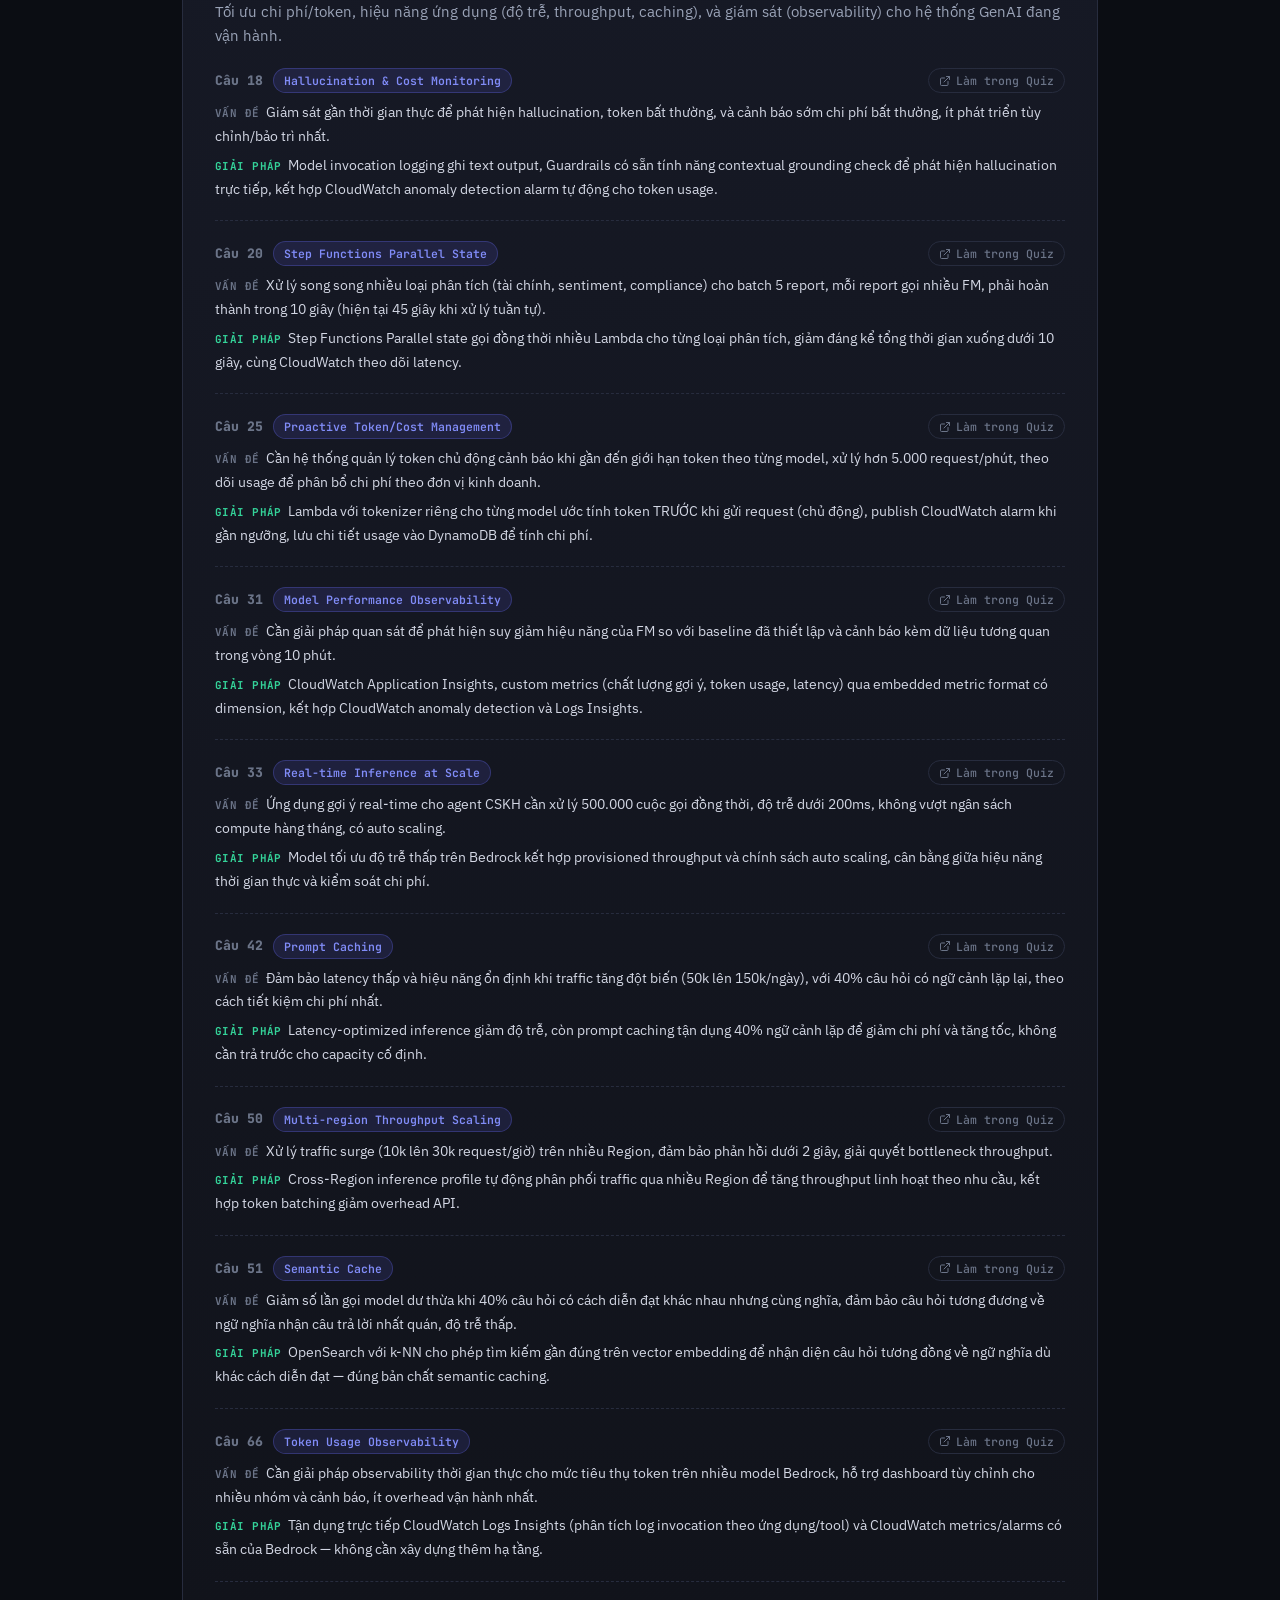
==== commit d5ddd303: "Link each case-study question to its exact quiz question Add a "Làm trong Quiz" link on every card i" ====
--- a/aws_aip_c01_summary.html
+++ b/aws_aip_c01_summary.html
@@ -162,6 +162,16 @@
     padding: 2px 10px; border-radius: 999px;
     background: var(--accent-dim); color: var(--accent-2); border: 1px solid rgba(99,102,241,0.3);
   }
+  .case-link {
+    display: inline-flex; align-items: center; gap: 5px;
+    margin-left: auto;
+    font-family: var(--font-mono); font-size: 0.72rem; font-weight: 500;
+    color: var(--muted-2); text-decoration: none;
+    padding: 2px 10px; border-radius: 999px; border: 1px solid var(--border);
+    transition: color .2s var(--ease), border-color .2s var(--ease), background .2s var(--ease);
+  }
+  .case-link .icon { width: 12px; height: 12px; }
+  .case-link:hover { color: var(--accent-2); border-color: rgba(99,102,241,0.3); background: var(--accent-dim); }
   .case p { font-size: 0.9rem; color: #D3D7E4; margin-bottom: 5px; }
   .case p:last-child { margin-bottom: 0; }
   .case .lbl {
@@ -216,6 +226,7 @@
     <symbol id="i-target" viewBox="0 0 24 24"><circle cx="12" cy="12" r="9"/><circle cx="12" cy="12" r="5"/><circle cx="12" cy="12" r="1"/></symbol>
     <symbol id="i-clipboard" viewBox="0 0 24 24"><rect x="4" y="4" width="16" height="18" rx="2"/><path d="M9 2h6v4H9z"/><path d="M9 11h6M9 15h6"/></symbol>
     <symbol id="i-search" viewBox="0 0 24 24"><circle cx="11" cy="11" r="7"/><path d="M21 21l-4.3-4.3"/></symbol>
+    <symbol id="i-external" viewBox="0 0 24 24"><path d="M18 13v6a2 2 0 01-2 2H5a2 2 0 01-2-2V8a2 2 0 012-2h6"/><path d="M15 3h6v6M10 14L21 3"/></symbol>
     <symbol id="i-arrow-up" viewBox="0 0 24 24"><path d="M12 19V5M5 12l7-7 7 7"/></symbol>
     <symbol id="i-gap" viewBox="0 0 24 24"><path d="M9 3v18M15 3v18"/><path d="M3 9h4M17 9h4M3 15h4M17 15h4"/></symbol>
     <symbol id="i-grid" viewBox="0 0 24 24"><rect x="3" y="3" width="7" height="7" rx="1.5"/><rect x="14" y="3" width="7" height="7" rx="1.5"/><rect x="3" y="14" width="7" height="7" rx="1.5"/><rect x="14" y="14" width="7" height="7" rx="1.5"/></symbol>
@@ -413,6 +424,7 @@
       <div class="case-head">
         <span class="case-num">Câu ${num}</span>
         <span class="case-tag">${esc(tag)}</span>
+        <a class="case-link" href="index.html?q=${num}"><svg class="icon"><use href="#i-external"/></svg>Làm trong Quiz</a>
       </div>
       <p><span class="lbl problem">Vấn đề</span>${esc(problem)}</p>
       <p><span class="lbl solution">Giải pháp</span>${esc(solution)}</p>
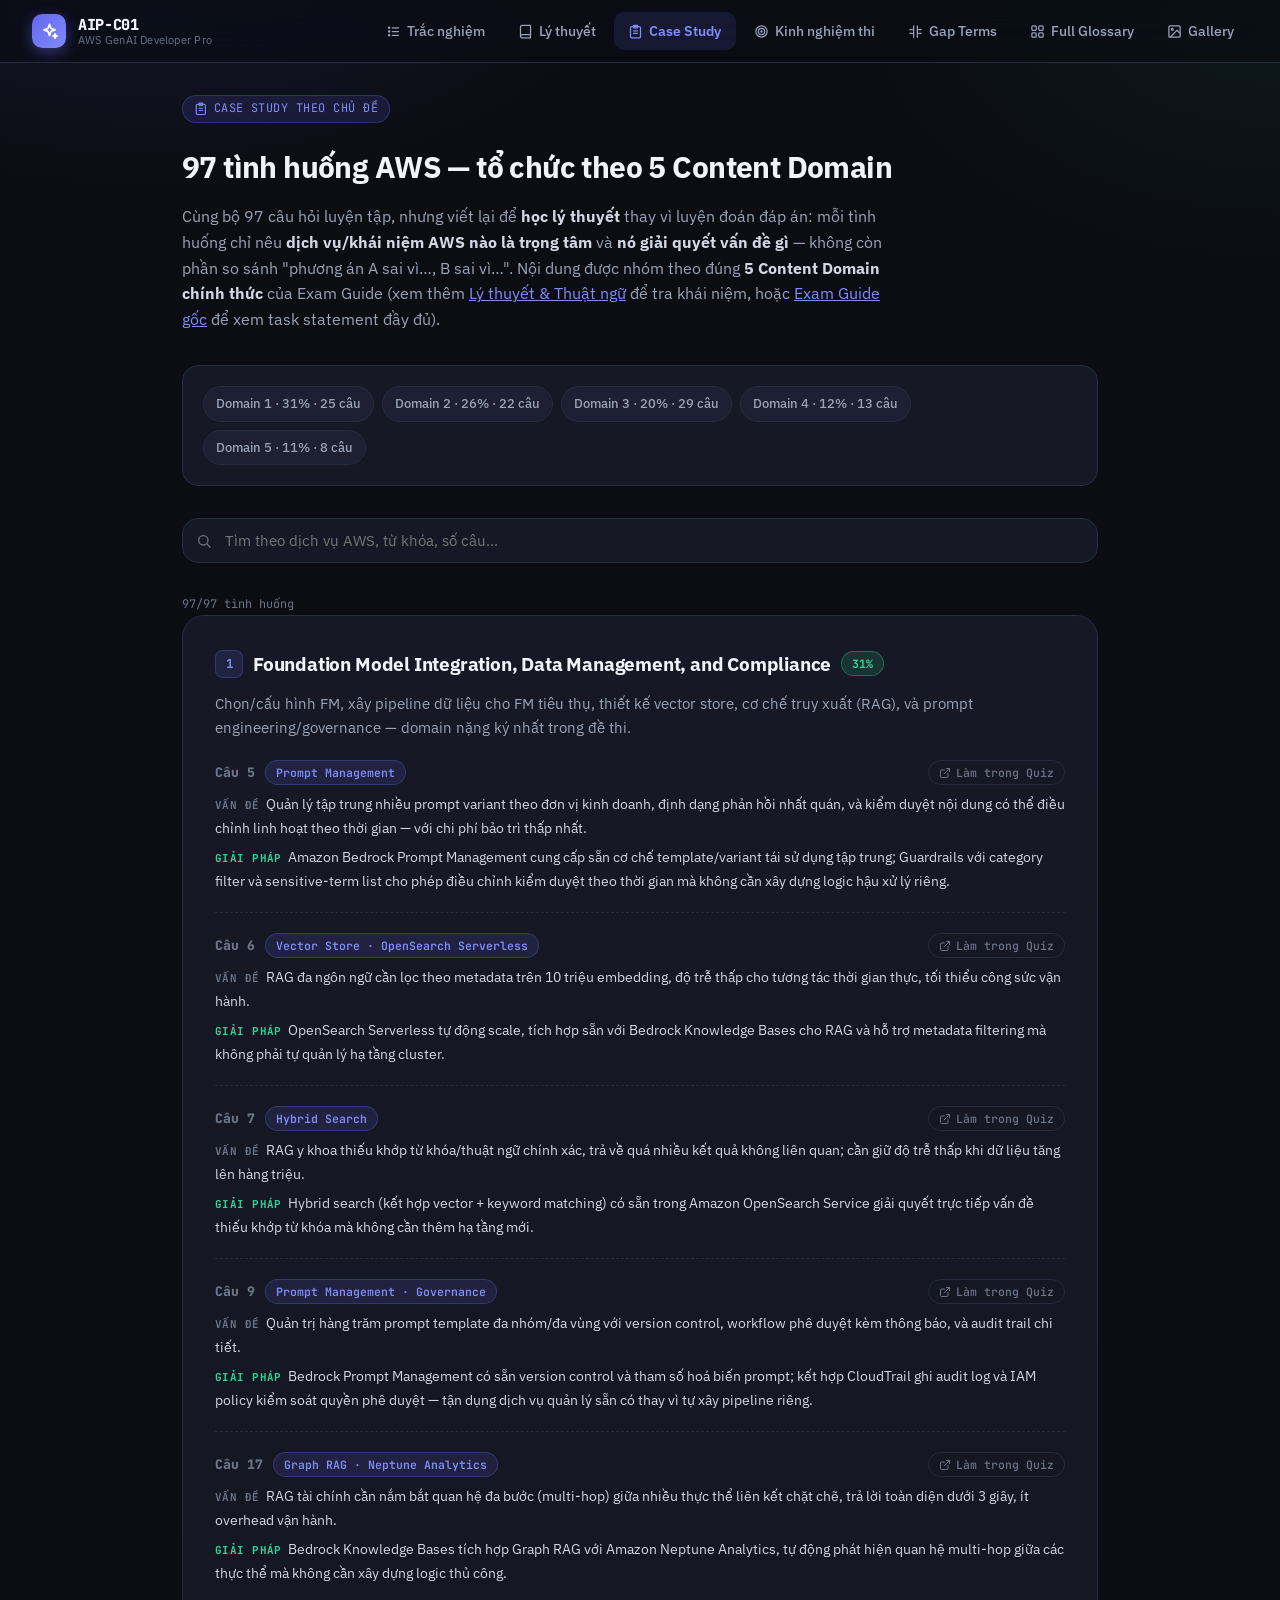
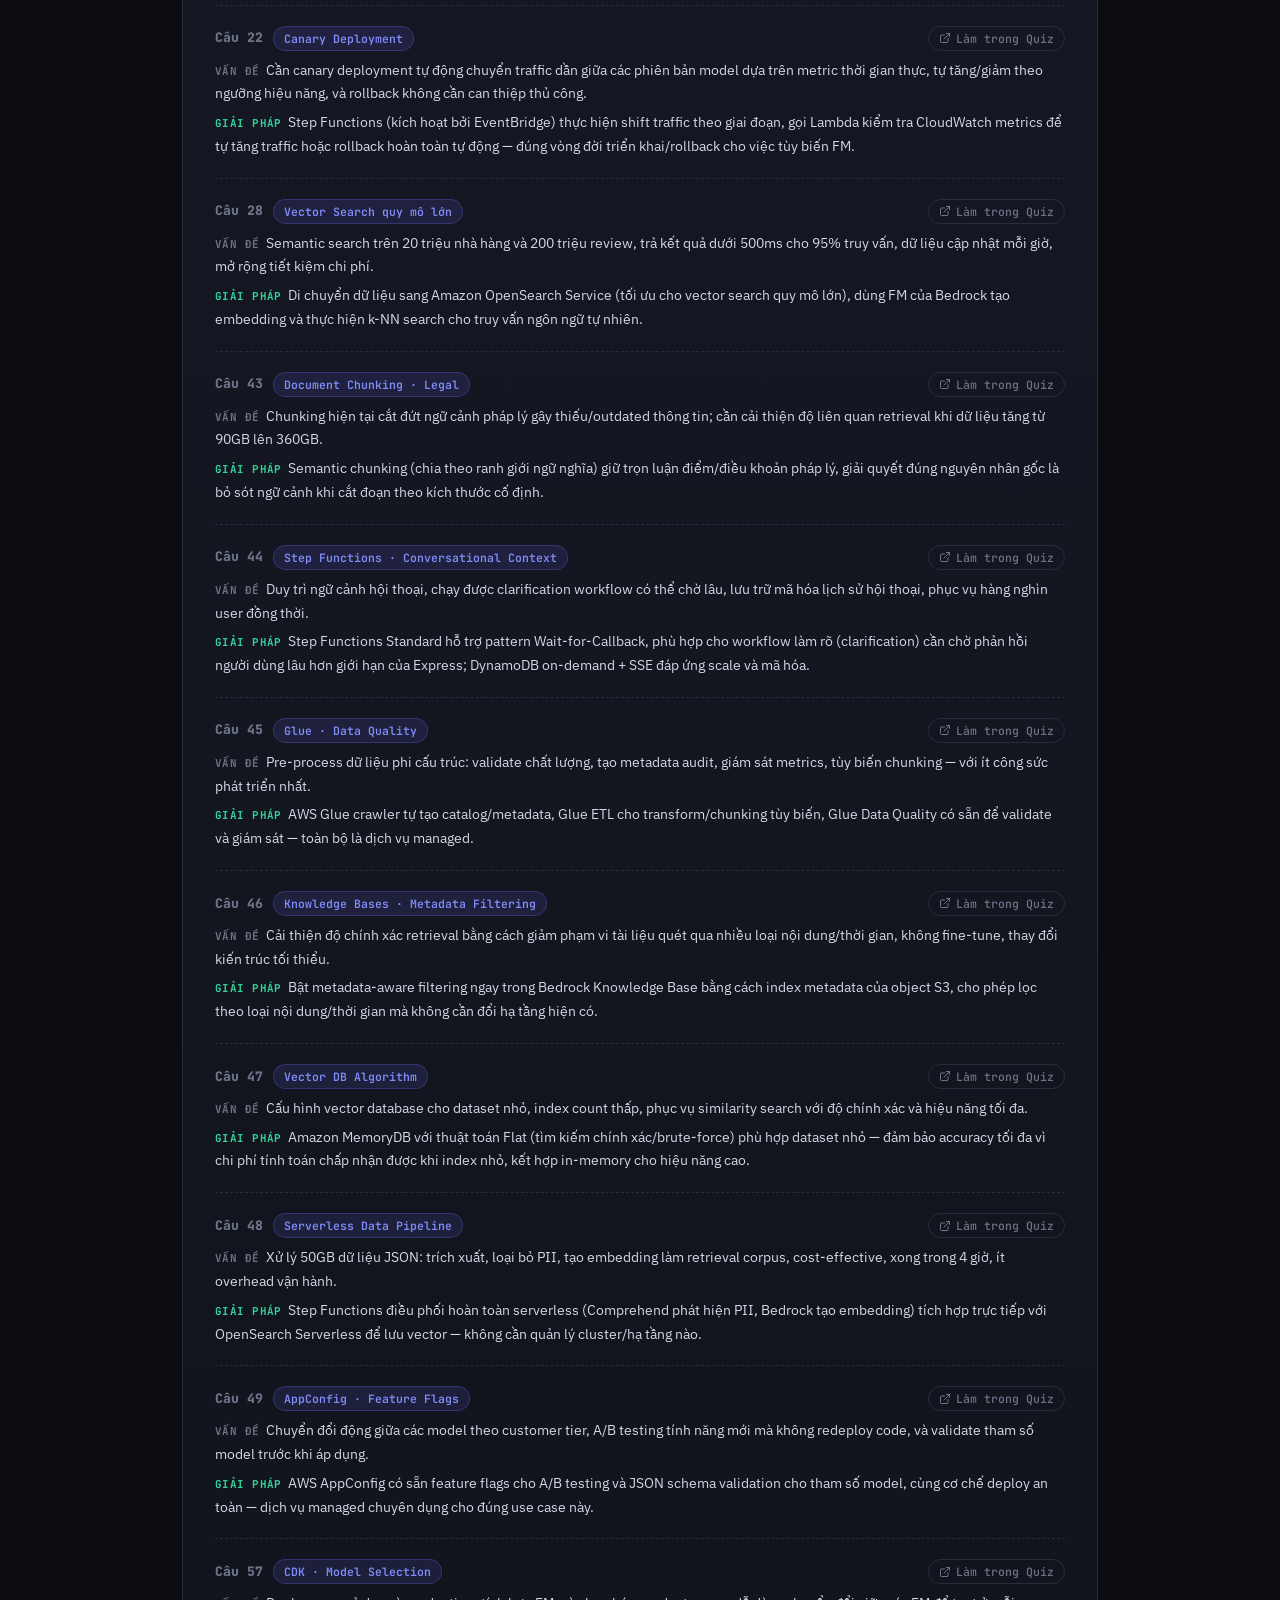
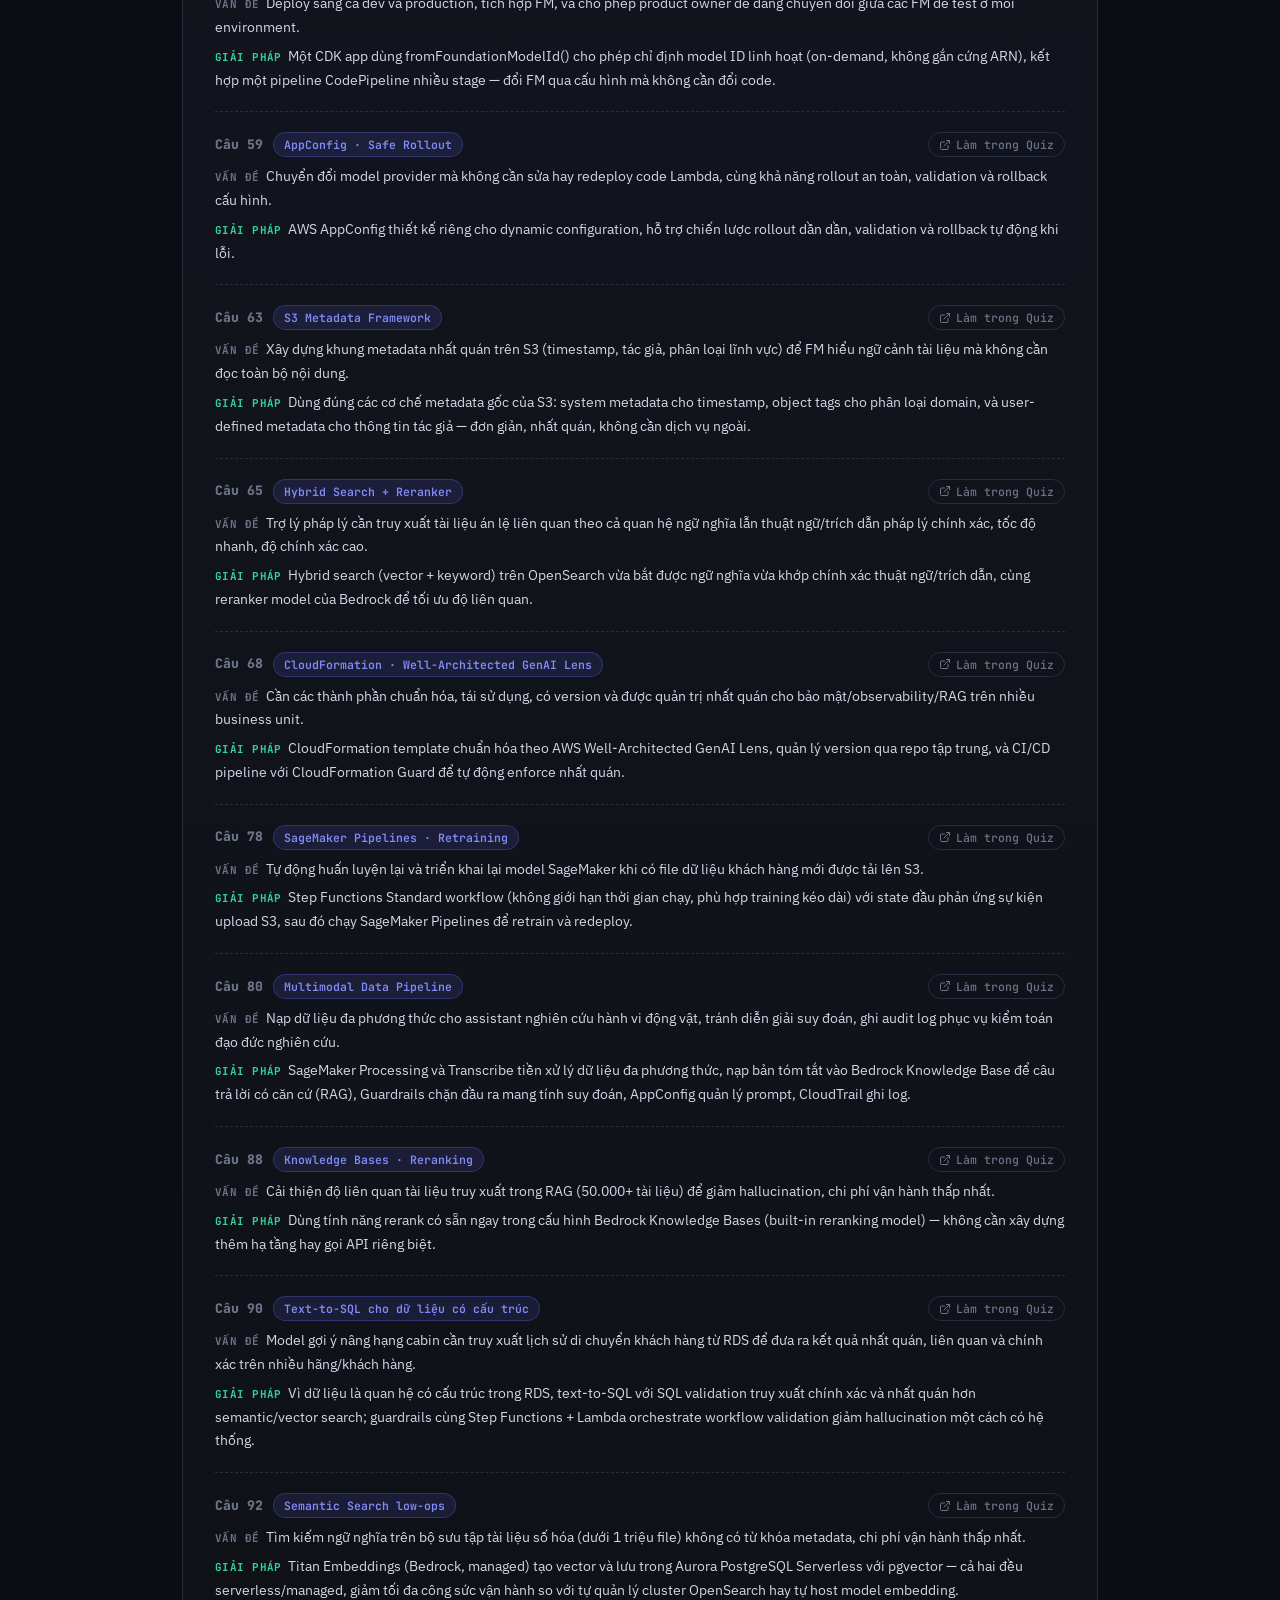
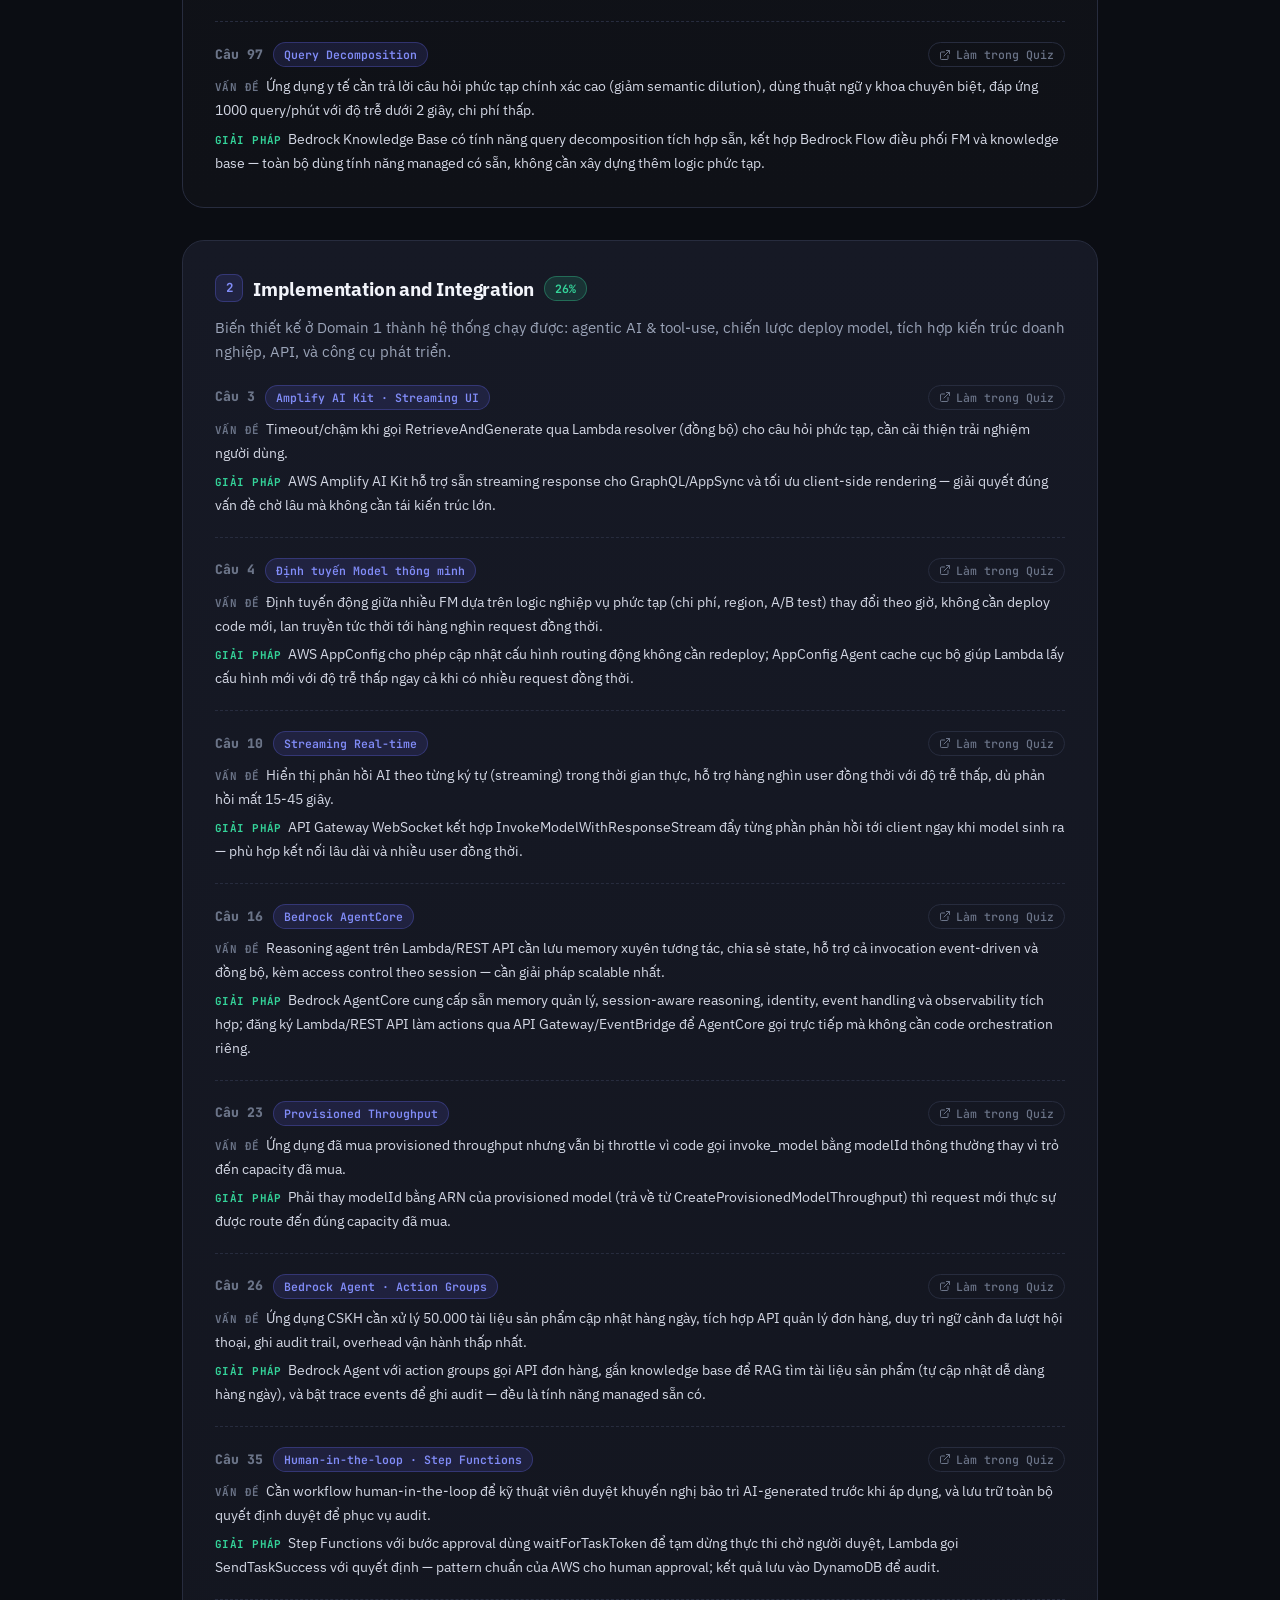
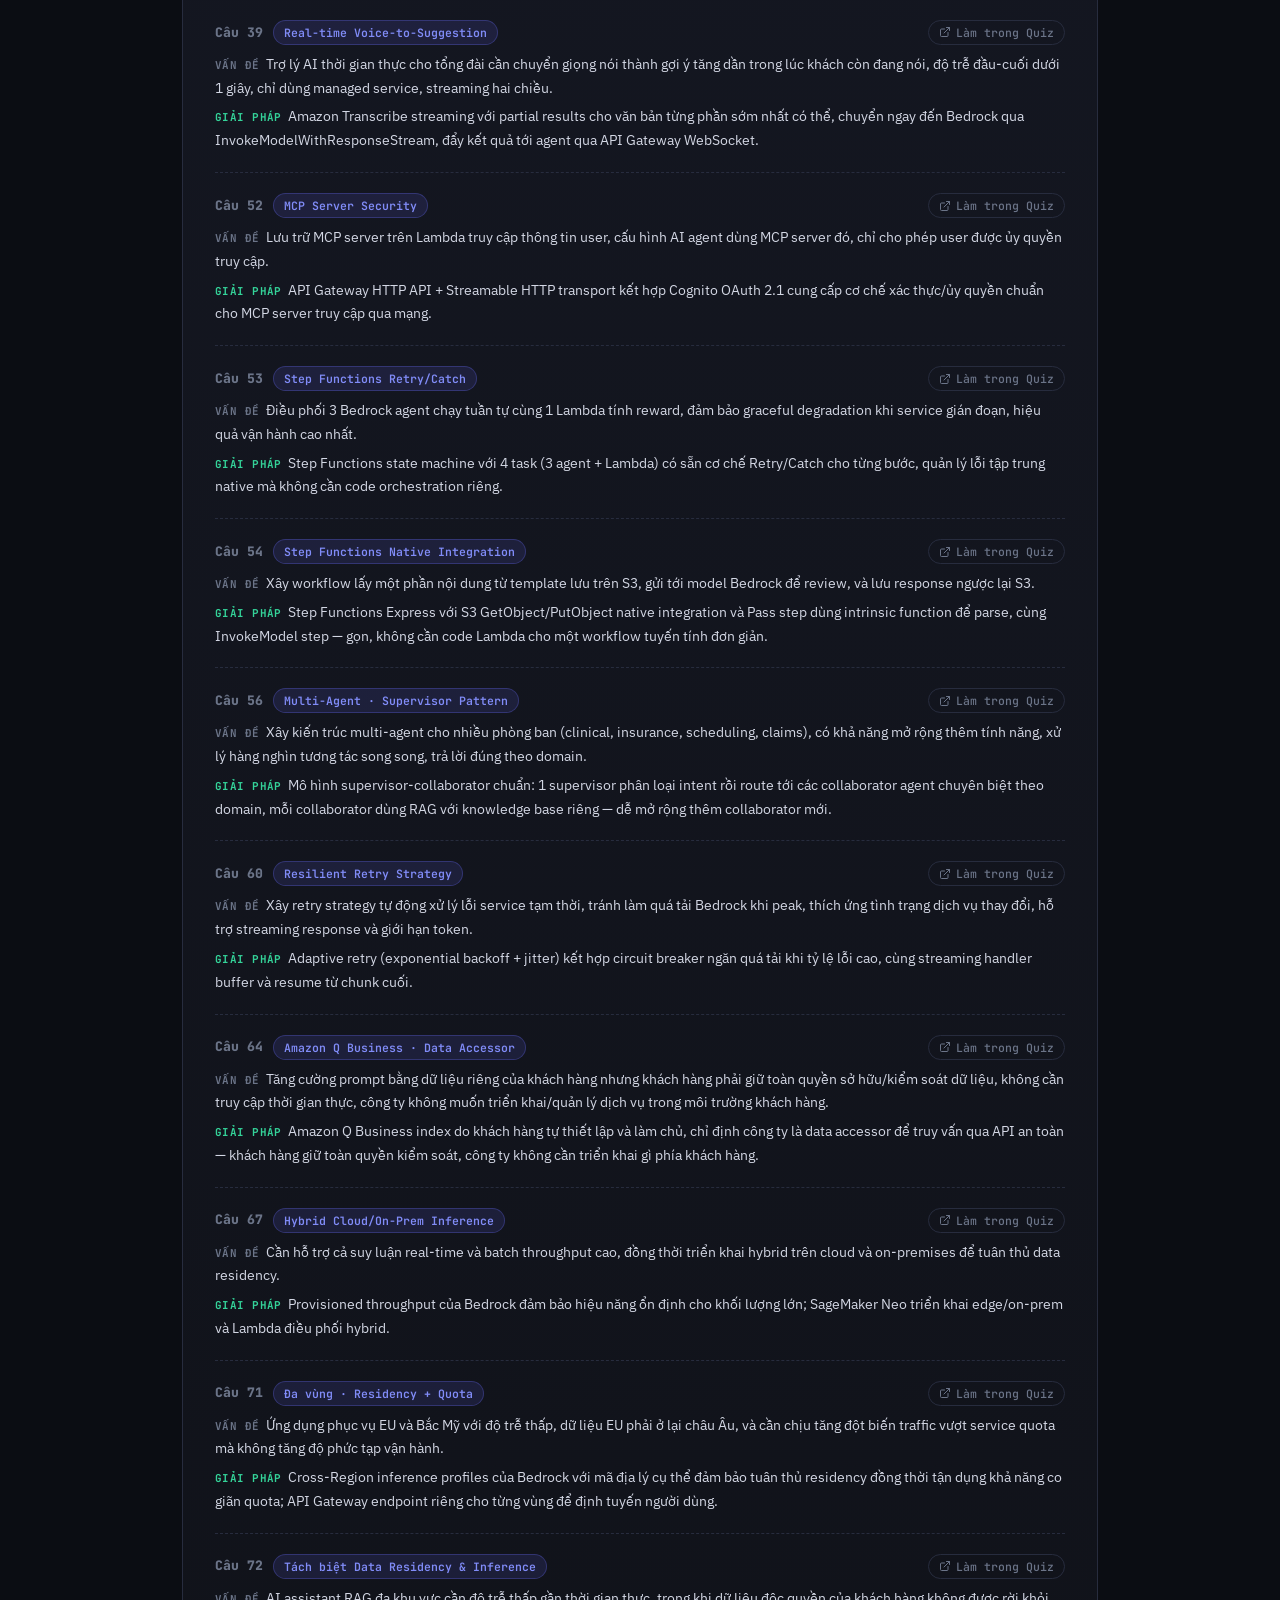
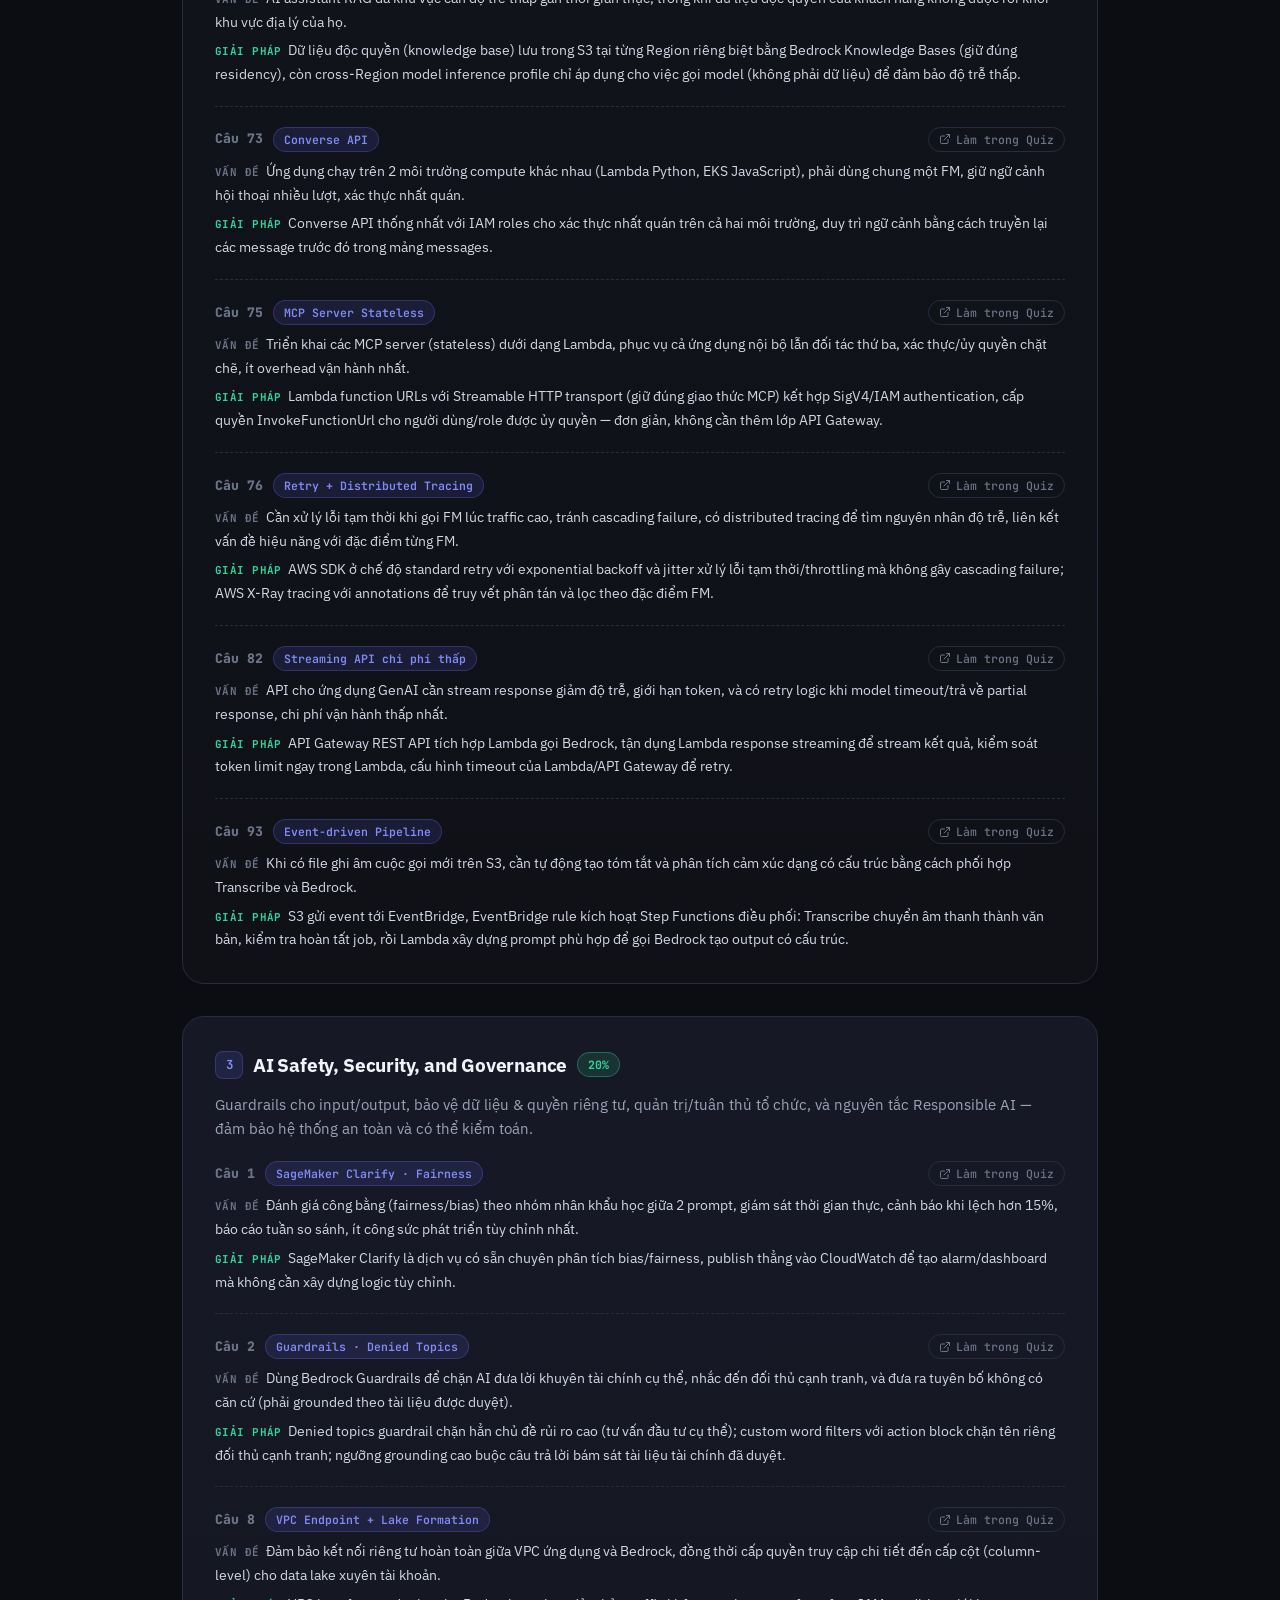
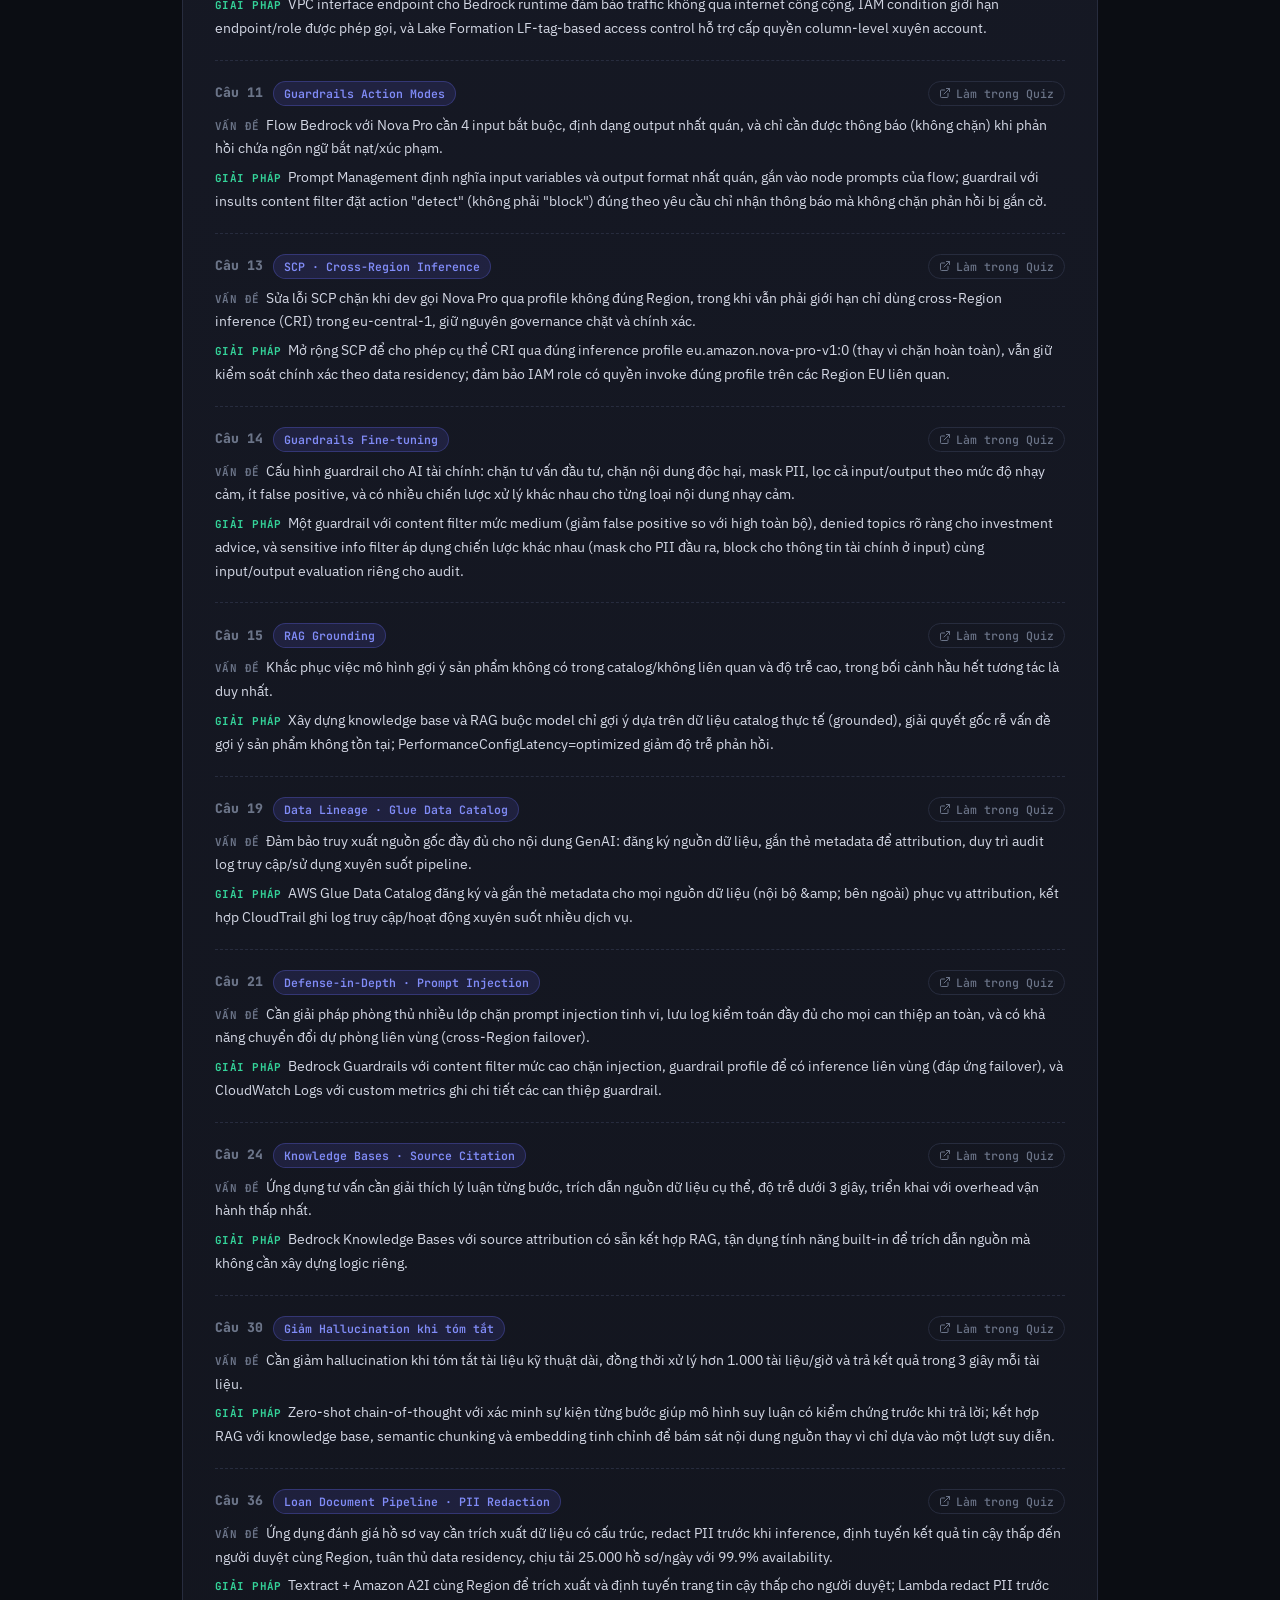
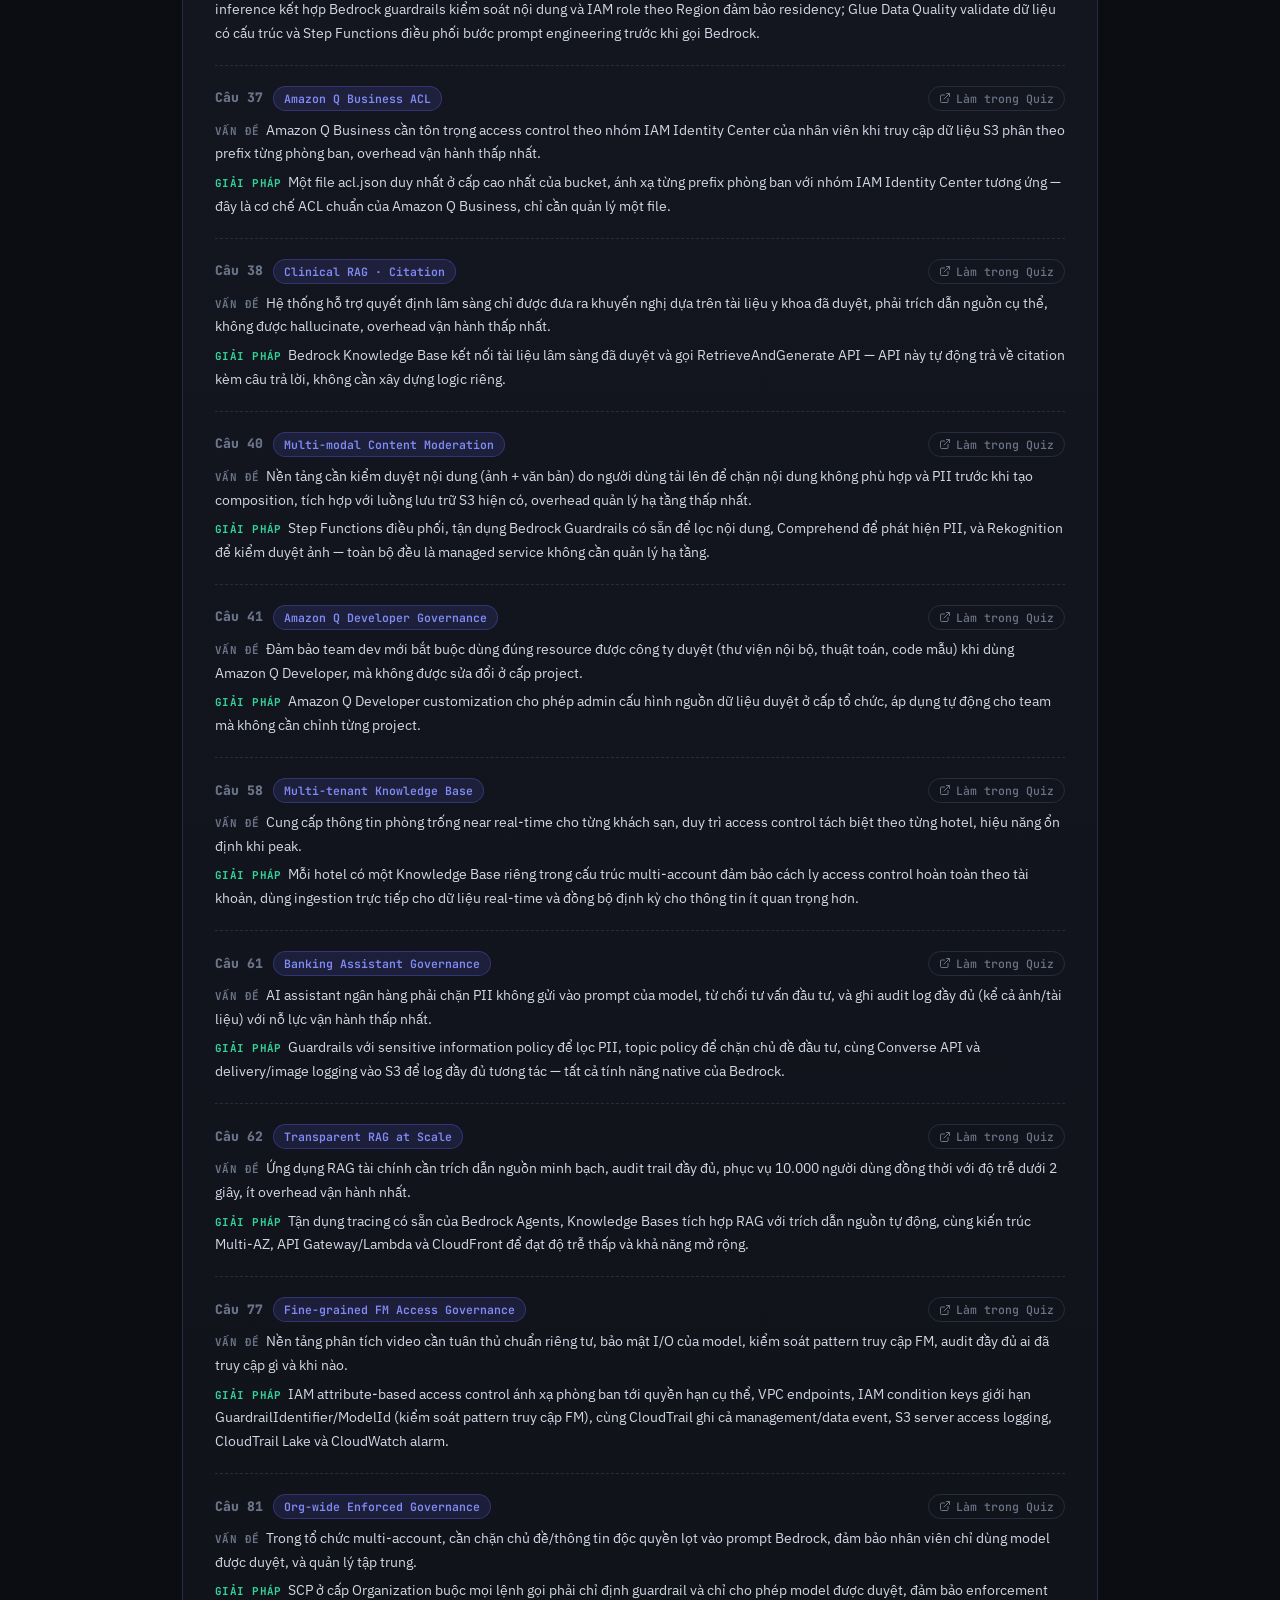
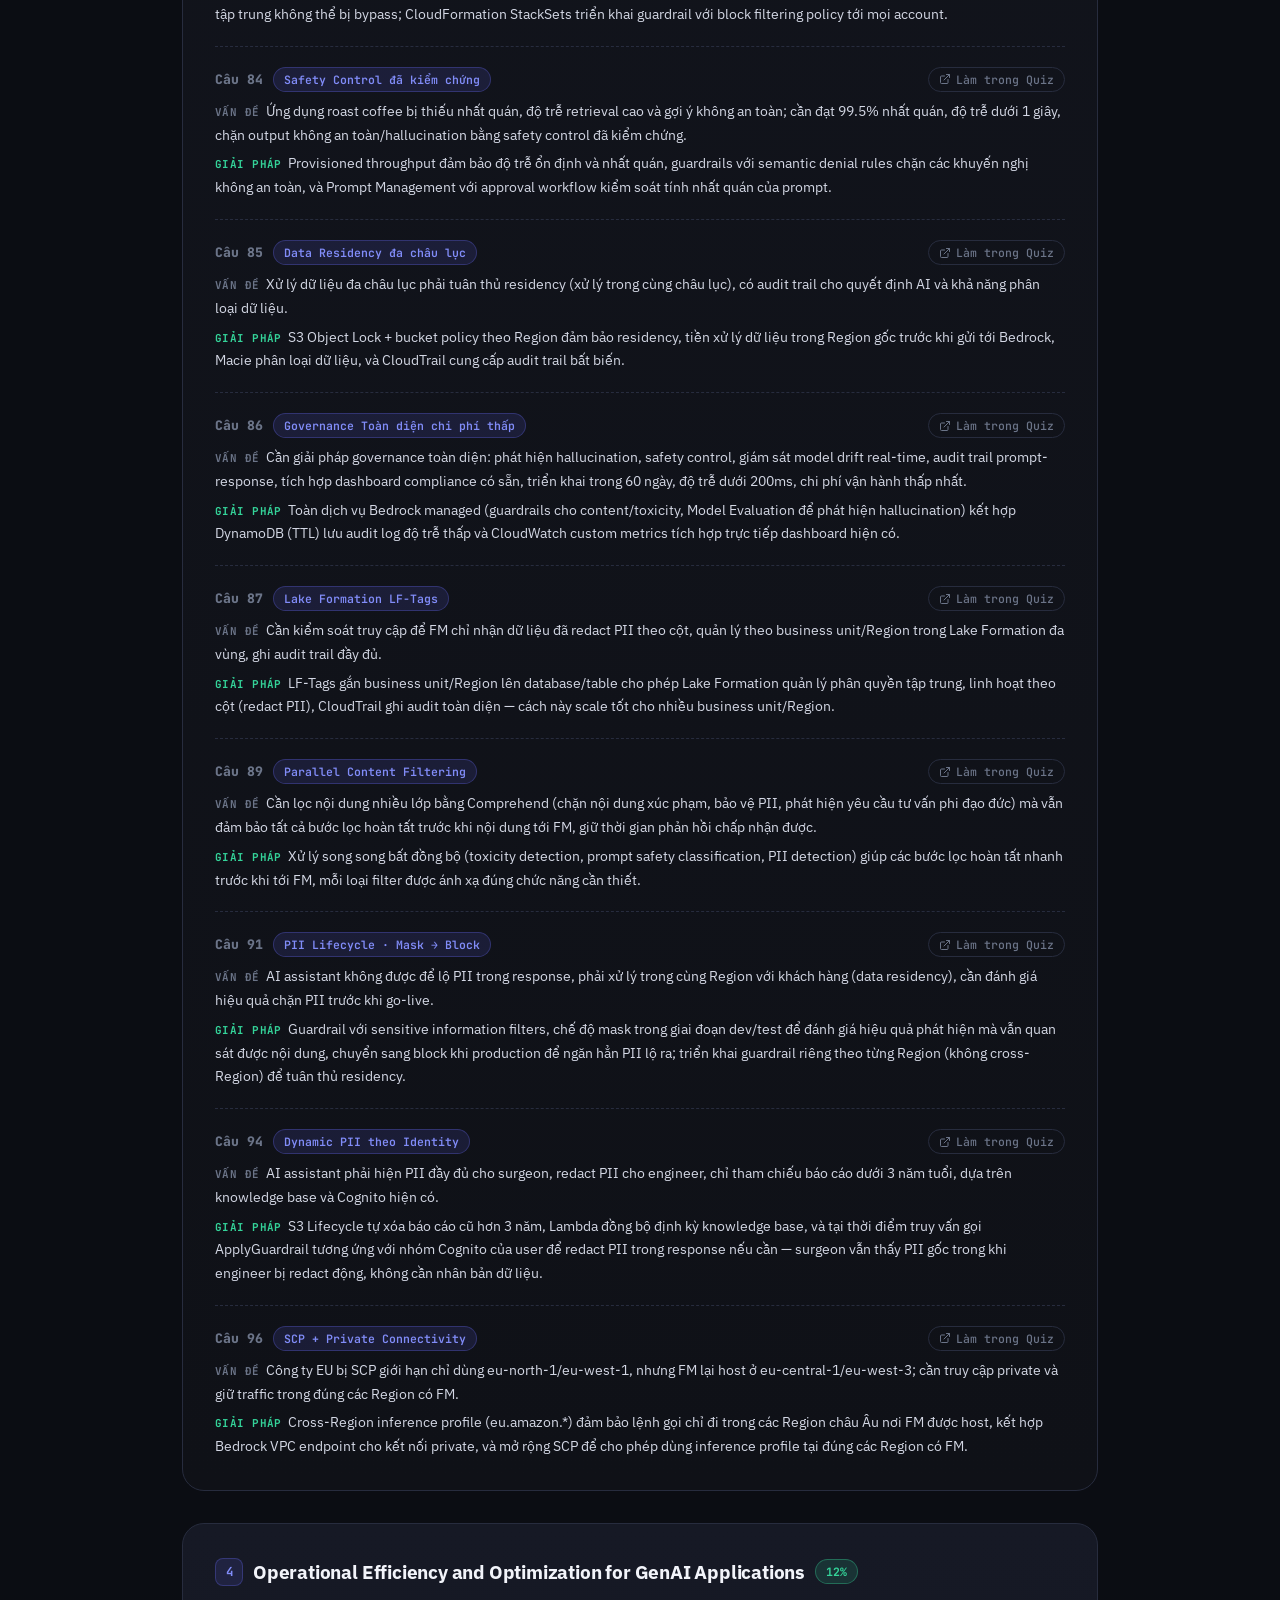
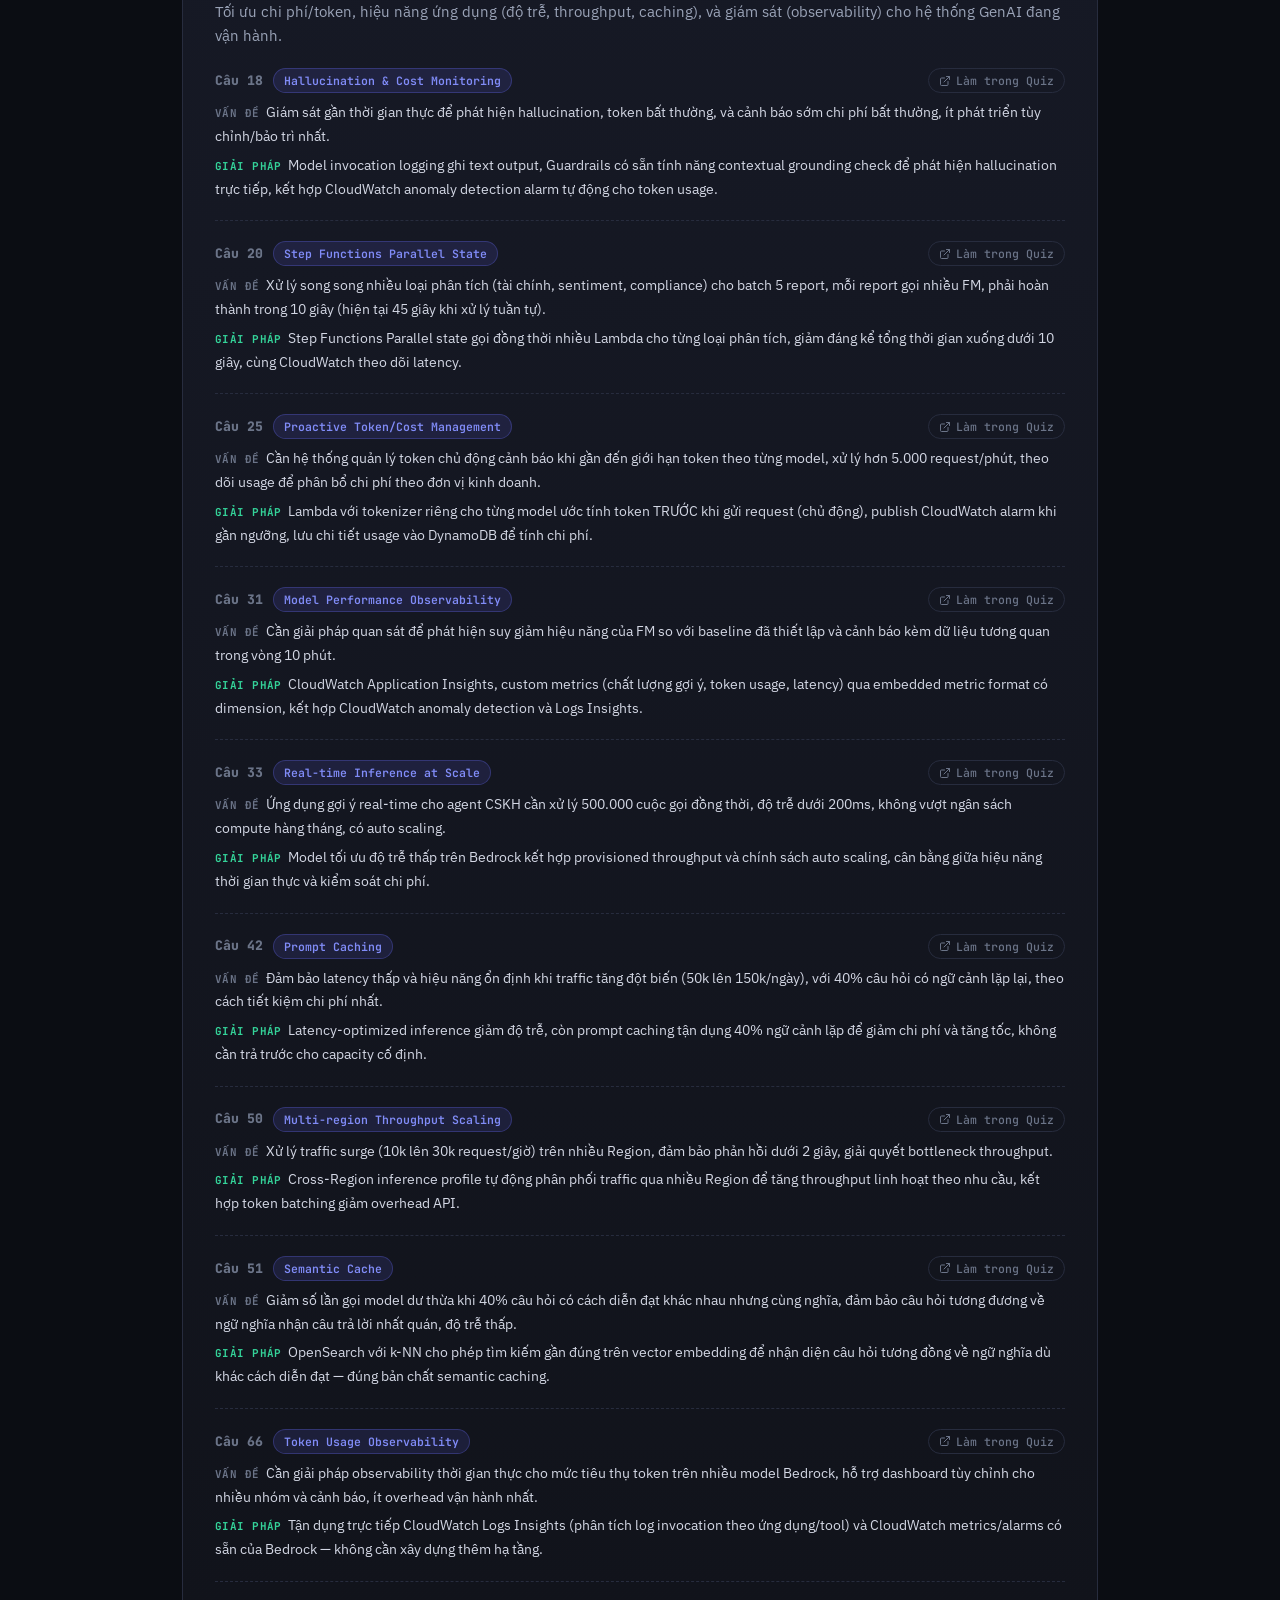
==== commit 088e2cd0: "Add fullscreen image gallery page with zoom and pan Adds gallery.html to browse images in image/ wit" ====
--- a/aws_aip_c01_summary.html
+++ b/aws_aip_c01_summary.html
@@ -230,6 +230,7 @@
     <symbol id="i-arrow-up" viewBox="0 0 24 24"><path d="M12 19V5M5 12l7-7 7 7"/></symbol>
     <symbol id="i-gap" viewBox="0 0 24 24"><path d="M9 3v18M15 3v18"/><path d="M3 9h4M17 9h4M3 15h4M17 15h4"/></symbol>
     <symbol id="i-grid" viewBox="0 0 24 24"><rect x="3" y="3" width="7" height="7" rx="1.5"/><rect x="14" y="3" width="7" height="7" rx="1.5"/><rect x="3" y="14" width="7" height="7" rx="1.5"/><rect x="14" y="14" width="7" height="7" rx="1.5"/></symbol>
+    <symbol id="i-image" viewBox="0 0 24 24"><rect x="3" y="3" width="18" height="18" rx="2"/><circle cx="8.5" cy="8.5" r="1.5"/><path d="M21 15l-5-5L5 21"/></symbol>
   </defs>
 </svg>
 
